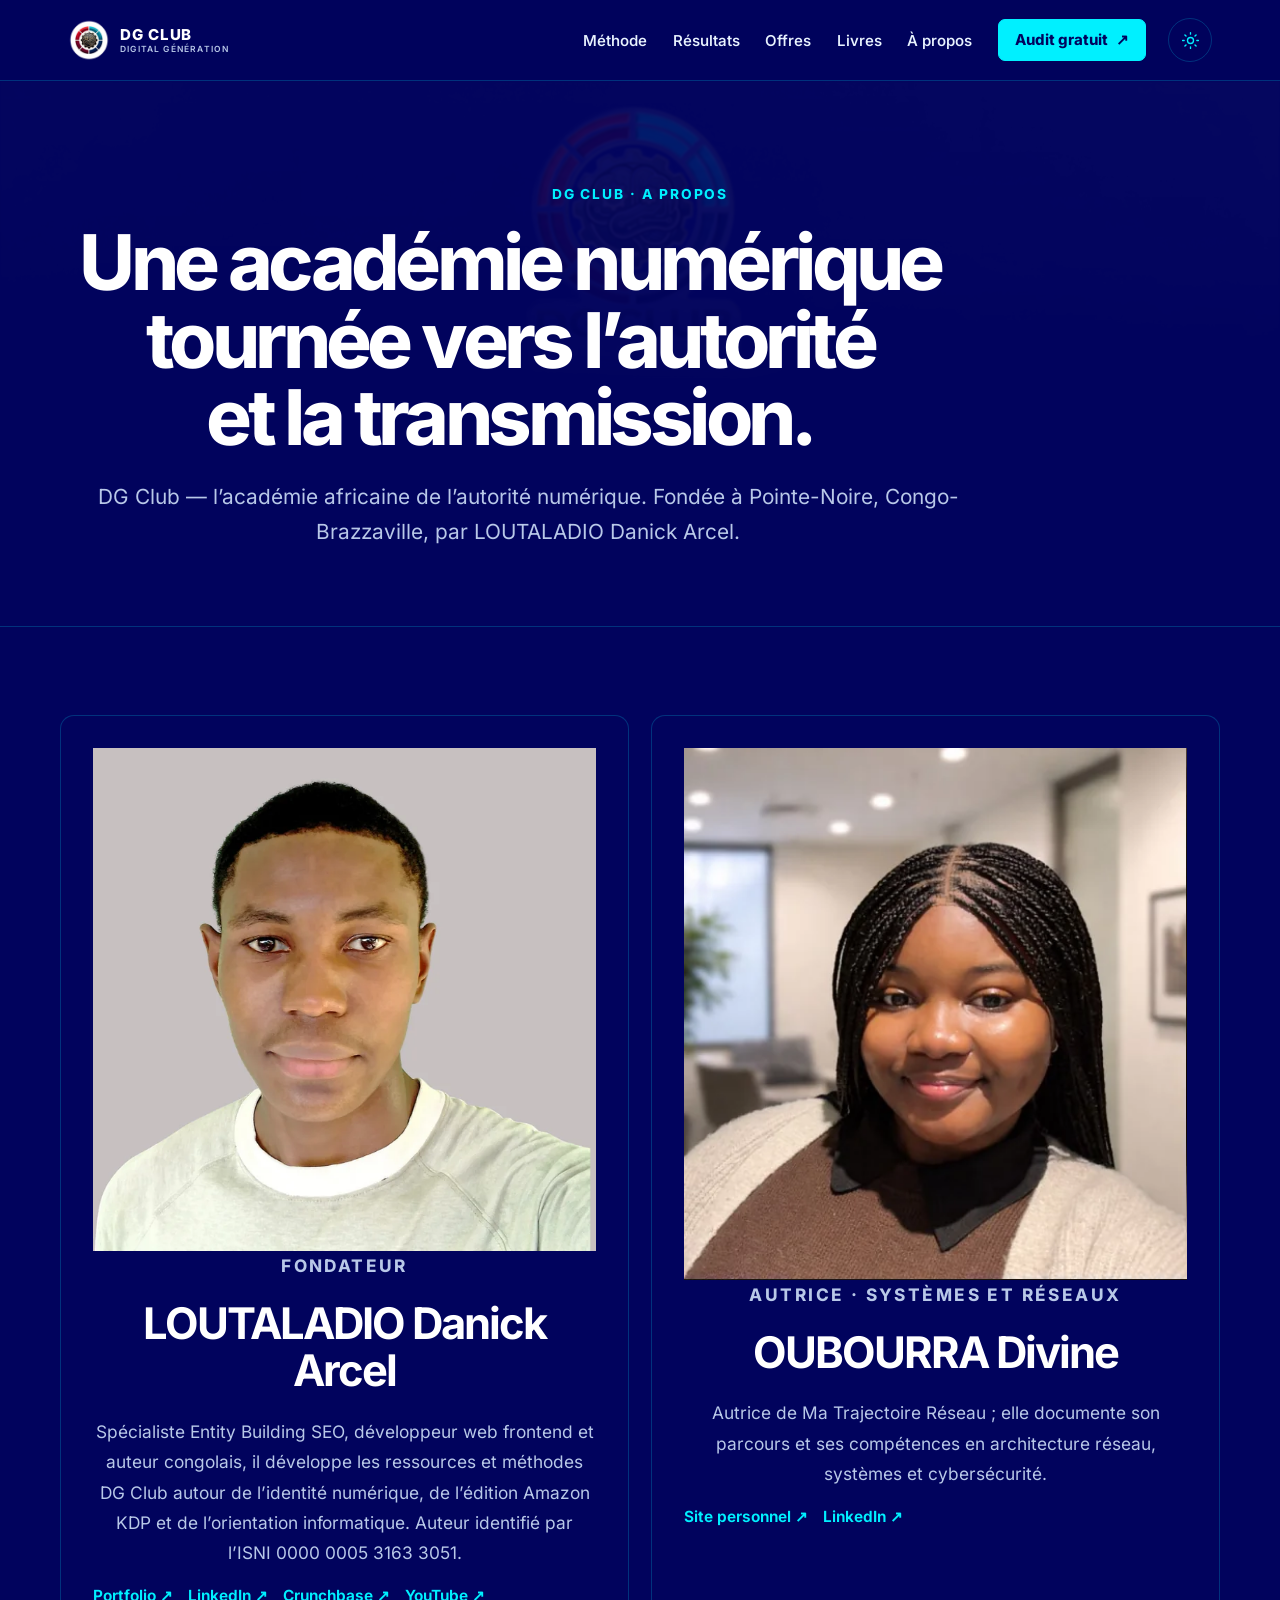
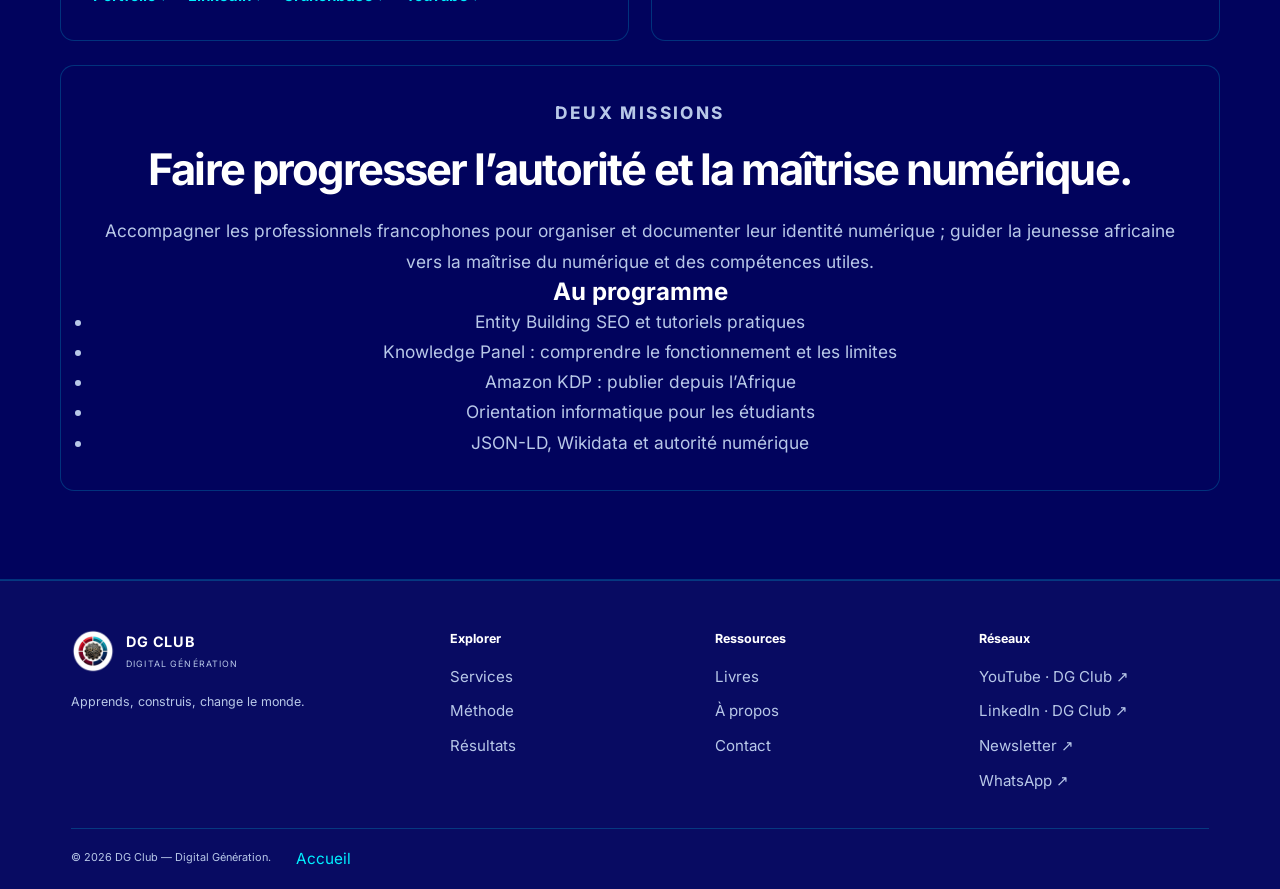
==== a-propos/index.html @ da2698c3 "Terminer le site vitrine DG Club" ====
<!doctype html>
<html lang="fr" data-theme="dark">
<head>
  <meta charset="utf-8"><meta name="viewport" content="width=device-width,initial-scale=1"><meta name="theme-color" content="#01035D">
  <script>try{const t=localStorage.getItem('dgclub-theme');if(t==='dark'||t==='light')document.documentElement.dataset.theme=t}catch{}</script>
  <title>À propos de DG Club | Académie numérique</title><meta name="description" content="Découvrez la mission de DG Club, fondée à Pointe-Noire par LOUTALADIO Danick Arcel, et son équipe de créateurs et professionnels du numérique."><link rel="canonical" href="https://dgclubofficiel.vercel.app/a-propos/">
  <meta property="og:type" content="website"><meta property="og:locale" content="fr_FR"><meta property="og:url" content="https://dgclubofficiel.vercel.app/a-propos/"><meta property="og:title" content="À propos de DG Club | Académie numérique"><meta property="og:description" content="Découvrez la mission de DG Club, fondée à Pointe-Noire par LOUTALADIO Danick Arcel, et son équipe de créateurs et professionnels du numérique."><meta property="og:image" content="https://dgclubofficiel.vercel.app/assets/Logo_DG_Club_Premium.png"><meta property="og:image:alt" content="Logo DG Club — Digital Génération">
  <meta name="twitter:card" content="summary_large_image"><meta name="twitter:title" content="À propos de DG Club | Académie numérique"><meta name="twitter:description" content="Découvrez la mission de DG Club, fondée à Pointe-Noire par LOUTALADIO Danick Arcel, et son équipe de créateurs et professionnels du numérique."><meta name="twitter:image" content="https://dgclubofficiel.vercel.app/assets/Logo_DG_Club_Premium.png">
  <link rel="icon" type="image/png" href="../assets/optimized/logo-favicon-64.png"><link rel="preload" href="../assets/fonts/inter-latin.woff2" as="font" type="font/woff2" crossorigin>
  <link rel="stylesheet" href="../style.css"><link rel="stylesheet" href="../hero.css"><link rel="stylesheet" href="../homepage-sections.css"><link rel="stylesheet" href="../identity-polish.css">
  <script type="application/ld+json">{"@context":"https://schema.org","@graph":[{"@type":"Organization","@id":"https://dgclubofficiel.vercel.app/#organization","name":"DG Club","alternateName":["Club DG","Club Génération Digitale","Digital Génération Club"],"url":"https://dgclubofficiel.vercel.app/","logo":"https://dgclubofficiel.vercel.app/assets/Logo_DG_Club_Premium.png","sameAs":["https://www.youtube.com/@DGClubOfficiel","https://www.linkedin.com/company/dg-club/","https://www.facebook.com/profile.php?id=61580465067147&sk=directory_links","https://www.crunchbase.com/organization/dg-club-a2c3"],"foundingLocation":{"@type":"Place","name":"Pointe-Noire, Congo-Brazzaville","address":{"@type":"PostalAddress","addressLocality":"Pointe-Noire","addressCountry":"CG"}},"areaServed":["France","Canada","Europe francophone","Afrique francophone"],"knowsAbout":["Entity Building SEO","identité numérique","orientation informatique","Amazon KDP"],"founder":{"@id":"https://dgclubofficiel.vercel.app/#danick-loutaladio"},"member":{"@id":"https://dgclubofficiel.vercel.app/#divine-oubourra"},"description":"DG Club est une académie numérique indépendante fondée à Pointe-Noire, au Congo-Brazzaville. Elle accompagne les professionnels francophones en Entity Building SEO et en autorité numérique, et guide la jeunesse africaine vers la maîtrise du numérique."},{"@type":"WebSite","@id":"https://dgclubofficiel.vercel.app/#website","url":"https://dgclubofficiel.vercel.app/","name":"DG Club","inLanguage":"fr-FR","publisher":{"@id":"https://dgclubofficiel.vercel.app/#organization"}},{"@type":"WebPage","@id":"https://dgclubofficiel.vercel.app/a-propos/#webpage","url":"https://dgclubofficiel.vercel.app/a-propos/","name":"À propos de DG Club | Académie numérique","description":"Découvrez la mission de DG Club, fondée à Pointe-Noire par LOUTALADIO Danick Arcel, et son équipe de créateurs et professionnels du numérique.","inLanguage":"fr-FR","isPartOf":{"@id":"https://dgclubofficiel.vercel.app/#website"},"about":{"@id":"https://dgclubofficiel.vercel.app/#organization"}},{"@type":"Person","@id":"https://dgclubofficiel.vercel.app/#danick-loutaladio","name":"LOUTALADIO Danick Arcel","url":"https://loutaladiodanickarcel.vercel.app/","sameAs":["https://loutaladiodanickarcel.vercel.app/","https://www.linkedin.com/in/danick-arcel-loutaladio-3589ba394","https://www.youtube.com/@LOUTALADIODanickArcel-j6r","https://github.com/Loutaladio","https://about.me/danickarcelloutaladio","https://www.instagram.com/arcel.372/","https://x.com/ArcelDanic36328","https://www.pinterest.com/arcel372/","https://www.facebook.com/profile.php?id=61575056546876&mibextid=ZbWKwL","https://filmfreeway.com/DanickArcelLOUTALADIO","https://www.crunchbase.com/person/danick-arcel-loutaladio","https://play.google.com/store/books/details/LOUTALADIO_Danick_Arcel_Guide_Ultime_d_Orientation?id=-NegEQAAQBAJ","https://fr.scribd.com/document/919687037/Guide-Ultime-D-orientation-Et-de-Reussite-en-Genie-Informatique-Au-Congo-Brazzaville","https://www.lulu.com/spotlight/httpsaboutmedanickarcelloutaladio","https://www.linkedin.com/newsletters/le-d%C3%A9brief-tech-de-danickos-7428729441029292032"],"identifier":{"@type":"PropertyValue","propertyID":"ISNI","value":"0000 0005 3163 3051"},"jobTitle":"Spécialiste Entity Building SEO, développeur web frontend, auteur et fondateur de DG Club","description":"LOUTALADIO Danick Arcel est spécialiste en Entity Building SEO, développeur web frontend et auteur congolais. Il a fondé DG Club et développe des ressources sur l’identité numérique, la publication numérique et l’orientation informatique.","worksFor":{"@id":"https://dgclubofficiel.vercel.app/#organization"},"knowsAbout":["Entity Building SEO","référencement naturel","développement web frontend","HTML","CSS","JavaScript","SQL","Amazon KDP","orientation informatique","karaté Kyokushin-Kai"]},{"@type":"Person","@id":"https://dgclubofficiel.vercel.app/#divine-oubourra","name":"OUBOURRA Divine","url":"https://oubourragrealafeedivine.netlify.app/","sameAs":["https://oubourragrealafeedivine.netlify.app/","https://fr.linkedin.com/in/divine-oubourra-2006j","https://fr.pinterest.com/oubourradivine/"],"worksFor":{"@id":"https://dgclubofficiel.vercel.app/#organization"}}]}</script>
</head>
<body><a class="skip-link" href="#main-content">Aller au contenu principal</a><header><nav class="site-nav" aria-label="Navigation principale"><a class="site-brand" href="/"><img src="../assets/optimized/logo-mark-96.webp" alt="" width="42" height="42"><span><strong>DG CLUB</strong><small>Digital Génération</small></span></a><button class="theme-toggle" type="button" aria-label="Passer au thème clair" title="Passer au thème clair"><svg class="theme-icon theme-icon--sun" viewBox="0 0 24 24" aria-hidden="true"><circle cx="12" cy="12" r="3.8"></circle><path d="M12 2v2m0 16v2M4.93 4.93l1.42 1.42m11.3 11.3 1.42 1.42M2 12h2m16 0h2M4.93 19.07l1.42-1.42m11.3-11.3 1.42-1.42"></path></svg><svg class="theme-icon theme-icon--moon" viewBox="0 0 24 24" aria-hidden="true"><path d="M20.2 15.1A8.6 8.6 0 0 1 8.9 3.8 8.7 8.7 0 1 0 20.2 15.1Z"></path></svg></button><button class="menu-toggle" type="button" aria-label="Ouvrir le menu" aria-expanded="false" aria-controls="site-menu"><span></span><span></span></button><ul class="site-links" id="site-menu"><li><a href="/methode/">Méthode</a></li><li><a href="/resultats/">Résultats</a></li><li><a href="/services/">Offres</a></li><li><a href="/livre/">Livres</a></li><li><a href="/a-propos/">À propos</a></li><li><a class="nav-cta" href="/contact/">Audit gratuit <span aria-hidden="true">↗</span></a></li></ul></nav></header><main id="main-content"><section class="page-hero"><div class="page-hero__inner"><p class="page-kicker">DG CLUB · A PROPOS</p><h1>Une académie numérique tournée vers l’autorité et la transmission.</h1><p class="page-hero__intro">DG Club — l’académie africaine de l’autorité numérique. Fondée à Pointe-Noire, Congo-Brazzaville, par LOUTALADIO Danick Arcel.</p></div></section><section class="page-section"><div class="page-section__inner"><div class="page-grid"><article class="page-card"><img src="../assets/optimized/founder-danick.webp" alt="Portrait de LOUTALADIO Danick Arcel" width="720" height="720" loading="lazy"><p class="page-kicker">FONDATEUR</p><h2>LOUTALADIO Danick Arcel</h2><p>Spécialiste Entity Building SEO, développeur web frontend et auteur congolais, il développe les ressources et méthodes DG Club autour de l’identité numérique, de l’édition Amazon KDP et de l’orientation informatique. Auteur identifié par l’ISNI 0000 0005 3163 3051.</p><div class="profile-links"><a href="https://loutaladiodanickarcel.vercel.app/" target="_blank" rel="noopener noreferrer">Portfolio ↗</a><a href="https://www.linkedin.com/in/danick-arcel-loutaladio-3589ba394" target="_blank" rel="noopener noreferrer">LinkedIn ↗</a><a href="https://www.crunchbase.com/person/danick-arcel-loutaladio" target="_blank" rel="noopener noreferrer">Crunchbase ↗</a><a href="https://www.youtube.com/@LOUTALADIODanickArcel-j6r" target="_blank" rel="noopener noreferrer">YouTube ↗</a></div></article><article class="page-card"><img src="../assets/optimized/founder-divine.webp" alt="Portrait d’OUBOURRA Divine" width="485" height="513" loading="lazy"><p class="page-kicker">AUTRICE · SYSTÈMES ET RÉSEAUX</p><h2>OUBOURRA Divine</h2><p>Autrice de Ma Trajectoire Réseau ; elle documente son parcours et ses compétences en architecture réseau, systèmes et cybersécurité.</p><div class="profile-links"><a href="https://oubourragrealafeedivine.netlify.app/" target="_blank" rel="noopener noreferrer">Site personnel ↗</a><a href="https://fr.linkedin.com/in/divine-oubourra-2006j" target="_blank" rel="noopener noreferrer">LinkedIn ↗</a></div></article></div><article class="page-card" style="margin-top:24px"><p class="page-kicker">DEUX MISSIONS</p><h2>Faire progresser l’autorité et la maîtrise numérique.</h2><p>Accompagner les professionnels francophones pour organiser et documenter leur identité numérique ; guider la jeunesse africaine vers la maîtrise du numérique et des compétences utiles.</p><h3>Au programme</h3><ul><li>Entity Building SEO et tutoriels pratiques</li><li>Knowledge Panel : comprendre le fonctionnement et les limites</li><li>Amazon KDP : publier depuis l’Afrique</li><li>Orientation informatique pour les étudiants</li><li>JSON-LD, Wikidata et autorité numérique</li></ul></article></div></section></main><footer class="site-footer"><div class="home-container footer-grid"><div class="footer-brand"><a href="/"><img src="../assets/optimized/logo-mark-96.webp" alt="" width="44" height="44"><span><strong>DG CLUB</strong><small>DIGITAL GÉNÉRATION</small></span></a><p>Apprends, construis, change le monde.</p></div><div class="footer-column"><h2>Explorer</h2><a href="/services/">Services</a><a href="/methode/">Méthode</a><a href="/resultats/">Résultats</a></div><div class="footer-column"><h2>Ressources</h2><a href="/livre/">Livres</a><a href="/a-propos/">À propos</a><a href="/contact/">Contact</a></div><div class="footer-column"><h2>Réseaux</h2><a href="https://www.youtube.com/@DGClubOfficiel" target="_blank" rel="noopener noreferrer">YouTube · DG Club ↗</a><a href="https://www.linkedin.com/company/dg-club/" target="_blank" rel="noopener noreferrer">LinkedIn · DG Club ↗</a><a href="https://www.linkedin.com/newsletters/le-d%C3%A9brief-tech-de-danickos-7428729441029292032" target="_blank" rel="noopener noreferrer">Newsletter ↗</a><a href="https://wa.me/24264742678" target="_blank" rel="noopener noreferrer">WhatsApp ↗</a></div></div><div class="home-container footer-bottom"><p>© 2026 DG Club — Digital Génération.</p><a href="/">Accueil</a></div></footer><script src="../site-config.js" defer></script><script src="../assets/gsap.min.js" defer></script><script src="../hero-motion.js" defer></script></body></html>
---- style.css ----
/* Palette Pomelli officielle DG Club — thème nuit par défaut. */
:root {
    color-scheme: dark;
    --brand-navy: #01035D;
    --brand-cyan: #00F0FF;
    --brand-red: #E60101;
    --brand-white: #FFFFFF;
    --primary-color: var(--brand-cyan);
    --secondary-color: var(--brand-red);
    --accent-color: var(--brand-cyan);
    --background-color: var(--brand-navy);
    --surface-color: #080B62;
    --surface-raised: #10146C;
    --border-color: rgba(0, 240, 255, .20);
    --text-color: var(--brand-white);
    --text-light-color: #E8F3FF;
    --text-dark-color: #B8C8E8;
    --link-color: var(--brand-cyan);
}

:root[data-theme="light"] {
    color-scheme: light;
    --primary-color: var(--brand-navy);
    --secondary-color: var(--brand-red);
    --accent-color: var(--brand-navy);
    --background-color: var(--brand-white);
    --surface-color: #F4F6FD;
    --surface-raised: var(--brand-white);
    --border-color: rgba(1, 3, 93, .16);
    --text-color: var(--brand-navy);
    --text-light-color: #17224F;
    --text-dark-color: #354166;
    --link-color: var(--brand-navy);
}

/* Réinitialisation CSS */
* {
    margin: 0;
    padding: 0;
    box-sizing: border-box;
}

html {
    scroll-behavior: smooth;
}

body {
    font-family: 'Inter', 'SF Pro Display', -apple-system, BlinkMacSystemFont, 'Segoe UI', Roboto, Oxygen, Ubuntu, Cantarell, 'Open Sans', 'Helvetica Neue', sans-serif;
    background-color: var(--background-color);
    color: var(--text-color);
    line-height: 1.6;
    -webkit-font-smoothing: antialiased;
    -moz-osx-font-smoothing: grayscale;
}

/* Typographie */
h1, h2, h3, h4, h5, h6 {
    font-family: 'Inter', 'SF Pro Display', -apple-system, BlinkMacSystemFont, 'Segoe UI', Roboto, Oxygen, Ubuntu, Cantarell, 'Open Sans', 'Helvetica Neue', sans-serif;
    font-weight: 700;
    color: var(--text-color);
}

h1 {
    font-size: 3.5em;
    text-align: center;
    margin-bottom: 0.5em;
}

h2 {
    font-size: 2.5em;
    text-align: center;
    margin-bottom: 1em;
    color: var(--primary-color);
}

p {
    font-size: 1.1em;
    color: var(--text-light-color);
}

a {
    color: var(--primary-color);
    text-decoration: none;
    transition: color 0.3s ease;
}

a:hover {
    color: var(--accent-color);
}

/* Layout général */
.container {
    max-width: 1200px;
    margin: 0 auto;
    padding: 2em;
}

section {
    padding: 6em 2em;
    text-align: center;
    opacity: 1;
    transform: none;
}

section.is-visible {
    opacity: 1;
    transform: translateY(0);
}

/* Header et Navigation */
header {
    background-color: var(--surface-color);
    padding: 1em 2em;
    position: sticky;
    top: 0;
    z-index: 1000;
    box-shadow: 0 2px 10px rgba(0, 0, 0, 0.5);
}

nav {
    display: flex;
    justify-content: space-between;
    align-items: center;
    max-width: 1200px;
    margin: 0 auto;
}

.logo {
    display: flex;
    align-items: center;
    justify-content: center;
}

.logo img {
    height: 40px;
    margin-right: 10px;
}

.logo span {
    font-size: 1.8em;
    font-weight: 700;
    color: var(--text-color);
}

nav ul {
    list-style: none;
    display: flex;
}

nav ul li {
    margin-left: 2em;
}

nav ul li a {
    font-weight: 500;
    font-size: 1.1em;
    color: var(--text-light-color);
}

nav ul li a:hover {
    color: var(--primary-color);
}

a{
    color: var(--link-color);
}

/* Banderol */
.Banderol {
    position: absolute;
    top: 9em;
    right: 9em;
    background-color: black;
    border: 3px solid red;
    color: var(--text-color);
    padding: 0.5em 1em;
    border-radius: 50px;
    font-size: 0.9em;
    display: flex;
    align-items: center;
    justify-content: center;
    gap: 0.5em;
}

/* Hero Section */
#hero {
    background: linear-gradient(rgba(0, 0, 0, 0.7), rgba(0, 0, 0, 0.7)), url('assets/hero-bg.png') no-repeat center center/cover;
    min-height: 80vh;
    display: flex;
    flex-direction: column;
    justify-content: center;
    align-items: center;
    padding: 2em;
}

#hero h1 {
    font-size: 4em;
    margin-bottom: 0.2em;
    color: var(--accent-color);
    text-shadow: 0 0 10px rgba(255, 215, 0, 0.5);
}

#hero p {
    font-size: 1.5em;
    margin-bottom: 2em;
    max-width: 700px;
    font-weight: 400;
}

button {
    background-color: var(--primary-color);
    color: var(--text-color);
    border: none;
    padding: 0.8em 2em;
    font-size: 1.2em;
    border-radius: 50px;
    cursor: pointer;
    transition: background-color 0.3s ease, transform 0.2s ease;
}

button:hover {
    background-color: var(--accent-color);
    transform: translateY(-3px);
}

/* Sections générales */
#about, #tutoriels, #livres, #contact {
    background-color: var(--surface-color);
    margin: 2em auto;
    border-radius: 15px;
    max-width: 1000px;
    box-shadow: 0 5px 20px rgba(0, 0, 0, 0.3);
}

#about p {
    max-width: 800px;
    margin: 1em auto;
}

/* Grilles de contenu (Bento-like) */
.tutoriel-grid, .book-grid {
    display: grid;
    grid-template-columns: repeat(auto-fit, minmax(10px, 1fr));
    gap: 2em;
    padding: 2em;
}


.book-grid img{
   width: 60%;
}


.grid-item {
    background-color: var(--background-color);
    padding: 1.5em;
    border-radius: 10px;
    text-align: left;
    box-shadow: 0 2px 10px rgba(0, 0, 0, 0.2);
    transition: transform 0.3s ease, box-shadow 0.3s ease;
    display: flex;
    align-items: center;
    justify-content: center;
    flex-direction: column;
}



.grid-item:hover {
    transform: translateY(-5px);
    box-shadow: 0 5px 20px rgba(0, 0, 0, 0.4);
}

.grid-item img {
    max-width: 80%;
    height: auto;
    border-radius: 8px;
    margin-bottom: 1em;
}

.grid-item h3 {
    color: var(--primary-color);
    margin-bottom: 0.5em;
}

.grid-item p {
    font-size: 0.95em;
    color: var(--text-dark-color);
}

/* Formulaire de contact */
#contact form {
    display: flex;
    flex-direction: column;
    max-width: 600px;
    margin: 2em auto;
    gap: 1em;
}

#contact input, #contact textarea {
    padding: 1em;
    border: 1px solid var(--border-color);
    border-radius: 8px;
    background-color: var(--surface-color);
    color: var(--text-color);
    font-size: 1em;
}

#contact input::placeholder, #contact textarea::placeholder {
    color: var(--text-dark-color);
}

#contact button {
    align-self: center;
    width: 50%;
}

/* Footer */
footer {
    background-color: var(--surface-color);
    text-align: center;
    padding: 2em;
    color: var(--text-dark-color);
    font-size: 0.9em;
}

/* Responsive Design */
@media (max-width: 768px) {
    nav {
        flex-direction: column;
    }

    nav ul {
        margin-top: 1em;
        flex-wrap: wrap;
        justify-content: center;
    }

    nav ul li {
        margin: 0.5em 1em;
    }

    #hero h1 {
        font-size: 2.5em;
    }

    #hero p {
        font-size: 1.2em;
    }

    h2 {
        font-size: 2em;
    }

    .tutoriel-grid, .book-grid {
        grid-template-columns: 1fr;
    }
}
---- hero.css ----
/* DG Club · Hero v2 — palette officielle Pomelli, screenshots sources inchangés. */
@font-face {
  font-family: Inter;
  font-style: normal;
  font-weight: 100 900;
  font-display: swap;
  src: url("assets/fonts/inter-latin.woff2") format("woff2");
}

html { scroll-behavior: smooth; scroll-padding-top: 88px; }
body {
  background: var(--background-color);
  color: var(--text-color);
  font-family: Inter, -apple-system, BlinkMacSystemFont, "Segoe UI", sans-serif;
  transition: background-color .2s ease, color .2s ease;
}
body > header {
  position: sticky;
  inset-block-start: 0;
  z-index: 20;
  padding: 0;
  background: rgba(1, 3, 93, .92);
  border-block-end: 1px solid var(--border-color);
  box-shadow: none;
  -webkit-backdrop-filter: blur(12px);
  backdrop-filter: blur(12px);
}
:root[data-theme="light"] body > header { background: rgba(255, 255, 255, .94); }
.site-nav {
  position: relative;
  width: min(1280px, 100%);
  min-height: 76px;
  margin: 0 auto;
  padding: 0 28px;
  display: flex;
  flex-direction: row;
  justify-content: flex-start;
  align-items: center;
  gap: 22px;
}
.site-brand {
  order: 1;
  display: inline-flex;
  align-items: center;
  gap: 10px;
  flex: 0 0 auto;
  color: var(--text-color);
  text-decoration: none;
}
.site-brand img { width: 42px; height: 42px; object-fit: contain; }
.site-brand span { display: flex; flex-direction: column; gap: 3px; line-height: 1; }
.site-brand strong { font-size: .94rem; font-weight: 800; letter-spacing: .06em; }
.site-brand small { color: var(--text-dark-color); font-size: .53rem; font-weight: 600; letter-spacing: .14em; text-transform: uppercase; }
.site-links {
  order: 2;
  display: flex;
  align-items: center;
  gap: clamp(14px, 2vw, 27px);
  list-style: none;
  margin: 0 0 0 auto;
  padding: 0;
}
.site-links li { margin: 0; }
.site-links a {
  color: var(--text-light-color);
  font-size: .83rem;
  font-weight: 550;
  text-decoration: none;
  transition: color .18s ease, background-color .18s ease;
}
.site-links a:hover { color: var(--brand-cyan); }
:root[data-theme="light"] .site-links a:hover { color: var(--brand-red); }
.site-links .nav-cta {
  display: inline-flex;
  align-items: center;
  justify-content: center;
  gap: 8px;
  min-height: 42px;
  padding: 0 16px;
  border: 1px solid var(--brand-cyan);
  border-radius: 7px;
  background: var(--brand-cyan);
  color: var(--brand-navy);
  font-size: .81rem;
  font-weight: 750;
}
.site-links .nav-cta:hover { background: transparent; color: var(--brand-cyan); }
:root[data-theme="light"] .site-links .nav-cta { border-color: var(--brand-navy); background: var(--brand-navy); color: var(--brand-white); }
:root[data-theme="light"] .site-links .nav-cta:hover { background: transparent; color: var(--brand-navy); }
.theme-toggle {
  order: 3;
  display: grid;
  width: 42px;
  height: 42px;
  flex: 0 0 42px;
  place-items: center;
  padding: 0;
  border: 1px solid var(--border-color);
  border-radius: 50%;
  background: transparent;
  color: var(--brand-cyan);
  cursor: pointer;
  transition: background-color .18s ease, border-color .18s ease, color .18s ease;
}
.theme-toggle:hover { border-color: var(--brand-cyan); background: rgba(0, 240, 255, .09); }
:root[data-theme="light"] .theme-toggle { color: var(--brand-navy); }
.theme-icon { width: 19px; height: 19px; fill: none; stroke: currentColor; stroke-width: 1.7; stroke-linecap: round; stroke-linejoin: round; }
:root[data-theme="dark"] .theme-icon--moon,
:root[data-theme="light"] .theme-icon--sun { display: none; }
.menu-toggle { display: none; }

#hero.hero-section {
  position: relative;
  isolation: isolate;
  max-width: none;
  min-height: auto;
  margin: 0;
  padding: clamp(40px, 4.2vw, 46px) 28px clamp(60px, 6vw, 86px);
  display: block;
  overflow: hidden;
  text-align: left;
  opacity: 1;
  transform: none;
  background: var(--background-color);
}
#hero.hero-section::before,
#hero.hero-section::after {
  position: absolute;
  z-index: -1;
  content: "";
  pointer-events: none;
  border-radius: 50%;
}
#hero.hero-section::before {
  top: 0;
  left: 50%;
  right: auto;
  width: min(1280px, 100%);
  aspect-ratio: 4 / 1;
  transform: translateX(-50%);
  border-radius: 0;
  background: url("assets/brand/dgclub-banner-alpha.webp") center / 100% auto no-repeat;
  opacity: .18;
  filter: blur(1px);
  -webkit-mask-image: linear-gradient(to bottom, #000 0%, rgba(0,0,0,.72) 52%, transparent 100%);
  mask-image: linear-gradient(to bottom, #000 0%, rgba(0,0,0,.72) 52%, transparent 100%);
}
#hero.hero-section::after {
  display: none;
}
:root[data-theme="light"] #hero.hero-section::before { opacity: .10; filter: blur(1px); }
.hero-inner { position: relative; width: min(1280px, 100%); margin: 0 auto; }
.hero-intro {
  display: grid;
  grid-template-columns: minmax(0, 1.12fr) minmax(310px, .78fr);
  align-items: end;
  gap: clamp(34px, 6vw, 86px);
  margin-block-end: clamp(30px, 3.3vw, 42px);
}
.hero-copy { max-width: 800px; }
.hero-eyebrow {
  display: flex;
  align-items: center;
  gap: 10px;
  margin: 0 0 22px;
  color: var(--brand-cyan);
  font-size: .70rem;
  font-weight: 750;
  letter-spacing: .17em;
  text-transform: uppercase;
}
.hero-eyebrow::before { content: ""; width: 25px; height: 2px; background: var(--brand-red); }
:root[data-theme="light"] .hero-eyebrow { color: var(--brand-navy); }
#hero.hero-section .hero-copy h1 {
  max-width: 810px;
  margin: 0;
  color: var(--text-color);
  font-family: Inter, -apple-system, BlinkMacSystemFont, "Segoe UI", sans-serif;
  font-size: clamp(2.75rem, 5vw, 4.5rem);
  font-weight: 760;
  line-height: 1.03;
  letter-spacing: -.065em;
  text-align: left;
  text-wrap: balance;
  text-shadow: none;
}
#hero.hero-section .hero-copy h1 span { color: var(--brand-cyan); }
:root[data-theme="light"] #hero.hero-section .hero-copy h1 span { color: var(--brand-navy); }
.hero-conversion { max-width: 470px; justify-self: end; }
#hero.hero-section .hero-lede {
  margin: 0;
  color: var(--text-light-color);
  font-size: clamp(.98rem, 1.15vw, 1.08rem);
  font-weight: 430;
  line-height: 1.75;
}
.hero-actions { display: flex; align-items: center; flex-wrap: wrap; gap: 17px; margin-block-start: 23px; }
.hero-primary {
  min-height: 52px;
  display: inline-flex;
  align-items: center;
  justify-content: center;
  gap: 12px;
  padding: 0 20px;
  border: 1px solid var(--brand-cyan);
  border-radius: 7px;
  background: var(--brand-cyan);
  color: var(--brand-navy);
  font-size: .9rem;
  font-weight: 760;
  text-decoration: none;
  box-shadow: 0 8px 26px rgba(0, 240, 255, .12);
  transition: transform .18s ease, box-shadow .18s ease, background-color .18s ease;
}
.hero-primary:hover { transform: translateY(-2px); box-shadow: 0 11px 28px rgba(0, 240, 255, .20); color: var(--brand-navy); }
:root[data-theme="light"] .hero-primary { border-color: var(--brand-navy); background: var(--brand-navy); color: var(--brand-white); box-shadow: 0 8px 24px rgba(1, 3, 93, .14); }
:root[data-theme="light"] .hero-primary:hover { background: #080B62; color: var(--brand-white); }
.hero-primary .arrow { font-size: 1.1rem; line-height: 1; }
.hero-secondary { display: inline-flex; align-items: center; gap: 8px; min-height: 42px; padding: 0 2px; color: var(--text-light-color); font-size: .85rem; font-weight: 650; text-decoration: none; }
.hero-secondary:hover { color: var(--brand-cyan); }
:root[data-theme="light"] .hero-secondary:hover { color: var(--brand-red); }
#hero.hero-section .hero-note { display: flex; align-items: center; gap: 9px; margin: 15px 0 0; color: var(--text-dark-color); font-size: .77rem; line-height: 1.6; }
.note-dot { width: 7px; height: 7px; flex: 0 0 7px; border-radius: 50%; background: var(--brand-cyan); box-shadow: 0 0 11px rgba(0, 240, 255, .45); }
.proof-heading { display: flex; align-items: end; justify-content: space-between; gap: 28px; margin-block-end: 15px; }
.proof-overline { margin: 0 0 9px; color: var(--brand-cyan); font-size: .67rem; font-weight: 750; letter-spacing: .16em; }
:root[data-theme="light"] .proof-overline { color: var(--brand-navy); }
.proof-heading h2 { margin: 0; color: var(--text-color); font-size: clamp(1.34rem, 2.2vw, 1.72rem); font-weight: 720; letter-spacing: -.045em; line-height: 1.2; text-align: left; }
.proof-heading > p { max-width: 390px; margin: 0 0 2px; color: var(--text-dark-color); font-size: .82rem; line-height: 1.6; text-align: right; }
.proof-grid { display: grid; grid-template-columns: repeat(3, minmax(0, 1fr)); align-items: start; gap: 15px; }
.proof-card {
  min-width: 0;
  display: flex;
  flex-direction: column;
  margin: 0;
  padding: 11px;
  border: 1px solid var(--border-color);
  border-radius: 12px;
  background: var(--surface-color);
  box-shadow: 0 14px 42px rgba(0, 0, 25, .12);
  transition: border-color .2s ease, box-shadow .2s ease, background-color .2s ease;
}
.proof-card:hover { border-color: var(--brand-cyan); box-shadow: 0 17px 45px rgba(0, 240, 255, .10); }
:root[data-theme="light"] .proof-card { box-shadow: 0 12px 32px rgba(1, 3, 93, .07); }
:root[data-theme="light"] .proof-card:hover { box-shadow: 0 15px 38px rgba(1, 3, 93, .11); }
.proof-card-top { min-height: 25px; display: flex; align-items: center; justify-content: space-between; gap: 8px; margin-block-end: 9px; }
.proof-type { color: var(--brand-cyan); font-size: .62rem; font-weight: 760; letter-spacing: .12em; }
:root[data-theme="light"] .proof-type { color: var(--brand-navy); }
.proof-signal { color: var(--brand-red); font-size: .6rem; line-height: 1; }
.proof-image-link { display: block; width: 100%; border: 1px solid var(--border-color); line-height: 0; background: var(--brand-navy); }
.proof-image-link:focus-visible { outline: 3px solid var(--brand-cyan); outline-offset: 4px; }
:root[data-theme="light"] .proof-image-link:focus-visible { outline-color: var(--brand-navy); }
.proof-image-link img { display: block; width: 100%; height: auto; margin: 0; border: 0; border-radius: 0; object-fit: contain; filter: none; transform: none; }
.proof-card figcaption { display: flex; align-items: center; justify-content: space-between; gap: 12px; margin-block-start: 10px; padding: 3px; color: var(--text-dark-color); font-size: .74rem; line-height: 1.45; }
.proof-card figcaption > span:first-child { display: flex; flex-direction: column; gap: 4px; }
.proof-card figcaption strong { color: var(--text-color); font-size: .84rem; font-weight: 730; letter-spacing: -.015em; }
.proof-open { color: var(--brand-cyan); font-size: 1.1rem; }
:root[data-theme="light"] .proof-open { color: var(--brand-navy); }
.proof-footnote { max-width: 890px; margin: 11px 0 0; color: var(--text-dark-color); font-size: .72rem; line-height: 1.55; }
.skip-link { position: fixed; z-index: 100; inset: 8px auto auto 8px; transform: translateY(-150%); padding: 12px 16px; border-radius: 6px; background: var(--brand-cyan); color: var(--brand-navy); font-weight: 700; }
.skip-link:focus { transform: translateY(0); }

.hero-primary:focus-visible,
.hero-secondary:focus-visible,
.site-nav a:focus-visible,
.theme-toggle:focus-visible,
.menu-toggle:focus-visible { outline: 3px solid var(--brand-cyan); outline-offset: 4px; }
:root[data-theme="light"] .hero-primary:focus-visible,
:root[data-theme="light"] .hero-secondary:focus-visible,
:root[data-theme="light"] .site-nav a:focus-visible,
:root[data-theme="light"] .theme-toggle:focus-visible,
:root[data-theme="light"] .menu-toggle:focus-visible { outline-color: var(--brand-navy); }

@media (max-width: 1040px) {
  .site-nav { gap: 16px; padding-inline: 22px; }
  .site-links { gap: 15px; }
  .site-links a { font-size: .78rem; }
  .hero-intro { grid-template-columns: minmax(0, 1fr) minmax(280px, .82fr); gap: 35px; }
}
@media (max-width: 840px) {
  .site-nav { min-height: 68px; padding-inline: 20px; gap: 12px; flex-direction: row; justify-content: flex-start; }
  .theme-toggle { margin-inline-start: auto; }
  .menu-toggle {
    order: 4;
    width: 42px;
    height: 42px;
    display: grid;
    place-content: center;
    gap: 6px;
    padding: 0;
    border: 1px solid var(--border-color);
    border-radius: 8px;
    background: transparent;
    cursor: pointer;
  }
  .menu-toggle span { display: block; width: 18px; height: 1.5px; background: var(--text-color); transition: transform .18s ease; }
  .menu-toggle[aria-expanded="true"] span:first-child { transform: translateY(3.75px) rotate(45deg); }
  .menu-toggle[aria-expanded="true"] span:last-child { transform: translateY(-3.75px) rotate(-45deg); }
  .site-links {
    position: absolute;
    z-index: 30;
    inset: calc(100% + 1px) 0 auto;
    order: 5;
    display: none;
    align-items: stretch;
    gap: 0;
    margin: 0;
    padding: 9px 20px 18px;
    border-block-end: 1px solid var(--border-color);
    background: var(--background-color);
    box-shadow: 0 20px 24px rgba(0, 0, 25, .18);
  }
  .site-links.is-open { display: flex; flex-direction: column; }
  .site-links li a { display: block; padding: 14px 2px; border-block-end: 1px solid var(--border-color); font-size: .9rem; }
  .site-links li:last-child a { margin-block-start: 13px; padding: 13px 15px; border: 0; text-align: center; }
  #hero.hero-section { padding: 56px 22px 76px; }
  .hero-intro { grid-template-columns: 1fr; gap: 20px; margin-block-end: 45px; }
  .hero-conversion { max-width: 650px; justify-self: start; }
  .proof-heading > p { max-width: 320px; }
  .proof-grid { grid-template-columns: repeat(2, minmax(0, 1fr)); gap: 13px; }
  .proof-card:last-child { grid-column: 1 / -1; width: min(100%, 620px); justify-self: center; }
}
@media (max-width: 560px) {
  .site-nav { min-height: 64px; padding-inline: 16px; flex-direction: row; justify-content: flex-start; }
  .site-brand { gap: 8px; }
  .site-brand img { width: 38px; height: 38px; }
  .site-brand strong { font-size: .84rem; }
  .site-brand small { font-size: .47rem; }
  .theme-toggle, .menu-toggle { width: 40px; height: 40px; flex-basis: 40px; }
  #hero.hero-section { padding: 45px 16px 64px; }
  .hero-eyebrow { margin-block-end: 18px; font-size: .62rem; letter-spacing: .13em; }
  #hero.hero-section .hero-copy h1 { font-size: clamp(2.48rem, 11vw, 3.45rem); line-height: 1.04; letter-spacing: -.065em; }
  .hero-intro { gap: 17px; margin-block-end: 39px; }
  #hero.hero-section .hero-lede { font-size: .95rem; line-height: 1.68; }
  .hero-actions { align-items: stretch; flex-direction: column; gap: 9px; margin-block-start: 19px; }
  .hero-primary { width: 100%; min-height: 51px; }
  .hero-secondary { justify-content: center; }
  #hero.hero-section .hero-note { margin-block-start: 11px; font-size: .71rem; }
  .proof-heading { display: block; margin-block-end: 16px; }
  .proof-heading h2 { font-size: 1.42rem; }
  .proof-heading > p { margin-block-start: 9px; font-size: .76rem; text-align: left; }
  .proof-grid { grid-template-columns: minmax(0, 1fr); gap: 12px; }
  .proof-card:last-child { grid-column: auto; width: 100%; }
  .proof-card { padding: 9px; }
  .proof-card figcaption { padding-block-start: 11px; }
  .proof-card figcaption strong { font-size: .81rem; }
  .proof-footnote { font-size: .69rem; }
}
@media (prefers-reduced-motion: reduce) {
  html { scroll-behavior: auto; }
  *, *::before, *::after { transition-duration: .01ms !important; animation-duration: .01ms !important; scroll-behavior: auto !important; }
}
---- homepage-sections.css ----
/* DG Club — sections homepage. Palette : navy, cyan, rouge et blanc du brand book. */
.home-section {
  width: 100%;
  max-width: none;
  margin: 0;
  padding: clamp(72px, 9vw, 124px) clamp(20px, 5.55vw, 80px);
  border: 0;
  border-radius: 0;
  background: var(--background-color);
  box-shadow: none;
  text-align: left;
  scroll-margin-top: 84px;
}
.home-section:nth-of-type(even) { background: var(--surface-color); }
.home-container { width: min(1160px, 100%); margin-inline: auto; }
.home-section p { max-width: none; margin-block: 0; font-size: inherit; line-height: inherit; }
.home-section h2, .home-section h3, .home-section h4 { text-align: left; }
.home-section img { display: block; max-width: 100%; height: auto; margin: 0; border-radius: 0; object-fit: cover; filter: none; }

.section-heading {
  display: grid;
  grid-template-columns: minmax(0, 1.12fr) minmax(240px, .68fr);
  align-items: end;
  gap: clamp(24px, 5vw, 72px);
  margin-block-end: clamp(30px, 4vw, 52px);
}
.section-kicker, .case-label {
  margin: 0 0 13px !important;
  color: var(--brand-cyan) !important;
  font-size: .68rem !important;
  font-weight: 760;
  letter-spacing: .15em;
  line-height: 1.45 !important;
  text-transform: uppercase;
}
:root[data-theme="light"] .section-kicker, :root[data-theme="light"] .case-label { color: var(--brand-navy) !important; }
.home-section .section-heading h2 {
  max-width: 760px;
  margin: 0;
  color: var(--text-color);
  font-size: clamp(2rem, 4.3vw, 3.3rem);
  font-weight: 730;
  letter-spacing: -.055em;
  line-height: 1.06;
  text-wrap: balance;
}
.home-section .section-intro {
  color: var(--text-dark-color);
  font-size: .98rem;
  line-height: 1.75;
}
.problem-grid { display: grid; grid-template-columns: repeat(8, minmax(0, 1fr)); gap: 14px; }
.problem-card, .method-card, .offer-card, .book-card, .evidence-card, .module-card, .team-card {
  min-width: 0;
  border: 1px solid var(--border-color);
  border-radius: 10px;
  background: var(--surface-color);
}
.problem-card { grid-column: span 3; min-height: 218px; padding: clamp(22px, 3vw, 34px); }
.problem-card--featured { grid-column: span 5; background: var(--surface-raised); }
.card-index, .method-number, .process-count { color: var(--brand-cyan); font-size: .68rem; font-weight: 780; letter-spacing: .12em; }
:root[data-theme="light"] .card-index, :root[data-theme="light"] .method-number, :root[data-theme="light"] .process-count { color: var(--brand-navy); }
.home-section .problem-card h3, .home-section .method-card h3, .home-section .evidence-card h3, .home-section .team-card h3 {
  margin: 22px 0 11px;
  color: var(--text-color);
  font-size: clamp(1.15rem, 2vw, 1.45rem);
  font-weight: 690;
  letter-spacing: -.035em;
  line-height: 1.25;
}
.home-section .problem-card p, .home-section .method-card p, .home-section .evidence-card p, .home-section .team-card p {
  color: var(--text-dark-color);
  font-size: .9rem;
  line-height: 1.72;
}
.section-bridge { display: flex; align-items: center; justify-content: space-between; gap: 20px; margin-block-start: 25px; padding-block-start: 21px; border-block-start: 1px solid var(--border-color); }
.section-bridge p { color: var(--text-dark-color); font-size: .88rem; }
.text-link { display: inline-flex; align-items: center; gap: 8px; color: var(--brand-cyan) !important; font-size: .86rem; font-weight: 700; line-height: 1.5; text-decoration: none; }
:root[data-theme="light"] .text-link { color: var(--brand-navy) !important; }
.text-link:hover { text-decoration: underline; text-underline-offset: 4px; }

.home-section--method { background: var(--surface-color) !important; }
.authority-formula { display: flex; align-items: center; justify-content: center; flex-wrap: wrap; gap: 14px; padding: 22px; border: 1px solid var(--border-color); border-radius: 9px; background: var(--background-color); }
.formula-term { color: var(--text-color); font-size: clamp(.9rem, 1.5vw, 1.1rem); font-weight: 680; }
.formula-operator { color: var(--brand-red); font-size: 1.4rem; font-weight: 800; }
.formula-note { margin: 12px 0 30px !important; color: var(--text-dark-color); font-size: .76rem !important; line-height: 1.6 !important; }
.method-grid { display: grid; grid-template-columns: repeat(3, minmax(0,1fr)); gap: 13px; }
.method-card { padding: 25px; background: var(--background-color); }
.home-section .method-card h3 { margin-block: 18px 9px; }
.honesty-note { margin-block-start: 22px !important; padding: 15px 18px; border-inline-start: 2px solid var(--brand-red); background: color-mix(in srgb, var(--surface-raised) 72%, transparent); color: var(--text-dark-color); font-size: .82rem !important; line-height: 1.65 !important; }

.case-feature { display: grid; grid-template-columns: minmax(0, .8fr) minmax(0, 1.2fr); gap: clamp(25px, 5vw, 64px); align-items: center; padding: clamp(20px, 3.3vw, 40px); border: 1px solid var(--border-color); border-radius: 12px; background: var(--surface-color); }
.home-section .case-copy h3 { margin: 0 0 10px; color: var(--text-color); font-size: clamp(1.5rem, 3vw, 2.2rem); font-weight: 720; letter-spacing: -.045em; line-height: 1.12; }
.home-section .case-role { margin-block-end: 20px; color: var(--text-dark-color); font-size: .84rem; }
.before-note { margin-block: 18px; padding: 16px; border-inline-start: 2px solid var(--brand-red); background: var(--background-color); }
.before-tag { display: block; margin-block-end: 7px; color: var(--brand-cyan); font-size: .64rem; font-weight: 780; letter-spacing: .1em; }
:root[data-theme="light"] .before-tag { color: var(--brand-navy); }
.home-section .before-note p { color: var(--text-dark-color); font-size: .83rem; line-height: 1.65; }
.case-metrics { display: grid; grid-template-columns: repeat(3, minmax(0,1fr)); gap: 10px; margin-block: 21px; }
.case-metrics > div { display: flex; flex-direction: column; gap: 3px; padding: 12px 10px; border: 1px solid var(--border-color); border-radius: 7px; }
.case-metrics strong { color: var(--brand-cyan); font-size: 1.42rem; line-height: 1; }
:root[data-theme="light"] .case-metrics strong { color: var(--brand-navy); }
.case-metrics span { color: var(--text-dark-color); font-size: .65rem; line-height: 1.35; }
.case-image { display: block; min-width: 0; width: 100%; overflow: hidden; border: 1px solid var(--border-color); border-radius: 7px; background: #111; line-height: 0; }
.case-image img { display: block; width: 100%; max-width: 100%; height: auto; }
.evidence-grid { display: grid; grid-template-columns: repeat(2, minmax(0,1fr)); gap: 13px; margin-block-start: 14px; }
.evidence-card { display: grid; grid-template-columns: minmax(0,1fr); padding: 23px; }
.home-section .evidence-card h3 { margin-block: 0 10px; }
.home-section .evidence-card p { margin-block-end: 15px; }
.case-disclaimer, .offer-disclaimer { margin-block-start: 16px !important; color: var(--text-dark-color); font-size: .75rem !important; line-height: 1.6 !important; }

.home-section--services { background: var(--surface-color) !important; }
.offer-grid { display: grid; grid-template-columns: repeat(3, minmax(0,1fr)); align-items: stretch; gap: 13px; }
.offer-card { display: flex; flex-direction: column; padding: clamp(20px, 2.4vw, 29px); background: var(--background-color); }
.offer-card--featured { border-color: var(--brand-cyan); box-shadow: 0 0 0 1px rgba(0,240,255,.08); }
:root[data-theme="light"] .offer-card--featured { border-color: var(--brand-navy); box-shadow: 0 0 0 1px rgba(1,3,93,.06); }
.offer-label { min-height: 28px; color: var(--brand-cyan) !important; font-size: .62rem !important; font-weight: 780; letter-spacing: .1em; line-height: 1.45 !important; }
:root[data-theme="light"] .offer-label { color: var(--brand-navy) !important; }
.home-section .offer-card h3 { min-height: 3.2em; margin: 15px 0 12px; color: var(--text-color); font-size: 1.2rem; font-weight: 710; letter-spacing: -.035em; line-height: 1.24; }
.home-section .offer-promise, .home-section .offer-book-note { color: var(--text-dark-color); font-size: .84rem; line-height: 1.65; }
.offer-price { display: flex; flex-direction: column; gap: 4px; margin-block: 19px; padding-block: 15px; border-block: 1px solid var(--border-color); }
.offer-price strong { color: var(--text-color); font-size: 2rem; font-weight: 760; letter-spacing: -.055em; line-height: 1; }
.offer-price span { color: var(--text-dark-color); font-size: .72rem; }
.offer-details { margin-block-end: 18px; border-block-end: 1px solid var(--border-color); }
.offer-details summary { padding-block: 12px; color: var(--text-light-color); font-size: .78rem; font-weight: 680; cursor: pointer; }
.offer-detail-body { padding: 2px 0 15px; }
.home-section .offer-detail-body p, .offer-detail-body li { color: var(--text-dark-color); font-size: .76rem; line-height: 1.65; }
.offer-detail-body .detail-title { margin-block: 12px 5px; color: var(--text-color); font-size: .75rem; font-weight: 700; }
.offer-detail-body ul { margin: 5px 0 9px; padding-inline-start: 18px; }
.offer-action { width: 100%; margin-block-start: auto; }
.offer-card--book { border-style: dashed; }
.offer-book-subtitle { color: var(--text-dark-color); font-size: .82rem !important; }
.book-teaser { display: flex; align-items: center; flex-wrap: wrap; gap: 7px; margin-block: 14px 0; color: var(--text-dark-color); font-size: .74rem; }
.teaser-index { color: var(--brand-cyan); font-size: 1.6rem; font-weight: 760; }
:root[data-theme="light"] .teaser-index { color: var(--brand-navy); }
.teaser-separator { color: var(--brand-red); }

.home-section--process { background: var(--background-color) !important; }
.process-list { display: grid; grid-template-columns: repeat(5, minmax(0,1fr)); gap: 10px; margin: 0; padding: 0; list-style: none; }
.process-list > li { min-width: 0; display: flex; flex-direction: column; gap: 18px; padding: 20px 17px; border: 1px solid var(--border-color); border-radius: 8px; background: var(--surface-color); }
.process-count { display: grid; width: 38px; height: 38px; place-items: center; border: 1px solid var(--border-color); border-radius: 50%; font-size: .75rem; }
.process-time { margin-block-end: 7px !important; color: var(--brand-cyan) !important; font-size: .59rem !important; font-weight: 760; letter-spacing: .08em; line-height: 1.45 !important; }
:root[data-theme="light"] .process-time { color: var(--brand-navy) !important; }
.home-section .process-list h3 { margin: 0 0 8px; color: var(--text-color); font-size: .98rem; font-weight: 700; letter-spacing: -.02em; line-height: 1.3; }
.home-section .process-list p:not(.process-time) { color: var(--text-dark-color); font-size: .75rem; line-height: 1.6; }

.home-section--resources { background: var(--surface-color) !important; }
.resource-heading { display: flex; align-items: end; justify-content: space-between; gap: 20px; margin-block-end: 22px; }
.home-section .resource-heading h3 { margin: 0; color: var(--text-color); font-size: clamp(1.35rem,2.3vw,1.8rem); letter-spacing: -.04em; }
.resource-heading > p { max-width: 370px !important; color: var(--text-dark-color); font-size: .8rem !important; line-height: 1.6 !important; }
.book-grid { display: grid; grid-template-columns: repeat(2,minmax(0,1fr)); gap: 13px; padding: 0; }
.book-card { display: grid; grid-template-columns: minmax(125px,.54fr) minmax(0,1fr); gap: clamp(16px,2.5vw,30px); align-items: center; padding: clamp(15px,2.5vw,25px); background: var(--background-color); }
.book-visual { display: grid; place-items: center; min-width: 0; min-height: 225px; padding: 14px; overflow: hidden; border: 1px solid var(--border-color); border-radius: 6px; background: radial-gradient(ellipse at 50% 15%,rgba(0,240,255,.11),transparent 65%),var(--surface-color); }
.book-visual img { width: min(100%,180px); max-height: 255px; object-fit: contain; filter: drop-shadow(0 13px 13px rgba(0,0,0,.28)); }
.home-section .book-author { margin: 0 0 9px !important; color: var(--brand-cyan); font-size: .61rem !important; font-weight: 760; letter-spacing: .08em; text-transform: uppercase; }
:root[data-theme="light"] .book-author { color: var(--brand-navy) !important; }
.home-section .book-copy h4 { margin: 0 0 10px; color: var(--text-color); font-size: 1.05rem; font-weight: 700; letter-spacing: -.025em; line-height: 1.3; }
.home-section .book-copy > p:not(.book-author) { color: var(--text-dark-color); font-size: .77rem; line-height: 1.6; }
.home-section .book-copy .book-id { margin-block: 11px !important; font-size: .67rem !important; }
.book-links { display: flex; flex-wrap: wrap; gap: 8px 14px; }
.book-links a { color: var(--brand-cyan); font-size: .72rem; font-weight: 680; }
:root[data-theme="light"] .book-links a { color: var(--brand-navy); }
#tutoriels.learning-panel { width: 100%; max-width: none; margin: 48px 0 0; padding: clamp(22px,4vw,42px); border: 1px solid var(--border-color); border-radius: 10px; background: var(--background-color); box-shadow: none; text-align: left; }
.learning-intro { max-width: 700px; }
.home-section .learning-intro h3 { margin: 0 0 11px; color: var(--text-color); font-size: clamp(1.5rem,3vw,2.2rem); letter-spacing: -.045em; line-height: 1.15; }
.home-section .learning-intro > p:not(.section-kicker) { margin-block-end: 17px; color: var(--text-dark-color); font-size: .86rem; line-height: 1.7; }
.button { min-height: 45px; display: inline-flex; align-items: center; justify-content: center; gap: 9px; padding: 0 16px; border: 1px solid transparent; border-radius: 6px; font: inherit; font-size: .8rem; font-weight: 730; line-height: 1.2; text-align: center; text-decoration: none; cursor: pointer; transition: transform .18s ease,background-color .18s ease,border-color .18s ease; }
.button:hover { transform: translateY(-1px); }
.button--primary { background: var(--brand-cyan); color: var(--brand-navy) !important; }
:root[data-theme="light"] .button--primary { background: var(--brand-navy); color: var(--brand-white) !important; }
.button--outline { border-color: var(--border-color); background: transparent; color: var(--text-color) !important; }
.module-grid { display: grid; grid-template-columns: repeat(4,minmax(0,1fr)); gap: 10px; margin-block-start: 28px; }
.module-card { padding: 17px; background: var(--surface-color); }
.module-card > span { color: var(--brand-cyan); font-size: .68rem; font-weight: 760; letter-spacing: .12em; }
:root[data-theme="light"] .module-card > span { color: var(--brand-navy); }
.home-section .module-card h4 { margin: 11px 0 7px; color: var(--text-color); font-size: .96rem; }
.home-section .module-card p { color: var(--text-dark-color); font-size: .72rem; line-height: 1.55; }

.home-section--team { background: var(--background-color) !important; }
.team-grid { display: grid; grid-template-columns: repeat(2,minmax(0,1fr)); gap: 14px; }
.team-card { display: grid; grid-template-columns: minmax(130px,.55fr) minmax(0,1fr); align-items: center; gap: clamp(17px,3vw,32px); padding: clamp(16px,2.5vw,26px); background: var(--surface-color); }
.home-section .team-card > img { display: block; width: 100%; max-width: 100%; height: auto; aspect-ratio: 1 / 1; object-fit: cover; object-position: center; border-radius: 6px; }
.home-section .team-card h3 { margin: 0 0 10px; }
.home-section .team-card .case-label { margin-block-end: 9px !important; font-size: .58rem !important; }
.home-section .team-card p:not(.case-label) { margin-block-end: 13px; font-size: .78rem; }
.mission-line { display: grid; grid-template-columns: 140px minmax(0,1fr); gap: 18px; align-items: start; margin-block-start: 18px; padding: 19px 22px; border-inline-start: 2px solid var(--brand-red); background: var(--surface-color); }
.mission-line > span { color: var(--brand-cyan); font-size: .65rem; font-weight: 780; letter-spacing: .12em; }
:root[data-theme="light"] .mission-line > span { color: var(--brand-navy); }
.mission-line p { color: var(--text-light-color); font-size: .92rem !important; font-weight: 620; }

.home-section--faq { background: var(--surface-color) !important; }
.faq-container { max-width: 940px; }
.faq-list { border-block-start: 1px solid var(--border-color); }
.faq-list details { border-block-end: 1px solid var(--border-color); }
.faq-list summary { position: relative; padding: 18px 38px 18px 0; color: var(--text-color); font-size: .94rem; font-weight: 680; line-height: 1.45; cursor: pointer; list-style: none; }
.faq-list summary::-webkit-details-marker { display: none; }
.faq-list summary::after { content: "+"; position: absolute; inset-inline-end: 3px; color: var(--brand-cyan); font-size: 1.25rem; font-weight: 400; }
:root[data-theme="light"] .faq-list summary::after { color: var(--brand-navy); }
.faq-list details[open] summary::after { content: "−"; }
.home-section .faq-list details > p { max-width: 780px; padding: 0 30px 19px 0; color: var(--text-dark-color); font-size: .84rem; line-height: 1.7; }

#contact.home-section { max-width: none; margin: 0; padding-block: clamp(76px,9vw,124px); background: var(--background-color); }
.contact-layout { display: grid; grid-template-columns: minmax(0,.85fr) minmax(320px,.75fr); align-items: start; gap: clamp(34px,8vw,108px); }
.home-section .contact-copy h2 { max-width: 600px; margin: 0 0 16px; color: var(--text-color); font-size: clamp(2.1rem,4.2vw,3.25rem); font-weight: 730; letter-spacing: -.055em; line-height: 1.05; }
.home-section .contact-copy .section-intro { color: var(--text-dark-color); font-size: .95rem; line-height: 1.7; }
.contact-points { display: grid; gap: 0; margin-block: 23px; border-block-start: 1px solid var(--border-color); }
.contact-points > p { display: grid; grid-template-columns: 135px minmax(0,1fr); gap: 12px; padding-block: 11px; border-block-end: 1px solid var(--border-color); }
.contact-points strong { color: var(--brand-cyan); font-size: .82rem; }
:root[data-theme="light"] .contact-points strong { color: var(--brand-navy); }
.contact-points span { color: var(--text-dark-color); font-size: .78rem; }
.contact-direct { display: flex; flex-wrap: wrap; gap: 10px 18px; }
.contact-direct a { color: var(--text-light-color); font-size: .8rem; font-weight: 660; }
#contact.home-section .contact-form { width: 100%; max-width: none; margin: 0; padding: clamp(20px,3vw,30px); display: flex; flex-direction: column; gap: 10px; border: 1px solid var(--border-color); border-radius: 10px; background: var(--surface-color); text-align: left; }
.form-heading { margin-block-end: 4px; }
.home-section .form-heading h3 { margin: 0; color: var(--text-color); font-size: 1.35rem; letter-spacing: -.03em; }
#contact.home-section .contact-form label, #contact.home-section .contact-form legend { color: var(--text-light-color); font-size: .75rem; font-weight: 640; line-height: 1.45; }
#contact.home-section .contact-form input:not([type="checkbox"]), #contact.home-section .contact-form textarea { display: block; width: 100%; min-height: 44px; margin-block-start: 5px; padding: 10px 12px; border: 1px solid var(--border-color); border-radius: 5px; background: var(--background-color); color: var(--text-color); font: inherit; font-size: .82rem; }
#contact.home-section .contact-form textarea { min-height: 100px; resize: vertical; }
#contact.home-section .contact-form :is(input,textarea):focus-visible { outline: 2px solid var(--brand-cyan); outline-offset: 2px; }
:root[data-theme="light"] #contact.home-section .contact-form :is(input,textarea):focus-visible { outline-color: var(--brand-navy); }
#contact.home-section .contact-form fieldset { margin: 3px 0; padding: 0; border: 0; }
#contact.home-section .contact-form legend { margin-block-end: 8px; }
.offer-choices { display: flex; flex-direction: column; gap: 7px; }
#contact.home-section .contact-form .offer-choices label, #contact.home-section .contact-form .consent-line { display: flex; align-items: flex-start; gap: 8px; color: var(--text-dark-color); font-size: .71rem; font-weight: 450; }
#contact.home-section .contact-form .offer-choices input, #contact.home-section .contact-form .consent-line input { width: 16px; height: 16px; flex: 0 0 16px; margin: 1px 0 0; accent-color: var(--brand-cyan); }
#contact.home-section .contact-form .consent-line { padding-block: 5px; }
#contact.home-section .contact-form .form-submit { width: 100%; align-self: stretch; }
.form-help, .form-status { color: var(--text-dark-color); font-size: .69rem !important; line-height: 1.55 !important; }
.form-status:empty { display: none; }
.form-submit:disabled { cursor: wait; opacity: .65; }

.site-footer { padding: 48px clamp(20px,5.55vw,80px) 18px; border-block-start: 1px solid var(--border-color); background: var(--surface-color); text-align: left; }
.footer-grid { display: grid; grid-template-columns: 1.5fr repeat(3,1fr); gap: 35px; padding-block-end: 34px; }
.footer-brand > a { display: inline-flex; align-items: center; gap: 11px; color: var(--text-color); text-decoration: none; }
.footer-brand > a img { width: 44px; height: 44px; object-fit: contain; }
.footer-brand > a span { display: flex; flex-direction: column; gap: 3px; }
.footer-brand > a strong { font-size: .9rem; letter-spacing: .06em; }
.footer-brand > a small { color: var(--text-dark-color); font-size: .55rem; letter-spacing: .13em; }
.home-section .footer-brand p, .footer-brand > p { margin-block: 12px !important; color: var(--text-dark-color); font-size: .78rem !important; }
.footer-youtube { color: var(--brand-cyan); font-size: .75rem; font-weight: 650; }
:root[data-theme="light"] .footer-youtube { color: var(--brand-navy); }
.footer-column { display: flex; flex-direction: column; align-items: flex-start; gap: 10px; }
.site-footer .footer-column h2 { margin: 0 0 5px; color: var(--text-color); font-size: .78rem; font-weight: 720; text-align: left; }
.footer-column a { color: var(--text-dark-color); font-size: .75rem; }
.footer-column a:hover { color: var(--brand-cyan); }
.footer-bottom { display: flex; align-items: center; flex-wrap: wrap; gap: 12px 25px; padding-block-start: 17px; border-block-start: 1px solid var(--border-color); }
.footer-bottom > p { color: var(--text-dark-color); font-size: .68rem !important; }
.privacy-note { color: var(--text-dark-color); font-size: .7rem; }
.privacy-note summary, .consent-settings { color: var(--text-dark-color); cursor: pointer; }
.privacy-note > p { max-width: 650px; margin-block-start: 7px !important; color: var(--text-dark-color); font-size: .68rem !important; line-height: 1.6 !important; }
.consent-settings { border: 0; background: transparent; padding: 0; font: inherit; font-size: .7rem; }
.consent-banner { position: fixed; z-index: 50; inset: auto 18px 18px; display: flex; align-items: center; justify-content: space-between; gap: 20px; max-width: 760px; margin-inline: auto; padding: 18px 20px; border: 1px solid var(--border-color); border-radius: 10px; background: var(--surface-raised); box-shadow: 0 15px 55px rgba(0,0,0,.28); }
.consent-banner[hidden], .consent-settings[hidden] { display: none; }
.consent-banner h2 { margin: 0 0 5px; color: var(--text-color); font-size: 1rem; text-align: left; }
.consent-banner p { color: var(--text-dark-color); font-size: .76rem; line-height: 1.5; }
.consent-actions { display: flex; flex: 0 0 auto; gap: 8px; }

.home-section :focus-visible, .site-footer :focus-visible { outline: 3px solid var(--brand-cyan); outline-offset: 3px; }
:root[data-theme="light"] .home-section :focus-visible, :root[data-theme="light"] .site-footer :focus-visible { outline-color: var(--brand-navy); }
@media (max-width: 1040px) {
  .offer-grid { grid-template-columns: repeat(2,minmax(0,1fr)); }
  .offer-card--book { grid-column: 1 / -1; }
  .process-list { grid-template-columns: repeat(3,minmax(0,1fr)); }
  .team-grid { grid-template-columns: 1fr; }
}
@media (max-width: 850px) {
  .section-heading { grid-template-columns: 1fr; gap: 14px; }
  .problem-grid { grid-template-columns: repeat(6,minmax(0,1fr)); }
  .problem-card, .problem-card--featured { grid-column: span 3; }
  .problem-card:last-child { grid-column: 1 / -1; }
  .case-feature { grid-template-columns: 1fr; }
  .case-image { width: min(100%,720px); margin-inline: auto; }
  .method-grid { grid-template-columns: repeat(2,minmax(0,1fr)); }
  .contact-layout { grid-template-columns: 1fr; gap: 32px; }
  .footer-grid { grid-template-columns: repeat(2,minmax(0,1fr)); }
}
@media (max-width: 620px) {
  .home-section { padding: 68px 20px; }
  #contact.home-section { padding-block: 68px; }
  .section-heading { margin-block-end: 28px; }
  .home-section .section-heading h2 { font-size: clamp(1.85rem,8vw,2.5rem); }
  .problem-grid, .method-grid, .evidence-grid, .offer-grid, .book-grid, .team-grid { grid-template-columns: minmax(0,1fr); }
  .problem-card, .problem-card--featured, .problem-card:last-child { grid-column: auto; min-height: 0; }
  .section-bridge, .resource-heading { align-items: flex-start; flex-direction: column; }
  .authority-formula { gap: 9px; padding: 15px 10px; }
  .formula-term { font-size: .83rem; }
  .formula-operator { font-size: 1.1rem; }
  .case-feature { padding: 18px; }
  .case-metrics { grid-template-columns: repeat(3,minmax(0,1fr)); gap: 6px; }
  .case-metrics > div { padding: 10px 7px; }
  .case-metrics strong { font-size: 1.18rem; }
  .case-metrics span { font-size: .6rem; }
  .offer-card--book { grid-column: auto; }
  .home-section .offer-card h3 { min-height: 0; }
  .process-list { grid-template-columns: 1fr; }
  .process-list > li { display: grid; grid-template-columns: 42px minmax(0,1fr); gap: 12px; padding: 16px; }
  .process-count { grid-row: 1 / span 2; }
  .book-card { grid-template-columns: minmax(100px,.42fr) minmax(0,1fr); gap: 14px; padding: 14px; }
  .book-visual { min-height: 190px; padding: 9px; }
  .book-visual img { width: 100%; max-height: 220px; }
  #tutoriels.learning-panel { margin-block-start: 35px; padding: 20px; }
  .module-grid { grid-template-columns: repeat(2,minmax(0,1fr)); }
  .team-card { grid-template-columns: 96px minmax(0,1fr); gap: 14px; padding: 14px; }
  .home-section .team-card > img { width: 96px; height: 112px; aspect-ratio: auto; }
  .home-section .team-card h3 { font-size: 1.08rem; }
  .home-section .team-card p:not(.case-label) { font-size: .73rem; }
  .mission-line { grid-template-columns: 1fr; gap: 8px; padding: 16px; }
  .contact-points > p { grid-template-columns: 112px minmax(0,1fr); }
  .footer-grid { gap: 25px 16px; }
  .consent-banner { inset: auto 10px 10px; align-items: flex-start; flex-direction: column; gap: 13px; padding: 15px; }
}
@media (max-width: 360px) {
  .home-section { padding-inline: 16px; }
  .book-card { grid-template-columns: 86px minmax(0,1fr); gap: 11px; padding: 11px; }
  .book-visual { min-height: 150px; }
  .home-section .book-copy h4 { font-size: .93rem; }
  .home-section .team-card > img { width: 76px; height: 96px; }
  .team-card { grid-template-columns: 76px minmax(0,1fr); gap: 11px; }
  .footer-grid { grid-template-columns: 1fr 1fr; }
}
@media (prefers-reduced-motion: reduce) {
  .home-section *, .site-footer *, .button { scroll-behavior: auto !important; animation-duration: .01ms !important; animation-iteration-count: 1 !important; transition-duration: .01ms !important; }
}
---- identity-polish.css ----
/* DG Club — refinements: typographic scale, supplied campaign assets and real profile links. */
:root {
  --copy-size: 1.08rem;
  --copy-leading: 1.72;
  --section-pad: clamp(64px, 8vw, 112px);
  --brand-link-color: var(--link-color);
  --focus-color: var(--brand-cyan);
  --text-muted-color: var(--text-dark-color);
}
:root[data-theme="light"] { --focus-color: var(--brand-navy); }
html { scroll-padding-top: 94px; }
body { font-size: 17px; line-height: 1.65; }
.site-links a { font-size: .94rem; }
.site-links .nav-cta { font-size: .94rem; }

/* Readable copy — keep labels quiet, make explanations comfortably legible. */
.home-section p:not(.section-kicker):not(.case-label):not(.proof-overline):not(.proof-type):not(.proof-footnote):not(.case-disclaimer):not(.book-author):not(.book-id):not(.offer-label):not(.offer-book-subtitle):not(.form-help):not(.form-status):not(.footer-youtube) {
  font-size: var(--copy-size);
  line-height: var(--copy-leading);
}
.home-section .section-intro,
.home-section .book-copy > p:not(.book-author):not(.book-id),
.home-section .team-card > div > p:not(.case-label),
.home-section .faq-list details > p,
.home-section .offer-detail-body > p,
.home-section .offer-detail-body li { font-size: var(--copy-size); line-height: var(--copy-leading); }
.home-section .section-kicker,
.home-section .case-label,
.home-section .offer-label,
.home-section .book-author,
.home-section .module-card > span,
.home-section .book-id { font-size: .82rem; line-height: 1.5; }
.home-section .section-heading h2 { font-size: clamp(2rem, 4vw, 3.35rem); line-height: 1.08; }
.home-section h3 { line-height: 1.18; }
.hero-eyebrow { font-size: .84rem; }
.hero-lede { font-size: 1.15rem; line-height: 1.68; }
.hero-primary, .hero-secondary { font-size: 1rem; }
.hero-note { font-size: .91rem; }
.proof-heading > p, .proof-footnote { font-size: .94rem; line-height: 1.65; }
.site-nav { min-height: 80px; }
.theme-toggle, .menu-toggle { min-width: 44px; min-height: 44px; }

/* Real supplied covers in a restrained CSS book object; the artwork itself is untouched. */
.book-grid { grid-template-columns: repeat(3, minmax(0, 1fr)); gap: 22px; }
.book-card { min-width: 0; grid-template-columns: minmax(104px, .4fr) minmax(0, .6fr); gap: 19px; align-items: stretch; padding: 22px; }
.book-visual { position: relative; display: grid; place-items: center; min-width: 0; min-height: 230px; align-self: center; perspective: 1200px; transform: perspective(1200px) rotateY(-3deg) rotateZ(-.6deg); border: 1px solid var(--border-color); border-radius: 3px; background: var(--surface-color); box-shadow: 7px 12px 24px rgba(0, 0, 0, .20); transition: transform .2s ease, box-shadow .2s ease; }
.book-visual::after { position: absolute; inset: 3px -5px 3px auto; width: 5px; content: ""; border-block: 1px solid var(--border-color); background: linear-gradient(90deg, var(--surface-color), var(--background-color)); }
.book-visual img { display: block; width: 100%; max-height: 274px; object-fit: contain; object-position: center; }
.book-visual:hover, .book-visual:focus-visible { transform: perspective(1200px) rotateY(0) rotateZ(0) translateY(-2px); box-shadow: 9px 15px 27px rgba(0, 0, 0, .24); }
.book-copy { min-width: 0; }
.book-copy h4 { font-size: 1.23rem; line-height: 1.24; }
.book-author, .book-id { overflow-wrap: anywhere; }
.book-links { display: flex; flex-wrap: wrap; gap: 9px 15px; }
.book-links a { min-height: 36px; display: inline-flex; align-items: center; font-size: .93rem; }
.book-card--feature { border-color: color-mix(in srgb, var(--brand-cyan) 42%, var(--border-color)); }

/* Campaign posters are shown as supplied, never cropped; tap/click opens the full original. */
.campaign-section { margin-top: clamp(44px, 7vw, 80px); padding-top: clamp(30px, 4vw, 48px); border-top: 1px solid var(--border-color); }
.campaign-heading { display: grid; grid-template-columns: minmax(0, 1fr) minmax(260px, .72fr); align-items: end; gap: 24px; margin-bottom: 25px; }
.campaign-heading h3 { margin: 0; color: var(--text-color); font-size: clamp(1.55rem, 2.4vw, 2.25rem); letter-spacing: -.045em; }
.campaign-heading > p { max-width: 56ch; margin: 0; color: var(--text-muted-color); font-size: 1rem; }
.campaign-grid { display: grid; grid-template-columns: repeat(3, minmax(0, 1fr)); align-items: start; gap: 20px; }
.campaign-card { min-width: 0; margin: 0; padding: 13px; border: 1px solid var(--border-color); border-radius: 14px; background: var(--surface-color); }
.campaign-card > a { display: block; color: inherit; }
.campaign-card img { display: block; width: 100%; height: auto; object-fit: contain; object-position: center; border-radius: 5px; background: var(--background-color); }
.campaign-card figcaption { margin-top: 13px; color: var(--text-muted-color); font-size: .94rem; font-weight: 600; line-height: 1.5; }
.offer-card .campaign-card { width: min(100%, 250px); margin: 24px auto 0; padding: 8px; }
.offer-card .campaign-card img { max-height: 445px; object-fit: contain; }
.offer-card .campaign-card figcaption { font-size: .85rem; text-align: center; }
.campaign-card > a:focus-visible { outline: 3px solid var(--focus-color); outline-offset: 4px; }
.offer-disclaimer { margin-top: 25px; padding: 18px 20px; border-inline-start: 3px solid var(--brand-red); border-radius: 0 8px 8px 0; background: var(--surface-color); color: var(--text-color); font-size: .98rem !important; line-height: 1.65 !important; }

/* Small, direct profile links. */
.profile-links { display: flex; flex-wrap: wrap; gap: 8px 15px; margin-top: 16px; }
.profile-links a, .social-directory a { color: var(--brand-link-color); font-size: .96rem; font-weight: 650; line-height: 1.55; text-underline-offset: 4px; }
.profile-links a:focus-visible, .social-directory a:focus-visible, .book-links a:focus-visible { outline: 3px solid var(--focus-color); outline-offset: 3px; border-radius: 2px; }
.social-directory { display: block; margin-top: 36px; padding-top: 27px; border-top: 1px solid var(--border-color); }
.social-directory > h2 { margin: 0 0 20px; color: var(--text-color); font-size: clamp(1.35rem, 2vw, 1.8rem); line-height: 1.2; }
.social-directory__groups { display: grid; grid-template-columns: repeat(2, minmax(0, 1fr)); gap: 28px; }
.social-directory__groups > div { display: flex; flex-wrap: wrap; align-items: start; gap: 10px 18px; }
.social-directory__groups h3 { flex: 0 0 100%; margin: 0; color: var(--text-color); font-size: 1.08rem; }

/* A real training flyer and its title; no embedded video or third-party script. */
.learning-poster { display: grid; grid-template-columns: minmax(135px, .34fr) minmax(0, 1fr); align-items: center; gap: clamp(22px, 4vw, 50px); margin-top: 30px; padding: clamp(20px, 3vw, 34px); border: 1px solid var(--border-color); border-radius: 14px; background: var(--surface-color); }
.learning-poster > a { display: block; width: min(100%, 290px); justify-self: center; }
.learning-poster img { display: block; width: 100%; height: auto; object-fit: contain; border: 1px solid var(--border-color); border-radius: 6px; box-shadow: 8px 12px 22px rgba(0,0,0,.18); }
.learning-poster h4 { margin: 0 0 12px; color: var(--text-color); font-size: clamp(1.4rem, 2.4vw, 2rem); line-height: 1.2; }
.learning-poster p:not(.section-kicker) { max-width: 62ch; font-size: 1.04rem; line-height: 1.7; }

/* Clear, roomy publisher/social directory and accessible route pages. */
.footer-column a, .footer-brand > p, .footer-bottom > p, .privacy-note > p { font-size: .94rem; line-height: 1.65; }
.page-hero { position: relative; isolation: isolate; overflow: hidden; padding: clamp(58px, 8vw, 112px) 24px clamp(50px, 6vw, 78px); border-bottom: 1px solid var(--border-color); background: var(--background-color); }
.page-hero::before { position: absolute; inset: 0 auto auto 50%; z-index: -1; width: min(1280px, 100%); aspect-ratio: 4 / 1; transform: translateX(-50%); content: ""; background: url("assets/brand/dgclub-banner-alpha.webp") center / contain no-repeat; opacity: .16; filter: blur(1px); mask-image: linear-gradient(to bottom, #000 0%, rgba(0,0,0,.72) 52%, transparent 100%); }
.page-hero__inner, .page-section__inner { width: min(1160px, 100%); margin-inline: auto; }
.page-kicker { margin: 0 0 18px; color: var(--brand-cyan); font-size: .86rem; font-weight: 750; letter-spacing: .14em; text-transform: uppercase; }
:root[data-theme="light"] .page-kicker { color: var(--brand-navy); }
.page-hero h1 { max-width: 900px; margin: 0 0 22px; color: var(--text-color); font-size: clamp(2.6rem, 6vw, 5.2rem); font-weight: 760; line-height: 1.01; letter-spacing: -.06em; text-wrap: balance; }
.page-hero__intro { max-width: 72ch; margin: 0; color: var(--text-muted-color); font-size: clamp(1.12rem, 1.8vw, 1.3rem); line-height: 1.7; }
.page-section { padding: clamp(52px, 7vw, 88px) 24px; border-bottom: 1px solid var(--border-color); background: var(--background-color); }
.page-section--surface { background: var(--surface-color); }
.page-section h2 { margin: 0 0 22px; color: var(--text-color); font-size: clamp(1.85rem, 3.4vw, 3rem); line-height: 1.1; letter-spacing: -.045em; }
.page-section h3 { color: var(--text-color); font-size: clamp(1.2rem, 2vw, 1.5rem); line-height: 1.25; }
.page-section p, .page-section li { color: var(--text-muted-color); font-size: 1.08rem; line-height: 1.75; }
.page-grid { display: grid; grid-template-columns: repeat(2, minmax(0,1fr)); gap: 22px; }
.page-card { min-width: 0; padding: clamp(22px, 3vw, 32px); border: 1px solid var(--border-color); border-radius: 14px; background: var(--background-color); }
.page-card img { display: block; width: 100%; max-width: 100%; height: auto; object-fit: contain; }
.page-card h3 { margin-top: 0; }
.page-card p:last-child { margin-bottom: 0; }
.page-section a:not(.button) { color: var(--brand-link-color); text-underline-offset: 4px; }
.page-cta-row { display: flex; flex-wrap: wrap; gap: 12px; margin-top: 25px; }
.page-cta-row .button { min-height: 48px; font-size: 1rem; }
.catalog-grid { display: grid; grid-template-columns: repeat(2, minmax(0,1fr)); gap: 24px; }
.catalog-card { display: grid; grid-template-columns: minmax(130px, .36fr) minmax(0, .64fr); gap: 22px; align-items: start; padding: 20px; border: 1px solid var(--border-color); border-radius: 14px; background: var(--background-color); }
.catalog-card img { display: block; width: 100%; max-height: 360px; object-fit: contain; object-position: top center; border-radius: 3px; box-shadow: 8px 13px 25px rgba(0,0,0,.2); }
.catalog-card h3 { margin: 6px 0 12px; }
.catalog-card .book-author { font-size: .84rem; font-weight: 700; letter-spacing: .04em; text-transform: uppercase; }
.social-link-grid { display: grid; grid-template-columns: repeat(3, minmax(0,1fr)); gap: 12px; }
.social-link-grid a { min-height: 50px; display: flex; align-items: center; justify-content: space-between; gap: 12px; padding: 12px 16px; border: 1px solid var(--border-color); border-radius: 8px; background: var(--surface-color); text-decoration: none; font-weight: 650; }
.hero-eyebrow::before { display: none; }
.hero-banner { box-shadow: none; }
.book-visual { box-shadow: 4px 8px 16px rgba(0, 0, 0, .16); }
.book-visual:hover, .book-visual:focus-visible { box-shadow: 5px 10px 18px rgba(0, 0, 0, .18); }
.offer-card--featured { box-shadow: none !important; }
.home-section .offer-card,
.home-section .book-card,
.home-section .method-card,
.home-section .problem-card,
.home-section .evidence-card,
.home-section .team-card,
.home-section .module-card { border-radius: 6px; }
.home-section .book-visual { background: var(--surface-color); }
.hero-primary, .hero-secondary, .button { min-height: 48px; font-size: 1rem; }
#hero.hero-section .hero-lede { font-size: 1.08rem; line-height: 1.68; }
.home-section .offer-price span,
.home-section .offer-detail-body p,
.home-section .offer-detail-body li,
.home-section .offer-detail-body .detail-title,
.home-section .process-list p:not(.process-time),
.home-section .before-note p,
.home-section .problem-card p,
.home-section .method-card p,
.home-section .evidence-card p,
.home-section .team-card p { font-size: 1rem; line-height: 1.68; }
.home-section .case-metrics span { font-size: .78rem; }
.home-section .offer-label,
.home-section .process-time,
.home-section .book-author { letter-spacing: .07em; }
.hero-banner, .home-section *, .site-footer * { scroll-margin-top: 94px; }
.site-footer a:focus-visible, .site-footer button:focus-visible, .page-cta-row a:focus-visible { outline: 3px solid var(--focus-color); outline-offset: 3px; }

@media (max-width: 1080px) {
  .book-grid { grid-template-columns: repeat(2, minmax(0,1fr)); }
  .campaign-grid { grid-template-columns: repeat(2, minmax(0,1fr)); }
  .social-link-grid { grid-template-columns: repeat(2, minmax(0,1fr)); }
}
@media (max-width: 760px) {
  :root { --copy-size: 1.04rem; --section-pad: 58px; }
  body { font-size: 16px; }
  .home-section p:not(.section-kicker):not(.case-label):not(.proof-overline):not(.proof-type):not(.proof-footnote):not(.case-disclaimer):not(.book-author):not(.book-id):not(.offer-label):not(.offer-book-subtitle):not(.form-help):not(.form-status):not(.footer-youtube) { font-size: 1.04rem; line-height: 1.68; }
  .home-section .section-heading h2 { font-size: clamp(1.85rem, 7vw, 2.55rem); }
  .hero-lede { font-size: 1.05rem; }
  #hero.hero-section .hero-lede { font-size: 1.02rem; }
  .book-grid, .campaign-grid { grid-template-columns: 1fr; }
  .book-card { grid-template-columns: minmax(110px, .36fr) minmax(0, .64fr); gap: 18px; padding: 18px; }
  .book-visual { min-height: 190px; }
  .book-visual img { max-height: 235px; }
  .campaign-card { max-width: 580px; margin-inline: auto; }
  .campaign-heading { grid-template-columns: 1fr; gap: 8px; }
  .social-directory__groups { grid-template-columns: 1fr; }
  .learning-poster { grid-template-columns: minmax(100px, .36fr) minmax(0,.64fr); gap: 18px; padding: 18px; }
  .page-grid, .catalog-grid { grid-template-columns: 1fr; }
  .catalog-card { grid-template-columns: minmax(105px, .34fr) minmax(0, .66fr); gap: 18px; }
  .social-link-grid { grid-template-columns: 1fr 1fr; }
  .page-hero { padding-inline: 20px; }
  .page-section { padding-inline: 20px; }
  .page-section p, .page-section li { font-size: 1.02rem; }
}
@media (max-width: 430px) {
  .book-card { grid-template-columns: minmax(94px, .34fr) minmax(0,.66fr); gap: 14px; padding: 14px; }
  .book-copy h4 { font-size: 1.08rem; }
  .book-links { display: grid; gap: 4px; }
  .learning-poster { grid-template-columns: 96px minmax(0,1fr); gap: 14px; }
  .catalog-card { grid-template-columns: 96px minmax(0,1fr); gap: 14px; padding: 14px; }
  .social-link-grid { grid-template-columns: 1fr; }
  .campaign-card { padding: 9px; }
  .page-hero h1 { font-size: clamp(2.35rem, 11vw, 3.6rem); }
}
@media (prefers-reduced-motion: reduce) {
  .book-visual { transition: none !important; transform: none !important; }
  .book-visual:hover, .book-visual:focus-visible { transform: none !important; }
}
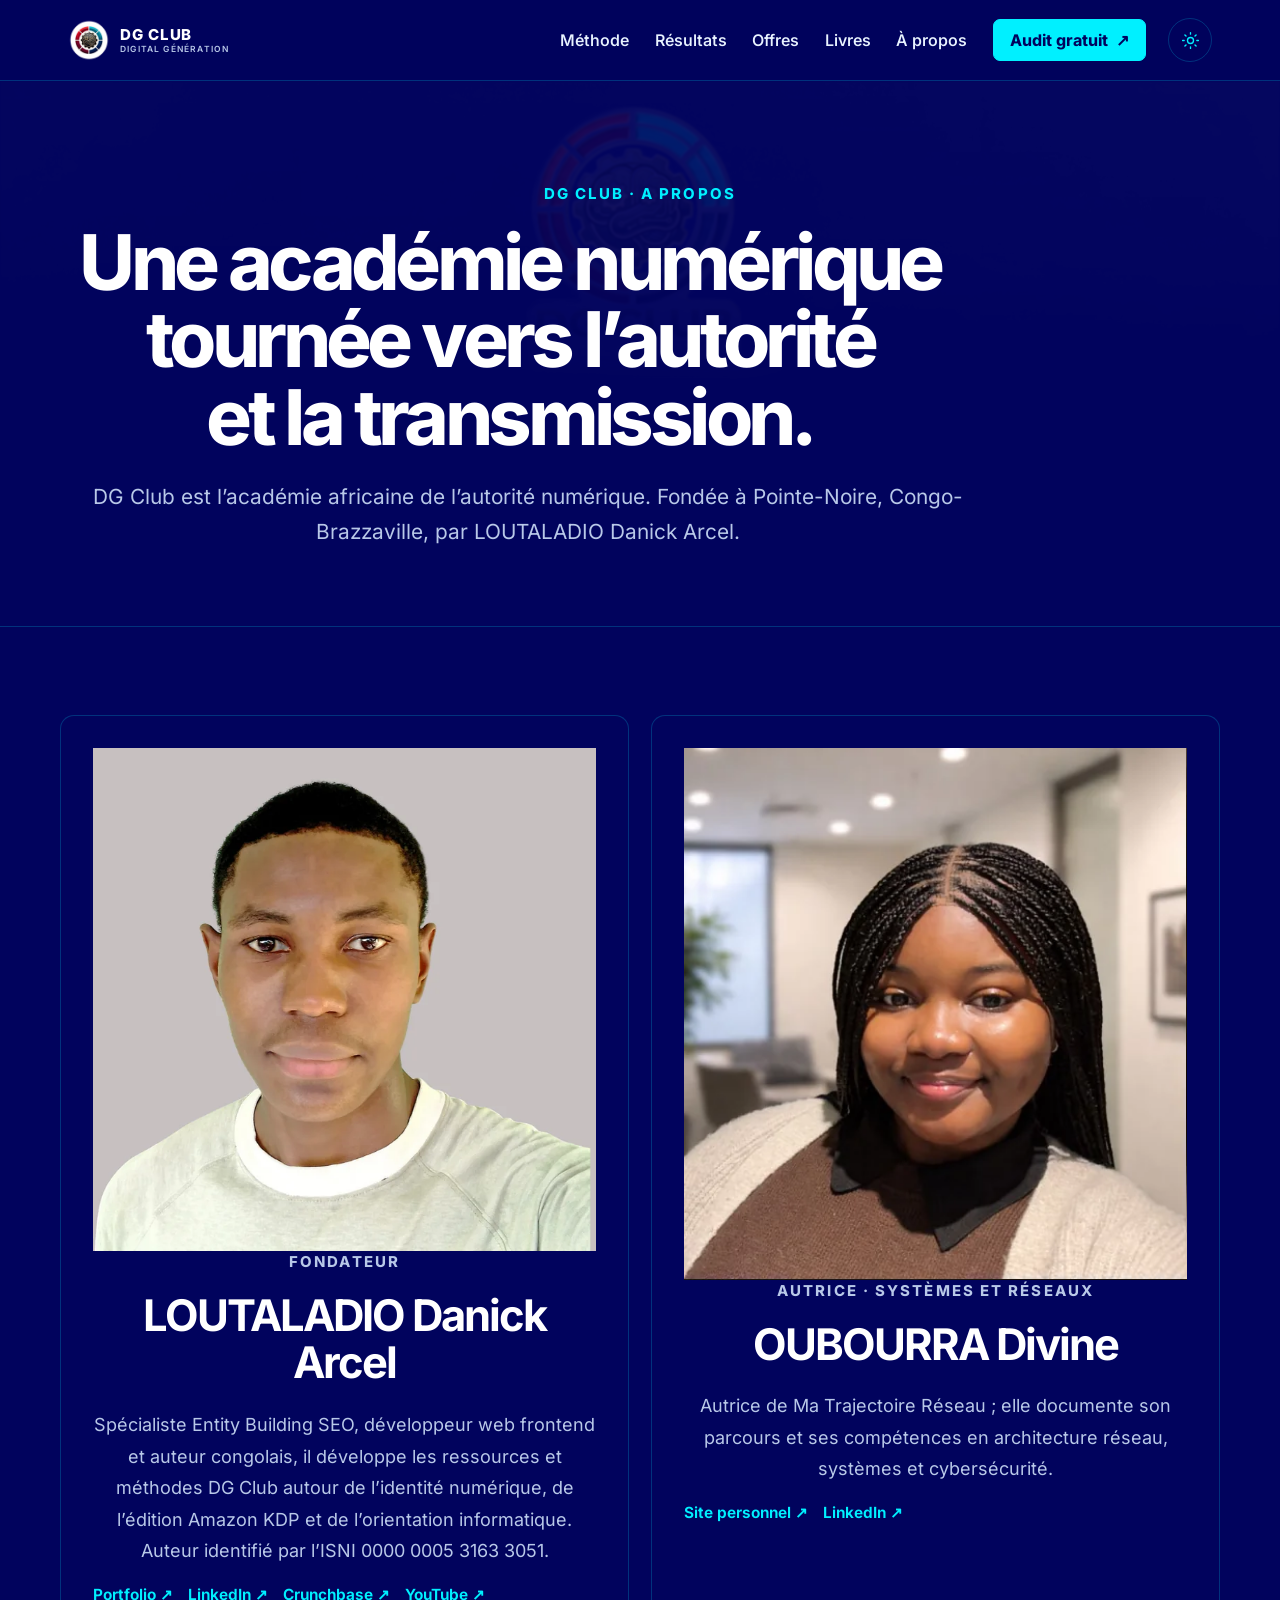
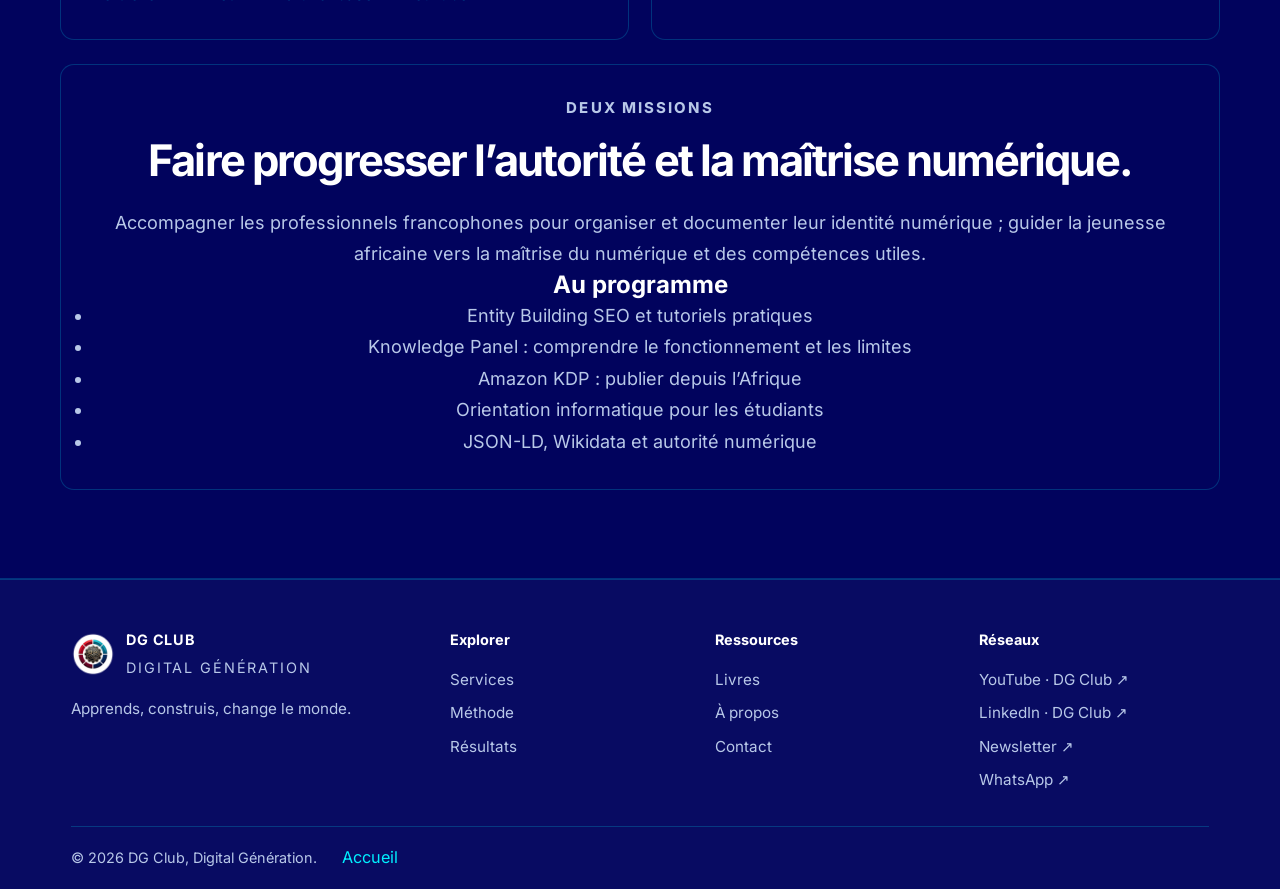
==== commit 33341425: "Improve readability and refine formula presentation" ====
--- a/a-propos/index.html
+++ b/a-propos/index.html
@@ -4,10 +4,10 @@
   <meta charset="utf-8"><meta name="viewport" content="width=device-width,initial-scale=1"><meta name="theme-color" content="#01035D">
   <script>try{const t=localStorage.getItem('dgclub-theme');if(t==='dark'||t==='light')document.documentElement.dataset.theme=t}catch{}</script>
   <title>À propos de DG Club | Académie numérique</title><meta name="description" content="Découvrez la mission de DG Club, fondée à Pointe-Noire par LOUTALADIO Danick Arcel, et son équipe de créateurs et professionnels du numérique."><link rel="canonical" href="https://dgclubofficiel.vercel.app/a-propos/">
-  <meta property="og:type" content="website"><meta property="og:locale" content="fr_FR"><meta property="og:url" content="https://dgclubofficiel.vercel.app/a-propos/"><meta property="og:title" content="À propos de DG Club | Académie numérique"><meta property="og:description" content="Découvrez la mission de DG Club, fondée à Pointe-Noire par LOUTALADIO Danick Arcel, et son équipe de créateurs et professionnels du numérique."><meta property="og:image" content="https://dgclubofficiel.vercel.app/assets/Logo_DG_Club_Premium.png"><meta property="og:image:alt" content="Logo DG Club — Digital Génération">
+  <meta property="og:type" content="website"><meta property="og:locale" content="fr_FR"><meta property="og:url" content="https://dgclubofficiel.vercel.app/a-propos/"><meta property="og:title" content="À propos de DG Club | Académie numérique"><meta property="og:description" content="Découvrez la mission de DG Club, fondée à Pointe-Noire par LOUTALADIO Danick Arcel, et son équipe de créateurs et professionnels du numérique."><meta property="og:image" content="https://dgclubofficiel.vercel.app/assets/Logo_DG_Club_Premium.png"><meta property="og:image:alt" content="Logo DG Club, Digital Génération">
   <meta name="twitter:card" content="summary_large_image"><meta name="twitter:title" content="À propos de DG Club | Académie numérique"><meta name="twitter:description" content="Découvrez la mission de DG Club, fondée à Pointe-Noire par LOUTALADIO Danick Arcel, et son équipe de créateurs et professionnels du numérique."><meta name="twitter:image" content="https://dgclubofficiel.vercel.app/assets/Logo_DG_Club_Premium.png">
   <link rel="icon" type="image/png" href="../assets/optimized/logo-favicon-64.png"><link rel="preload" href="../assets/fonts/inter-latin.woff2" as="font" type="font/woff2" crossorigin>
   <link rel="stylesheet" href="../style.css"><link rel="stylesheet" href="../hero.css"><link rel="stylesheet" href="../homepage-sections.css"><link rel="stylesheet" href="../identity-polish.css">
   <script type="application/ld+json">{"@context":"https://schema.org","@graph":[{"@type":"Organization","@id":"https://dgclubofficiel.vercel.app/#organization","name":"DG Club","alternateName":["Club DG","Club Génération Digitale","Digital Génération Club"],"url":"https://dgclubofficiel.vercel.app/","logo":"https://dgclubofficiel.vercel.app/assets/Logo_DG_Club_Premium.png","sameAs":["https://www.youtube.com/@DGClubOfficiel","https://www.linkedin.com/company/dg-club/","https://www.facebook.com/profile.php?id=61580465067147&sk=directory_links","https://www.crunchbase.com/organization/dg-club-a2c3"],"foundingLocation":{"@type":"Place","name":"Pointe-Noire, Congo-Brazzaville","address":{"@type":"PostalAddress","addressLocality":"Pointe-Noire","addressCountry":"CG"}},"areaServed":["France","Canada","Europe francophone","Afrique francophone"],"knowsAbout":["Entity Building SEO","identité numérique","orientation informatique","Amazon KDP"],"founder":{"@id":"https://dgclubofficiel.vercel.app/#danick-loutaladio"},"member":{"@id":"https://dgclubofficiel.vercel.app/#divine-oubourra"},"description":"DG Club est une académie numérique indépendante fondée à Pointe-Noire, au Congo-Brazzaville. Elle accompagne les professionnels francophones en Entity Building SEO et en autorité numérique, et guide la jeunesse africaine vers la maîtrise du numérique."},{"@type":"WebSite","@id":"https://dgclubofficiel.vercel.app/#website","url":"https://dgclubofficiel.vercel.app/","name":"DG Club","inLanguage":"fr-FR","publisher":{"@id":"https://dgclubofficiel.vercel.app/#organization"}},{"@type":"WebPage","@id":"https://dgclubofficiel.vercel.app/a-propos/#webpage","url":"https://dgclubofficiel.vercel.app/a-propos/","name":"À propos de DG Club | Académie numérique","description":"Découvrez la mission de DG Club, fondée à Pointe-Noire par LOUTALADIO Danick Arcel, et son équipe de créateurs et professionnels du numérique.","inLanguage":"fr-FR","isPartOf":{"@id":"https://dgclubofficiel.vercel.app/#website"},"about":{"@id":"https://dgclubofficiel.vercel.app/#organization"}},{"@type":"Person","@id":"https://dgclubofficiel.vercel.app/#danick-loutaladio","name":"LOUTALADIO Danick Arcel","url":"https://loutaladiodanickarcel.vercel.app/","sameAs":["https://loutaladiodanickarcel.vercel.app/","https://www.linkedin.com/in/danick-arcel-loutaladio-3589ba394","https://www.youtube.com/@LOUTALADIODanickArcel-j6r","https://github.com/Loutaladio","https://about.me/danickarcelloutaladio","https://www.instagram.com/arcel.372/","https://x.com/ArcelDanic36328","https://www.pinterest.com/arcel372/","https://www.facebook.com/profile.php?id=61575056546876&mibextid=ZbWKwL","https://filmfreeway.com/DanickArcelLOUTALADIO","https://www.crunchbase.com/person/danick-arcel-loutaladio","https://play.google.com/store/books/details/LOUTALADIO_Danick_Arcel_Guide_Ultime_d_Orientation?id=-NegEQAAQBAJ","https://fr.scribd.com/document/919687037/Guide-Ultime-D-orientation-Et-de-Reussite-en-Genie-Informatique-Au-Congo-Brazzaville","https://www.lulu.com/spotlight/httpsaboutmedanickarcelloutaladio","https://www.linkedin.com/newsletters/le-d%C3%A9brief-tech-de-danickos-7428729441029292032"],"identifier":{"@type":"PropertyValue","propertyID":"ISNI","value":"0000 0005 3163 3051"},"jobTitle":"Spécialiste Entity Building SEO, développeur web frontend, auteur et fondateur de DG Club","description":"LOUTALADIO Danick Arcel est spécialiste en Entity Building SEO, développeur web frontend et auteur congolais. Il a fondé DG Club et développe des ressources sur l’identité numérique, la publication numérique et l’orientation informatique.","worksFor":{"@id":"https://dgclubofficiel.vercel.app/#organization"},"knowsAbout":["Entity Building SEO","référencement naturel","développement web frontend","HTML","CSS","JavaScript","SQL","Amazon KDP","orientation informatique","karaté Kyokushin-Kai"]},{"@type":"Person","@id":"https://dgclubofficiel.vercel.app/#divine-oubourra","name":"OUBOURRA Divine","url":"https://oubourragrealafeedivine.netlify.app/","sameAs":["https://oubourragrealafeedivine.netlify.app/","https://fr.linkedin.com/in/divine-oubourra-2006j","https://fr.pinterest.com/oubourradivine/"],"worksFor":{"@id":"https://dgclubofficiel.vercel.app/#organization"}}]}</script>
 </head>
-<body><a class="skip-link" href="#main-content">Aller au contenu principal</a><header><nav class="site-nav" aria-label="Navigation principale"><a class="site-brand" href="/"><img src="../assets/optimized/logo-mark-96.webp" alt="" width="42" height="42"><span><strong>DG CLUB</strong><small>Digital Génération</small></span></a><button class="theme-toggle" type="button" aria-label="Passer au thème clair" title="Passer au thème clair"><svg class="theme-icon theme-icon--sun" viewBox="0 0 24 24" aria-hidden="true"><circle cx="12" cy="12" r="3.8"></circle><path d="M12 2v2m0 16v2M4.93 4.93l1.42 1.42m11.3 11.3 1.42 1.42M2 12h2m16 0h2M4.93 19.07l1.42-1.42m11.3-11.3 1.42-1.42"></path></svg><svg class="theme-icon theme-icon--moon" viewBox="0 0 24 24" aria-hidden="true"><path d="M20.2 15.1A8.6 8.6 0 0 1 8.9 3.8 8.7 8.7 0 1 0 20.2 15.1Z"></path></svg></button><button class="menu-toggle" type="button" aria-label="Ouvrir le menu" aria-expanded="false" aria-controls="site-menu"><span></span><span></span></button><ul class="site-links" id="site-menu"><li><a href="/methode/">Méthode</a></li><li><a href="/resultats/">Résultats</a></li><li><a href="/services/">Offres</a></li><li><a href="/livre/">Livres</a></li><li><a href="/a-propos/">À propos</a></li><li><a class="nav-cta" href="/contact/">Audit gratuit <span aria-hidden="true">↗</span></a></li></ul></nav></header><main id="main-content"><section class="page-hero"><div class="page-hero__inner"><p class="page-kicker">DG CLUB · A PROPOS</p><h1>Une académie numérique tournée vers l’autorité et la transmission.</h1><p class="page-hero__intro">DG Club — l’académie africaine de l’autorité numérique. Fondée à Pointe-Noire, Congo-Brazzaville, par LOUTALADIO Danick Arcel.</p></div></section><section class="page-section"><div class="page-section__inner"><div class="page-grid"><article class="page-card"><img src="../assets/optimized/founder-danick.webp" alt="Portrait de LOUTALADIO Danick Arcel" width="720" height="720" loading="lazy"><p class="page-kicker">FONDATEUR</p><h2>LOUTALADIO Danick Arcel</h2><p>Spécialiste Entity Building SEO, développeur web frontend et auteur congolais, il développe les ressources et méthodes DG Club autour de l’identité numérique, de l’édition Amazon KDP et de l’orientation informatique. Auteur identifié par l’ISNI 0000 0005 3163 3051.</p><div class="profile-links"><a href="https://loutaladiodanickarcel.vercel.app/" target="_blank" rel="noopener noreferrer">Portfolio ↗</a><a href="https://www.linkedin.com/in/danick-arcel-loutaladio-3589ba394" target="_blank" rel="noopener noreferrer">LinkedIn ↗</a><a href="https://www.crunchbase.com/person/danick-arcel-loutaladio" target="_blank" rel="noopener noreferrer">Crunchbase ↗</a><a href="https://www.youtube.com/@LOUTALADIODanickArcel-j6r" target="_blank" rel="noopener noreferrer">YouTube ↗</a></div></article><article class="page-card"><img src="../assets/optimized/founder-divine.webp" alt="Portrait d’OUBOURRA Divine" width="485" height="513" loading="lazy"><p class="page-kicker">AUTRICE · SYSTÈMES ET RÉSEAUX</p><h2>OUBOURRA Divine</h2><p>Autrice de Ma Trajectoire Réseau ; elle documente son parcours et ses compétences en architecture réseau, systèmes et cybersécurité.</p><div class="profile-links"><a href="https://oubourragrealafeedivine.netlify.app/" target="_blank" rel="noopener noreferrer">Site personnel ↗</a><a href="https://fr.linkedin.com/in/divine-oubourra-2006j" target="_blank" rel="noopener noreferrer">LinkedIn ↗</a></div></article></div><article class="page-card" style="margin-top:24px"><p class="page-kicker">DEUX MISSIONS</p><h2>Faire progresser l’autorité et la maîtrise numérique.</h2><p>Accompagner les professionnels francophones pour organiser et documenter leur identité numérique ; guider la jeunesse africaine vers la maîtrise du numérique et des compétences utiles.</p><h3>Au programme</h3><ul><li>Entity Building SEO et tutoriels pratiques</li><li>Knowledge Panel : comprendre le fonctionnement et les limites</li><li>Amazon KDP : publier depuis l’Afrique</li><li>Orientation informatique pour les étudiants</li><li>JSON-LD, Wikidata et autorité numérique</li></ul></article></div></section></main><footer class="site-footer"><div class="home-container footer-grid"><div class="footer-brand"><a href="/"><img src="../assets/optimized/logo-mark-96.webp" alt="" width="44" height="44"><span><strong>DG CLUB</strong><small>DIGITAL GÉNÉRATION</small></span></a><p>Apprends, construis, change le monde.</p></div><div class="footer-column"><h2>Explorer</h2><a href="/services/">Services</a><a href="/methode/">Méthode</a><a href="/resultats/">Résultats</a></div><div class="footer-column"><h2>Ressources</h2><a href="/livre/">Livres</a><a href="/a-propos/">À propos</a><a href="/contact/">Contact</a></div><div class="footer-column"><h2>Réseaux</h2><a href="https://www.youtube.com/@DGClubOfficiel" target="_blank" rel="noopener noreferrer">YouTube · DG Club ↗</a><a href="https://www.linkedin.com/company/dg-club/" target="_blank" rel="noopener noreferrer">LinkedIn · DG Club ↗</a><a href="https://www.linkedin.com/newsletters/le-d%C3%A9brief-tech-de-danickos-7428729441029292032" target="_blank" rel="noopener noreferrer">Newsletter ↗</a><a href="https://wa.me/24264742678" target="_blank" rel="noopener noreferrer">WhatsApp ↗</a></div></div><div class="home-container footer-bottom"><p>© 2026 DG Club — Digital Génération.</p><a href="/">Accueil</a></div></footer><script src="../site-config.js" defer></script><script src="../assets/gsap.min.js" defer></script><script src="../hero-motion.js" defer></script></body></html>
+<body><a class="skip-link" href="#main-content">Aller au contenu principal</a><header><nav class="site-nav" aria-label="Navigation principale"><a class="site-brand" href="/"><img src="../assets/optimized/logo-mark-96.webp" alt="" width="42" height="42"><span><strong>DG CLUB</strong><small>Digital Génération</small></span></a><button class="theme-toggle" type="button" aria-label="Passer au thème clair" title="Passer au thème clair"><svg class="theme-icon theme-icon--sun" viewBox="0 0 24 24" aria-hidden="true"><circle cx="12" cy="12" r="3.8"></circle><path d="M12 2v2m0 16v2M4.93 4.93l1.42 1.42m11.3 11.3 1.42 1.42M2 12h2m16 0h2M4.93 19.07l1.42-1.42m11.3-11.3 1.42-1.42"></path></svg><svg class="theme-icon theme-icon--moon" viewBox="0 0 24 24" aria-hidden="true"><path d="M20.2 15.1A8.6 8.6 0 0 1 8.9 3.8 8.7 8.7 0 1 0 20.2 15.1Z"></path></svg></button><button class="menu-toggle" type="button" aria-label="Ouvrir le menu" aria-expanded="false" aria-controls="site-menu"><span></span><span></span></button><ul class="site-links" id="site-menu"><li><a href="/methode/">Méthode</a></li><li><a href="/resultats/">Résultats</a></li><li><a href="/services/">Offres</a></li><li><a href="/livre/">Livres</a></li><li><a href="/a-propos/">À propos</a></li><li><a class="nav-cta" href="/contact/">Audit gratuit <span aria-hidden="true">↗</span></a></li></ul></nav></header><main id="main-content"><section class="page-hero"><div class="page-hero__inner"><p class="page-kicker">DG CLUB · A PROPOS</p><h1>Une académie numérique tournée vers l’autorité et la transmission.</h1><p class="page-hero__intro">DG Club est l’académie africaine de l’autorité numérique. Fondée à Pointe-Noire, Congo-Brazzaville, par LOUTALADIO Danick Arcel.</p></div></section><section class="page-section"><div class="page-section__inner"><div class="page-grid"><article class="page-card"><img src="../assets/optimized/founder-danick.webp" alt="Portrait de LOUTALADIO Danick Arcel" width="720" height="720" loading="lazy"><p class="page-kicker">FONDATEUR</p><h2>LOUTALADIO Danick Arcel</h2><p>Spécialiste Entity Building SEO, développeur web frontend et auteur congolais, il développe les ressources et méthodes DG Club autour de l’identité numérique, de l’édition Amazon KDP et de l’orientation informatique. Auteur identifié par l’ISNI 0000 0005 3163 3051.</p><div class="profile-links"><a href="https://loutaladiodanickarcel.vercel.app/" target="_blank" rel="noopener noreferrer">Portfolio ↗</a><a href="https://www.linkedin.com/in/danick-arcel-loutaladio-3589ba394" target="_blank" rel="noopener noreferrer">LinkedIn ↗</a><a href="https://www.crunchbase.com/person/danick-arcel-loutaladio" target="_blank" rel="noopener noreferrer">Crunchbase ↗</a><a href="https://www.youtube.com/@LOUTALADIODanickArcel-j6r" target="_blank" rel="noopener noreferrer">YouTube ↗</a></div></article><article class="page-card"><img src="../assets/optimized/founder-divine.webp" alt="Portrait d’OUBOURRA Divine" width="485" height="513" loading="lazy"><p class="page-kicker">AUTRICE · SYSTÈMES ET RÉSEAUX</p><h2>OUBOURRA Divine</h2><p>Autrice de Ma Trajectoire Réseau ; elle documente son parcours et ses compétences en architecture réseau, systèmes et cybersécurité.</p><div class="profile-links"><a href="https://oubourragrealafeedivine.netlify.app/" target="_blank" rel="noopener noreferrer">Site personnel ↗</a><a href="https://fr.linkedin.com/in/divine-oubourra-2006j" target="_blank" rel="noopener noreferrer">LinkedIn ↗</a></div></article></div><article class="page-card" style="margin-top:24px"><p class="page-kicker">DEUX MISSIONS</p><h2>Faire progresser l’autorité et la maîtrise numérique.</h2><p>Accompagner les professionnels francophones pour organiser et documenter leur identité numérique ; guider la jeunesse africaine vers la maîtrise du numérique et des compétences utiles.</p><h3>Au programme</h3><ul><li>Entity Building SEO et tutoriels pratiques</li><li>Knowledge Panel : comprendre le fonctionnement et les limites</li><li>Amazon KDP : publier depuis l’Afrique</li><li>Orientation informatique pour les étudiants</li><li>JSON-LD, Wikidata et autorité numérique</li></ul></article></div></section></main><footer class="site-footer"><div class="home-container footer-grid"><div class="footer-brand"><a href="/"><img src="../assets/optimized/logo-mark-96.webp" alt="" width="44" height="44"><span><strong>DG CLUB</strong><small>DIGITAL GÉNÉRATION</small></span></a><p>Apprends, construis, change le monde.</p></div><div class="footer-column"><h2>Explorer</h2><a href="/services/">Services</a><a href="/methode/">Méthode</a><a href="/resultats/">Résultats</a></div><div class="footer-column"><h2>Ressources</h2><a href="/livre/">Livres</a><a href="/a-propos/">À propos</a><a href="/contact/">Contact</a></div><div class="footer-column"><h2>Réseaux</h2><a href="https://www.youtube.com/@DGClubOfficiel" target="_blank" rel="noopener noreferrer">YouTube · DG Club ↗</a><a href="https://www.linkedin.com/company/dg-club/" target="_blank" rel="noopener noreferrer">LinkedIn · DG Club ↗</a><a href="https://www.linkedin.com/newsletters/le-d%C3%A9brief-tech-de-danickos-7428729441029292032" target="_blank" rel="noopener noreferrer">Newsletter ↗</a><a href="https://wa.me/24264742678" target="_blank" rel="noopener noreferrer">WhatsApp ↗</a></div></div><div class="home-container footer-bottom"><p>© 2026 DG Club, Digital Génération.</p><a href="/">Accueil</a></div></footer><script src="../site-config.js" defer></script><script src="../assets/gsap.min.js" defer></script><script src="../hero-motion.js" defer></script></body></html>
--- a/identity-polish.css
+++ b/identity-polish.css
@@ -1,7 +1,7 @@
 /* DG Club — refinements: typographic scale, supplied campaign assets and real profile links. */
 :root {
-  --copy-size: 1.08rem;
-  --copy-leading: 1.72;
+  --copy-size: 1.125rem;
+  --copy-leading: 1.75;
   --section-pad: clamp(64px, 8vw, 112px);
   --brand-link-color: var(--link-color);
   --focus-color: var(--brand-cyan);
@@ -9,9 +9,9 @@
 }
 :root[data-theme="light"] { --focus-color: var(--brand-navy); }
 html { scroll-padding-top: 94px; }
-body { font-size: 17px; line-height: 1.65; }
-.site-links a { font-size: .94rem; }
-.site-links .nav-cta { font-size: .94rem; }
+body { font-size: 18px; line-height: 1.68; }
+.site-links a { font-size: 1rem; }
+.site-links .nav-cta { font-size: 1rem; }
 
 /* Readable copy — keep labels quiet, make explanations comfortably legible. */
 .home-section p:not(.section-kicker):not(.case-label):not(.proof-overline):not(.proof-type):not(.proof-footnote):not(.case-disclaimer):not(.book-author):not(.book-id):not(.offer-label):not(.offer-book-subtitle):not(.form-help):not(.form-status):not(.footer-youtube) {
@@ -29,23 +29,23 @@
 .home-section .offer-label,
 .home-section .book-author,
 .home-section .module-card > span,
-.home-section .book-id { font-size: .82rem; line-height: 1.5; }
+.home-section .book-id { font-size: .875rem; line-height: 1.55; }
 .home-section .section-heading h2 { font-size: clamp(2rem, 4vw, 3.35rem); line-height: 1.08; }
 .home-section h3 { line-height: 1.18; }
-.hero-eyebrow { font-size: .84rem; }
+.hero-eyebrow { font-size: .875rem; }
 .hero-lede { font-size: 1.15rem; line-height: 1.68; }
 .hero-primary, .hero-secondary { font-size: 1rem; }
-.hero-note { font-size: .91rem; }
-.proof-heading > p, .proof-footnote { font-size: .94rem; line-height: 1.65; }
+.hero-note { font-size: .95rem; }
+.proof-heading > p, .proof-footnote { font-size: .95rem; line-height: 1.7; }
 .site-nav { min-height: 80px; }
 .theme-toggle, .menu-toggle { min-width: 44px; min-height: 44px; }
 
-/* Real supplied covers in a restrained CSS book object; the artwork itself is untouched. */
-.book-grid { grid-template-columns: repeat(3, minmax(0, 1fr)); gap: 22px; }
-.book-card { min-width: 0; grid-template-columns: minmax(104px, .4fr) minmax(0, .6fr); gap: 19px; align-items: stretch; padding: 22px; }
-.book-visual { position: relative; display: grid; place-items: center; min-width: 0; min-height: 230px; align-self: center; perspective: 1200px; transform: perspective(1200px) rotateY(-3deg) rotateZ(-.6deg); border: 1px solid var(--border-color); border-radius: 3px; background: var(--surface-color); box-shadow: 7px 12px 24px rgba(0, 0, 0, .20); transition: transform .2s ease, box-shadow .2s ease; }
+/* Supplied book covers stay uncropped and get enough space to read the actual artwork. */
+.book-grid { grid-template-columns: minmax(0, 1fr); width: min(100%, 1080px); margin-inline: auto; gap: 22px; }
+.book-card { min-width: 0; grid-template-columns: minmax(320px, .72fr) minmax(0, 1fr); gap: clamp(22px, 3vw, 36px); align-items: center; padding: clamp(22px, 3vw, 36px); }
+.book-visual { position: relative; display: grid; place-items: center; width: 100%; min-width: 0; min-height: 470px; align-self: center; padding: 12px; perspective: 1200px; transform: perspective(1200px) rotateY(-2deg) rotateZ(-.4deg); border: 1px solid var(--border-color); border-radius: 3px; background: var(--surface-color); box-shadow: 7px 12px 24px rgba(0, 0, 0, .20); transition: transform .2s ease, box-shadow .2s ease; }
 .book-visual::after { position: absolute; inset: 3px -5px 3px auto; width: 5px; content: ""; border-block: 1px solid var(--border-color); background: linear-gradient(90deg, var(--surface-color), var(--background-color)); }
-.book-visual img { display: block; width: 100%; max-height: 274px; object-fit: contain; object-position: center; }
+.book-visual img { display: block; width: min(100%, 300px); max-height: 450px; object-fit: contain; object-position: center; }
 .book-visual:hover, .book-visual:focus-visible { transform: perspective(1200px) rotateY(0) rotateZ(0) translateY(-2px); box-shadow: 9px 15px 27px rgba(0, 0, 0, .24); }
 .book-copy { min-width: 0; }
 .book-copy h4 { font-size: 1.23rem; line-height: 1.24; }
@@ -100,7 +100,7 @@
 .page-section--surface { background: var(--surface-color); }
 .page-section h2 { margin: 0 0 22px; color: var(--text-color); font-size: clamp(1.85rem, 3.4vw, 3rem); line-height: 1.1; letter-spacing: -.045em; }
 .page-section h3 { color: var(--text-color); font-size: clamp(1.2rem, 2vw, 1.5rem); line-height: 1.25; }
-.page-section p, .page-section li { color: var(--text-muted-color); font-size: 1.08rem; line-height: 1.75; }
+.page-section p, .page-section li { color: var(--text-muted-color); font-size: 1.125rem; line-height: 1.75; }
 .page-grid { display: grid; grid-template-columns: repeat(2, minmax(0,1fr)); gap: 22px; }
 .page-card { min-width: 0; padding: clamp(22px, 3vw, 32px); border: 1px solid var(--border-color); border-radius: 14px; background: var(--background-color); }
 .page-card img { display: block; width: 100%; max-width: 100%; height: auto; object-fit: contain; }
@@ -109,11 +109,21 @@
 .page-section a:not(.button) { color: var(--brand-link-color); text-underline-offset: 4px; }
 .page-cta-row { display: flex; flex-wrap: wrap; gap: 12px; margin-top: 25px; }
 .page-cta-row .button { min-height: 48px; font-size: 1rem; }
-.catalog-grid { display: grid; grid-template-columns: repeat(2, minmax(0,1fr)); gap: 24px; }
-.catalog-card { display: grid; grid-template-columns: minmax(130px, .36fr) minmax(0, .64fr); gap: 22px; align-items: start; padding: 20px; border: 1px solid var(--border-color); border-radius: 14px; background: var(--background-color); }
-.catalog-card img { display: block; width: 100%; max-height: 360px; object-fit: contain; object-position: top center; border-radius: 3px; box-shadow: 8px 13px 25px rgba(0,0,0,.2); }
-.catalog-card h3 { margin: 6px 0 12px; }
-.catalog-card .book-author { font-size: .84rem; font-weight: 700; letter-spacing: .04em; text-transform: uppercase; }
+.catalog-grid { display: grid; grid-template-columns: minmax(0,1fr); width: min(100%, 1080px); margin-inline: auto; gap: 26px; }
+.catalog-card { display: grid; grid-template-columns: minmax(320px, .72fr) minmax(0, 1fr); align-items: center; gap: clamp(26px, 4vw, 52px); min-width: 0; padding: clamp(24px, 4vw, 44px); border: 1px solid var(--border-color); border-radius: 18px; background: var(--background-color); }
+.catalog-card > img { display: block; width: min(100%, 340px); height: auto; max-height: 510px; margin: 0 auto; object-fit: contain; object-position: center; border-radius: 4px; box-shadow: 8px 13px 25px rgba(0,0,0,.2); }
+.catalog-card > div { display: flex; flex: 1; flex-direction: column; align-items: flex-start; width: 100%; min-width: 0; }
+.catalog-card h3 { margin: 6px 0 12px; font-size: clamp(1.25rem, 2vw, 1.65rem); line-height: 1.2; overflow-wrap: anywhere; }
+.catalog-card .book-author { margin: 0 0 10px; color: var(--text-dark-color); font-size: .82rem; font-weight: 720; letter-spacing: .05em; line-height: 1.5; text-transform: uppercase; }
+.catalog-card > div > p { max-width: 62ch; margin: 0 0 12px; }
+.catalog-card > div > p strong { color: var(--text-color); }
+.catalog-card > div > br { display: none; }
+.catalog-card > div > a { display: inline-flex; align-items: center; min-height: 46px; margin: 8px 0 0; padding: 10px 15px; border: 1px solid var(--border-color); border-radius: 8px; font-weight: 680; line-height: 1.35; text-decoration: none; }
+.catalog-card > div > a:hover { border-color: var(--brand-cyan); text-decoration: underline; text-underline-offset: 3px; }
+#invisible.catalog-card { border-color: color-mix(in srgb, var(--brand-cyan) 55%, var(--border-color)); }
+#invisible.catalog-card > img { width: min(100%, 340px); max-height: 510px; }
+#invisible.catalog-card > div > a { justify-content: center; width: 100%; margin-top: auto; background: var(--brand-cyan); border-color: var(--brand-cyan); color: var(--brand-navy); text-align: center; }
+:root[data-theme="light"] #invisible.catalog-card > div > a { color: #01035D; }
 .social-link-grid { display: grid; grid-template-columns: repeat(3, minmax(0,1fr)); gap: 12px; }
 .social-link-grid a { min-height: 50px; display: flex; align-items: center; justify-content: space-between; gap: 12px; padding: 12px 16px; border: 1px solid var(--border-color); border-radius: 8px; background: var(--surface-color); text-decoration: none; font-weight: 650; }
 .hero-eyebrow::before { display: none; }
@@ -141,7 +151,7 @@
 .home-section .method-card p,
 .home-section .evidence-card p,
 .home-section .team-card p { font-size: 1rem; line-height: 1.68; }
-.home-section .case-metrics span { font-size: .78rem; }
+.home-section .case-metrics span { font-size: .875rem; }
 .home-section .offer-label,
 .home-section .process-time,
 .home-section .book-author { letter-spacing: .07em; }
@@ -149,38 +159,42 @@
 .site-footer a:focus-visible, .site-footer button:focus-visible, .page-cta-row a:focus-visible { outline: 3px solid var(--focus-color); outline-offset: 3px; }
 
 @media (max-width: 1080px) {
-  .book-grid { grid-template-columns: repeat(2, minmax(0,1fr)); }
   .campaign-grid { grid-template-columns: repeat(2, minmax(0,1fr)); }
   .social-link-grid { grid-template-columns: repeat(2, minmax(0,1fr)); }
 }
 @media (max-width: 760px) {
-  :root { --copy-size: 1.04rem; --section-pad: 58px; }
-  body { font-size: 16px; }
-  .home-section p:not(.section-kicker):not(.case-label):not(.proof-overline):not(.proof-type):not(.proof-footnote):not(.case-disclaimer):not(.book-author):not(.book-id):not(.offer-label):not(.offer-book-subtitle):not(.form-help):not(.form-status):not(.footer-youtube) { font-size: 1.04rem; line-height: 1.68; }
+  :root { --copy-size: 1.0625rem; --copy-leading: 1.7; --section-pad: 58px; }
+  body { font-size: 17px; }
+  .home-section p:not(.section-kicker):not(.case-label):not(.proof-overline):not(.proof-type):not(.proof-footnote):not(.case-disclaimer):not(.book-author):not(.book-id):not(.offer-label):not(.offer-book-subtitle):not(.form-help):not(.form-status):not(.footer-youtube) { font-size: var(--copy-size); line-height: var(--copy-leading); }
   .home-section .section-heading h2 { font-size: clamp(1.85rem, 7vw, 2.55rem); }
   .hero-lede { font-size: 1.05rem; }
   #hero.hero-section .hero-lede { font-size: 1.02rem; }
   .book-grid, .campaign-grid { grid-template-columns: 1fr; }
-  .book-card { grid-template-columns: minmax(110px, .36fr) minmax(0, .64fr); gap: 18px; padding: 18px; }
-  .book-visual { min-height: 190px; }
-  .book-visual img { max-height: 235px; }
+  .book-grid { grid-template-columns: 1fr; }
+  .book-card { grid-template-columns: minmax(0, 1fr); gap: 18px; padding: 24px; }
+  .book-visual { width: min(100%, 300px); min-height: 0; margin-inline: auto; }
+  .book-visual img { width: 100%; max-height: 440px; }
   .campaign-card { max-width: 580px; margin-inline: auto; }
   .campaign-heading { grid-template-columns: 1fr; gap: 8px; }
   .social-directory__groups { grid-template-columns: 1fr; }
   .learning-poster { grid-template-columns: minmax(100px, .36fr) minmax(0,.64fr); gap: 18px; padding: 18px; }
   .page-grid, .catalog-grid { grid-template-columns: 1fr; }
-  .catalog-card { grid-template-columns: minmax(105px, .34fr) minmax(0, .66fr); gap: 18px; }
+  .catalog-card { grid-template-columns: minmax(0, 1fr); gap: 24px; }
+  .catalog-card > img { width: min(100%, 300px); max-height: 450px; }
   .social-link-grid { grid-template-columns: 1fr 1fr; }
   .page-hero { padding-inline: 20px; }
   .page-section { padding-inline: 20px; }
-  .page-section p, .page-section li { font-size: 1.02rem; }
+  .page-section p, .page-section li { font-size: var(--copy-size); line-height: 1.7; }
 }
 @media (max-width: 430px) {
-  .book-card { grid-template-columns: minmax(94px, .34fr) minmax(0,.66fr); gap: 14px; padding: 14px; }
+  .book-card { grid-template-columns: minmax(0, 1fr); gap: 16px; padding: 20px; }
+  .book-visual { width: min(100%, 260px); min-height: 0; }
+  .book-visual img { max-height: 390px; }
   .book-copy h4 { font-size: 1.08rem; }
   .book-links { display: grid; gap: 4px; }
   .learning-poster { grid-template-columns: 96px minmax(0,1fr); gap: 14px; }
-  .catalog-card { grid-template-columns: 96px minmax(0,1fr); gap: 14px; padding: 14px; }
+  .catalog-card { padding: 20px; }
+  .catalog-card > img { width: min(100%, 270px); max-height: 405px; margin-bottom: 0; }
   .social-link-grid { grid-template-columns: 1fr; }
   .campaign-card { padding: 9px; }
   .page-hero h1 { font-size: clamp(2.35rem, 11vw, 3.6rem); }
@@ -189,3 +203,77 @@
   .book-visual { transition: none !important; transform: none !important; }
   .book-visual:hover, .book-visual:focus-visible { transform: none !important; }
 }
+
+
+/* New DG Club source visuals and pre-order trust details */
+.authority-formula-visual { box-sizing: border-box; width: min(100%, 680px); margin: 26px auto 30px; padding: clamp(12px, 2vw, 18px); border: 1px solid #e7e7e7; border-radius: 18px; background: #fff; box-shadow: 0 14px 34px rgba(0,0,0,.16); }
+.authority-formula-visual img { display: block; width: 100%; height: auto; border-radius: 10px; }
+.authority-formula-visual figcaption { margin-top: 12px; color: #303030; font-size: .9375rem; line-height: 1.6; text-align: center; }
+.authority-formula-visual--page { margin-top: 30px; }
+.offer-book-cover { width: min(100%, 176px); margin: 2px auto 16px; }
+.offer-book-cover img, .preorder-book-cover img { display: block; width: 100%; height: auto; border-radius: 3px; box-shadow: 8px 13px 25px rgba(0,0,0,.24); }
+.preorder-book-cover { width: min(100%, 205px); margin: 4px auto 20px; }
+.contract-preview { display: flex; align-items: center; justify-content: space-between; gap: 26px; margin: 30px 0 14px; padding: clamp(22px, 4vw, 36px); border: 1px solid var(--border-color); border-radius: 16px; background: var(--background-color); }
+.contract-preview > div { max-width: 760px; }
+.contract-preview h2 { margin: 6px 0 12px; }
+.contract-preview p:not(.page-kicker) { color: var(--text-dark-color); line-height: 1.65; }
+.contract-preview .button { flex: 0 0 auto; }
+@media (max-width: 680px) {
+  .contract-preview { align-items: flex-start; flex-direction: column; }
+  .contract-preview .button { width: 100%; }
+  .offer-book-cover { width: 148px; }
+  .preorder-book-cover { width: min(62%, 200px); }
+}
+
+
+/* Contact page: form controls are stacked deliberately, including on phones. */
+.page-section .contact-form { display: flex; flex-direction: column; gap: 10px; min-width: 0; margin: 0; padding: clamp(20px, 3vw, 30px); border: 1px solid var(--border-color); border-radius: 14px; background: var(--surface-color); text-align: left; }
+.page-section .contact-form .form-heading { margin-block-end: 4px; }
+.page-section .contact-form .form-heading h2 { margin: 0; font-size: clamp(1.55rem, 3vw, 2rem); line-height: 1.15; }
+.page-section .contact-form > label:not(.consent-line) { display: block; margin-block-start: 3px; color: var(--text-light-color); font-size: .96rem; font-weight: 650; line-height: 1.45; }
+.page-section .contact-form > input:not([type="checkbox"]), .page-section .contact-form > textarea { display: block; box-sizing: border-box; width: 100%; min-height: 48px; margin-block-start: 4px; padding: 12px; border: 1px solid var(--border-color); border-radius: 7px; background: var(--background-color); color: var(--text-color); font: inherit; font-size: 1rem; }
+.page-section .contact-form > textarea { min-height: 120px; resize: vertical; }
+.page-section .contact-form :is(input,textarea):focus-visible { outline: 3px solid var(--focus-color); outline-offset: 2px; }
+.page-section .contact-form > fieldset { box-sizing: border-box; width: 100%; margin: 5px 0; padding: 14px; border: 1px solid var(--border-color); border-radius: 8px; }
+.page-section .contact-form > fieldset legend { padding-inline: 6px; color: var(--text-light-color); font-weight: 680; }
+.page-section .contact-form .offer-choices { display: flex; flex-direction: column; gap: 10px; }
+.page-section .contact-form .offer-choices label, .page-section .contact-form > .consent-line { display: flex; align-items: flex-start; gap: 10px; color: var(--text-dark-color); font-size: .94rem; font-weight: 500; line-height: 1.55; }
+.page-section .contact-form .offer-choices input[type="checkbox"], .page-section .contact-form > .consent-line input[type="checkbox"] { width: 18px; height: 18px; flex: 0 0 18px; margin: 2px 0 0; accent-color: var(--brand-cyan); }
+.page-section .contact-form .form-submit { width: 100%; min-height: 50px; margin-block-start: 4px; }
+.page-section .contact-form .form-help, .page-section .contact-form .form-status { color: var(--text-dark-color); font-size: .84rem; line-height: 1.6; }
+.page-section .contact-form .form-status:empty { display: none; }
+.page-section .page-card p > a:not(.button) { text-decoration: underline; text-decoration-thickness: .07em; text-underline-offset: 4px; }
+
+/* Compact, readable infographic; the full original opens on click. */
+.process-infographic { width: min(100%, 460px); margin: 24px auto 18px; }
+.process-infographic img { max-height: 575px; }
+
+
+/* Low-vision-friendly reading: comfortable body copy, legible secondary text and controls. */
+.home-section .section-kicker, .home-section .case-label, .home-section .proof-overline,
+.home-section .proof-type, .home-section .offer-label, .home-section .book-author,
+.home-section .book-id, .home-section .module-card > span, .home-section .process-time,
+.home-section .case-metrics span, .page-kicker, .catalog-card .book-author {
+  font-size: .9375rem !important; line-height: 1.5 !important;
+}
+.home-section .book-copy h4 { font-size: 1.25rem; line-height: 1.3; }
+.home-section .book-links a { font-size: 1rem; line-height: 1.5; }
+.formula-note { font-size: 1rem !important; line-height: 1.7 !important; }
+.formula-term { font-size: clamp(1rem, 1.5vw, 1.1rem) !important; }
+#contact.home-section .contact-form label, #contact.home-section .contact-form legend { font-size: .95rem !important; line-height: 1.55; }
+#contact.home-section .contact-form input:not([type="checkbox"]), #contact.home-section .contact-form textarea { min-height: 50px; font-size: 1rem; line-height: 1.5; }
+#contact.home-section .contact-form .offer-choices label, #contact.home-section .contact-form .consent-line { font-size: .95rem !important; line-height: 1.6; }
+#contact.home-section .contact-form .offer-choices input, #contact.home-section .contact-form .consent-line input { width: 18px; height: 18px; flex-basis: 18px; }
+.form-help, .form-status { font-size: .9rem !important; line-height: 1.65 !important; }
+.contact-points strong, .contact-points span, .contact-direct a { font-size: .95rem; line-height: 1.6; }
+.footer-brand > a small { font-size: .9rem; }
+.home-section .footer-brand p, .footer-brand > p { font-size: .95rem !important; line-height: 1.65; }
+.footer-youtube, .footer-column a { font-size: .95rem; line-height: 1.55; }
+.site-footer .footer-column h2 { font-size: .9rem; }
+.footer-bottom > p, .privacy-note > p { font-size: .9rem !important; line-height: 1.65 !important; }
+.privacy-note, .consent-settings, .consent-banner p { font-size: .9rem; line-height: 1.6; }
+@media (max-width: 760px) {
+  .authority-formula-visual { width: min(100%, 680px); margin-block: 22px; padding: 10px; }
+  .authority-formula-visual figcaption { font-size: .9375rem; }
+  .home-section .book-copy h4 { font-size: 1.2rem; }
+}
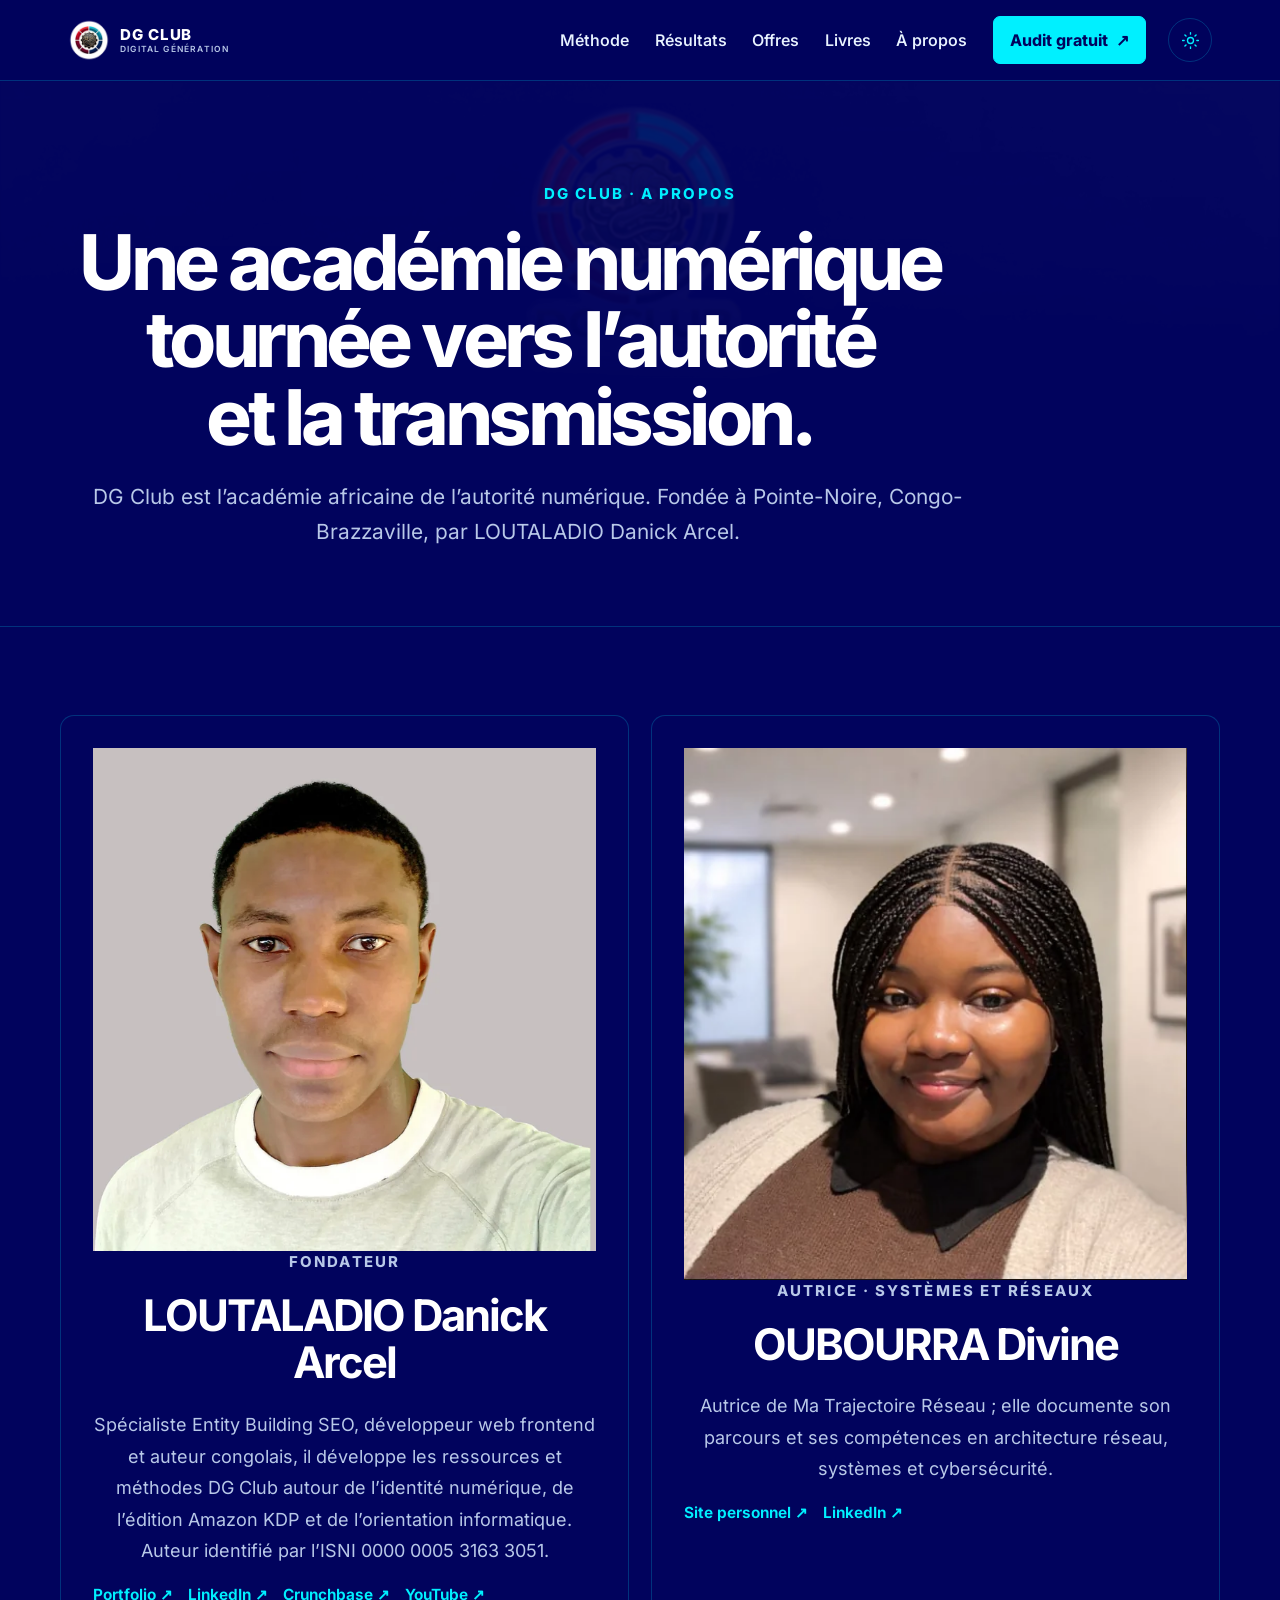
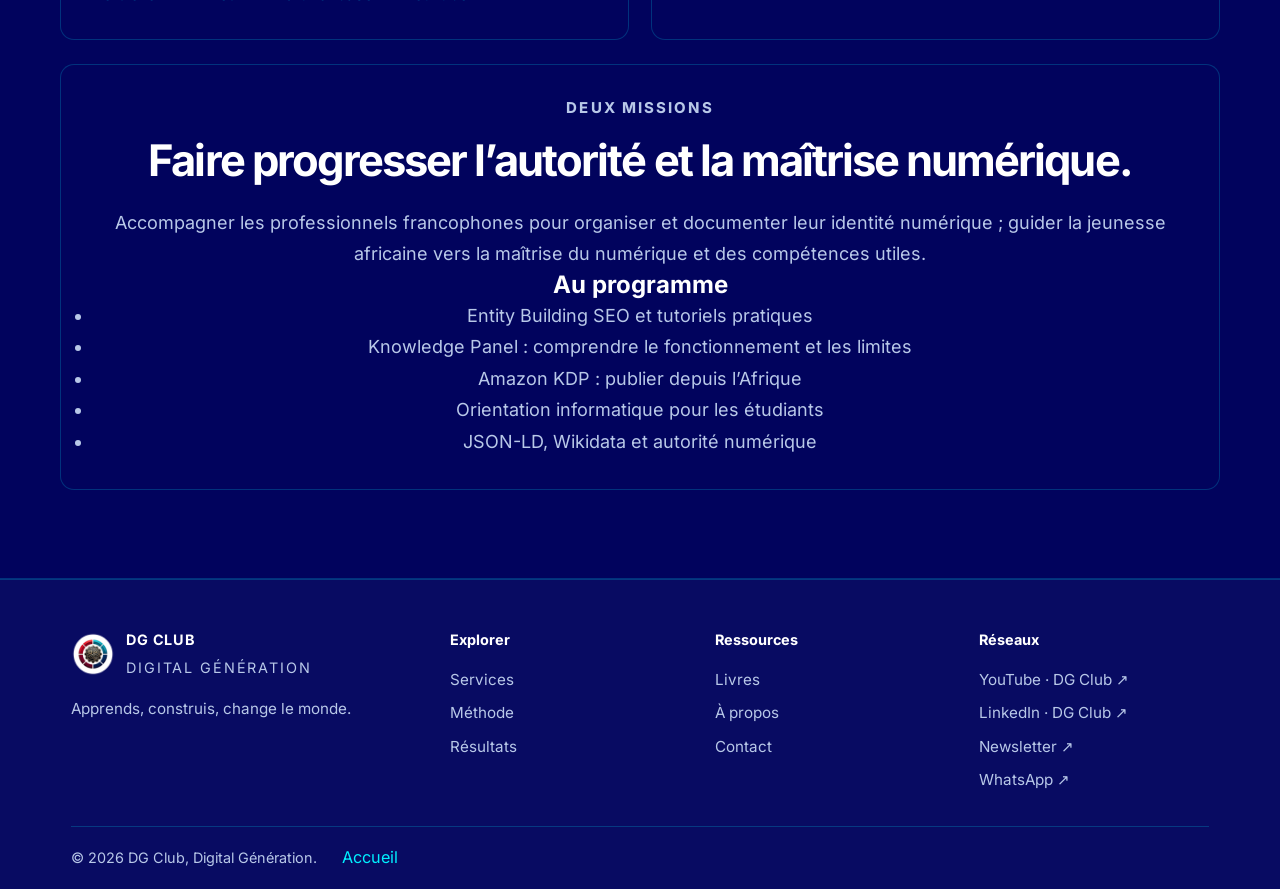
==== commit c7f10ee9: "Fix DG Club WhatsApp contact number" ====
--- a/a-propos/index.html
+++ b/a-propos/index.html
@@ -10,4 +10,4 @@
   <link rel="stylesheet" href="../style.css"><link rel="stylesheet" href="../hero.css"><link rel="stylesheet" href="../homepage-sections.css"><link rel="stylesheet" href="../identity-polish.css">
   <script type="application/ld+json">{"@context":"https://schema.org","@graph":[{"@type":"Organization","@id":"https://dgclubofficiel.vercel.app/#organization","name":"DG Club","alternateName":["Club DG","Club Génération Digitale","Digital Génération Club"],"url":"https://dgclubofficiel.vercel.app/","logo":"https://dgclubofficiel.vercel.app/assets/Logo_DG_Club_Premium.png","sameAs":["https://www.youtube.com/@DGClubOfficiel","https://www.linkedin.com/company/dg-club/","https://www.facebook.com/profile.php?id=61580465067147&sk=directory_links","https://www.crunchbase.com/organization/dg-club-a2c3"],"foundingLocation":{"@type":"Place","name":"Pointe-Noire, Congo-Brazzaville","address":{"@type":"PostalAddress","addressLocality":"Pointe-Noire","addressCountry":"CG"}},"areaServed":["France","Canada","Europe francophone","Afrique francophone"],"knowsAbout":["Entity Building SEO","identité numérique","orientation informatique","Amazon KDP"],"founder":{"@id":"https://dgclubofficiel.vercel.app/#danick-loutaladio"},"member":{"@id":"https://dgclubofficiel.vercel.app/#divine-oubourra"},"description":"DG Club est une académie numérique indépendante fondée à Pointe-Noire, au Congo-Brazzaville. Elle accompagne les professionnels francophones en Entity Building SEO et en autorité numérique, et guide la jeunesse africaine vers la maîtrise du numérique."},{"@type":"WebSite","@id":"https://dgclubofficiel.vercel.app/#website","url":"https://dgclubofficiel.vercel.app/","name":"DG Club","inLanguage":"fr-FR","publisher":{"@id":"https://dgclubofficiel.vercel.app/#organization"}},{"@type":"WebPage","@id":"https://dgclubofficiel.vercel.app/a-propos/#webpage","url":"https://dgclubofficiel.vercel.app/a-propos/","name":"À propos de DG Club | Académie numérique","description":"Découvrez la mission de DG Club, fondée à Pointe-Noire par LOUTALADIO Danick Arcel, et son équipe de créateurs et professionnels du numérique.","inLanguage":"fr-FR","isPartOf":{"@id":"https://dgclubofficiel.vercel.app/#website"},"about":{"@id":"https://dgclubofficiel.vercel.app/#organization"}},{"@type":"Person","@id":"https://dgclubofficiel.vercel.app/#danick-loutaladio","name":"LOUTALADIO Danick Arcel","url":"https://loutaladiodanickarcel.vercel.app/","sameAs":["https://loutaladiodanickarcel.vercel.app/","https://www.linkedin.com/in/danick-arcel-loutaladio-3589ba394","https://www.youtube.com/@LOUTALADIODanickArcel-j6r","https://github.com/Loutaladio","https://about.me/danickarcelloutaladio","https://www.instagram.com/arcel.372/","https://x.com/ArcelDanic36328","https://www.pinterest.com/arcel372/","https://www.facebook.com/profile.php?id=61575056546876&mibextid=ZbWKwL","https://filmfreeway.com/DanickArcelLOUTALADIO","https://www.crunchbase.com/person/danick-arcel-loutaladio","https://play.google.com/store/books/details/LOUTALADIO_Danick_Arcel_Guide_Ultime_d_Orientation?id=-NegEQAAQBAJ","https://fr.scribd.com/document/919687037/Guide-Ultime-D-orientation-Et-de-Reussite-en-Genie-Informatique-Au-Congo-Brazzaville","https://www.lulu.com/spotlight/httpsaboutmedanickarcelloutaladio","https://www.linkedin.com/newsletters/le-d%C3%A9brief-tech-de-danickos-7428729441029292032"],"identifier":{"@type":"PropertyValue","propertyID":"ISNI","value":"0000 0005 3163 3051"},"jobTitle":"Spécialiste Entity Building SEO, développeur web frontend, auteur et fondateur de DG Club","description":"LOUTALADIO Danick Arcel est spécialiste en Entity Building SEO, développeur web frontend et auteur congolais. Il a fondé DG Club et développe des ressources sur l’identité numérique, la publication numérique et l’orientation informatique.","worksFor":{"@id":"https://dgclubofficiel.vercel.app/#organization"},"knowsAbout":["Entity Building SEO","référencement naturel","développement web frontend","HTML","CSS","JavaScript","SQL","Amazon KDP","orientation informatique","karaté Kyokushin-Kai"]},{"@type":"Person","@id":"https://dgclubofficiel.vercel.app/#divine-oubourra","name":"OUBOURRA Divine","url":"https://oubourragrealafeedivine.netlify.app/","sameAs":["https://oubourragrealafeedivine.netlify.app/","https://fr.linkedin.com/in/divine-oubourra-2006j","https://fr.pinterest.com/oubourradivine/"],"worksFor":{"@id":"https://dgclubofficiel.vercel.app/#organization"}}]}</script>
 </head>
-<body><a class="skip-link" href="#main-content">Aller au contenu principal</a><header><nav class="site-nav" aria-label="Navigation principale"><a class="site-brand" href="/"><img src="../assets/optimized/logo-mark-96.webp" alt="" width="42" height="42"><span><strong>DG CLUB</strong><small>Digital Génération</small></span></a><button class="theme-toggle" type="button" aria-label="Passer au thème clair" title="Passer au thème clair"><svg class="theme-icon theme-icon--sun" viewBox="0 0 24 24" aria-hidden="true"><circle cx="12" cy="12" r="3.8"></circle><path d="M12 2v2m0 16v2M4.93 4.93l1.42 1.42m11.3 11.3 1.42 1.42M2 12h2m16 0h2M4.93 19.07l1.42-1.42m11.3-11.3 1.42-1.42"></path></svg><svg class="theme-icon theme-icon--moon" viewBox="0 0 24 24" aria-hidden="true"><path d="M20.2 15.1A8.6 8.6 0 0 1 8.9 3.8 8.7 8.7 0 1 0 20.2 15.1Z"></path></svg></button><button class="menu-toggle" type="button" aria-label="Ouvrir le menu" aria-expanded="false" aria-controls="site-menu"><span></span><span></span></button><ul class="site-links" id="site-menu"><li><a href="/methode/">Méthode</a></li><li><a href="/resultats/">Résultats</a></li><li><a href="/services/">Offres</a></li><li><a href="/livre/">Livres</a></li><li><a href="/a-propos/">À propos</a></li><li><a class="nav-cta" href="/contact/">Audit gratuit <span aria-hidden="true">↗</span></a></li></ul></nav></header><main id="main-content"><section class="page-hero"><div class="page-hero__inner"><p class="page-kicker">DG CLUB · A PROPOS</p><h1>Une académie numérique tournée vers l’autorité et la transmission.</h1><p class="page-hero__intro">DG Club est l’académie africaine de l’autorité numérique. Fondée à Pointe-Noire, Congo-Brazzaville, par LOUTALADIO Danick Arcel.</p></div></section><section class="page-section"><div class="page-section__inner"><div class="page-grid"><article class="page-card"><img src="../assets/optimized/founder-danick.webp" alt="Portrait de LOUTALADIO Danick Arcel" width="720" height="720" loading="lazy"><p class="page-kicker">FONDATEUR</p><h2>LOUTALADIO Danick Arcel</h2><p>Spécialiste Entity Building SEO, développeur web frontend et auteur congolais, il développe les ressources et méthodes DG Club autour de l’identité numérique, de l’édition Amazon KDP et de l’orientation informatique. Auteur identifié par l’ISNI 0000 0005 3163 3051.</p><div class="profile-links"><a href="https://loutaladiodanickarcel.vercel.app/" target="_blank" rel="noopener noreferrer">Portfolio ↗</a><a href="https://www.linkedin.com/in/danick-arcel-loutaladio-3589ba394" target="_blank" rel="noopener noreferrer">LinkedIn ↗</a><a href="https://www.crunchbase.com/person/danick-arcel-loutaladio" target="_blank" rel="noopener noreferrer">Crunchbase ↗</a><a href="https://www.youtube.com/@LOUTALADIODanickArcel-j6r" target="_blank" rel="noopener noreferrer">YouTube ↗</a></div></article><article class="page-card"><img src="../assets/optimized/founder-divine.webp" alt="Portrait d’OUBOURRA Divine" width="485" height="513" loading="lazy"><p class="page-kicker">AUTRICE · SYSTÈMES ET RÉSEAUX</p><h2>OUBOURRA Divine</h2><p>Autrice de Ma Trajectoire Réseau ; elle documente son parcours et ses compétences en architecture réseau, systèmes et cybersécurité.</p><div class="profile-links"><a href="https://oubourragrealafeedivine.netlify.app/" target="_blank" rel="noopener noreferrer">Site personnel ↗</a><a href="https://fr.linkedin.com/in/divine-oubourra-2006j" target="_blank" rel="noopener noreferrer">LinkedIn ↗</a></div></article></div><article class="page-card" style="margin-top:24px"><p class="page-kicker">DEUX MISSIONS</p><h2>Faire progresser l’autorité et la maîtrise numérique.</h2><p>Accompagner les professionnels francophones pour organiser et documenter leur identité numérique ; guider la jeunesse africaine vers la maîtrise du numérique et des compétences utiles.</p><h3>Au programme</h3><ul><li>Entity Building SEO et tutoriels pratiques</li><li>Knowledge Panel : comprendre le fonctionnement et les limites</li><li>Amazon KDP : publier depuis l’Afrique</li><li>Orientation informatique pour les étudiants</li><li>JSON-LD, Wikidata et autorité numérique</li></ul></article></div></section></main><footer class="site-footer"><div class="home-container footer-grid"><div class="footer-brand"><a href="/"><img src="../assets/optimized/logo-mark-96.webp" alt="" width="44" height="44"><span><strong>DG CLUB</strong><small>DIGITAL GÉNÉRATION</small></span></a><p>Apprends, construis, change le monde.</p></div><div class="footer-column"><h2>Explorer</h2><a href="/services/">Services</a><a href="/methode/">Méthode</a><a href="/resultats/">Résultats</a></div><div class="footer-column"><h2>Ressources</h2><a href="/livre/">Livres</a><a href="/a-propos/">À propos</a><a href="/contact/">Contact</a></div><div class="footer-column"><h2>Réseaux</h2><a href="https://www.youtube.com/@DGClubOfficiel" target="_blank" rel="noopener noreferrer">YouTube · DG Club ↗</a><a href="https://www.linkedin.com/company/dg-club/" target="_blank" rel="noopener noreferrer">LinkedIn · DG Club ↗</a><a href="https://www.linkedin.com/newsletters/le-d%C3%A9brief-tech-de-danickos-7428729441029292032" target="_blank" rel="noopener noreferrer">Newsletter ↗</a><a href="https://wa.me/24264742678" target="_blank" rel="noopener noreferrer">WhatsApp ↗</a></div></div><div class="home-container footer-bottom"><p>© 2026 DG Club, Digital Génération.</p><a href="/">Accueil</a></div></footer><script src="../site-config.js" defer></script><script src="../assets/gsap.min.js" defer></script><script src="../hero-motion.js" defer></script></body></html>
+<body><a class="skip-link" href="#main-content">Aller au contenu principal</a><header><nav class="site-nav" aria-label="Navigation principale"><a class="site-brand" href="/"><img src="../assets/optimized/logo-mark-96.webp" alt="" width="42" height="42"><span><strong>DG CLUB</strong><small>Digital Génération</small></span></a><button class="theme-toggle" type="button" aria-label="Passer au thème clair" title="Passer au thème clair"><svg class="theme-icon theme-icon--sun" viewBox="0 0 24 24" aria-hidden="true"><circle cx="12" cy="12" r="3.8"></circle><path d="M12 2v2m0 16v2M4.93 4.93l1.42 1.42m11.3 11.3 1.42 1.42M2 12h2m16 0h2M4.93 19.07l1.42-1.42m11.3-11.3 1.42-1.42"></path></svg><svg class="theme-icon theme-icon--moon" viewBox="0 0 24 24" aria-hidden="true"><path d="M20.2 15.1A8.6 8.6 0 0 1 8.9 3.8 8.7 8.7 0 1 0 20.2 15.1Z"></path></svg></button><button class="menu-toggle" type="button" aria-label="Ouvrir le menu" aria-expanded="false" aria-controls="site-menu"><span></span><span></span></button><ul class="site-links" id="site-menu"><li><a href="/methode/">Méthode</a></li><li><a href="/resultats/">Résultats</a></li><li><a href="/services/">Offres</a></li><li><a href="/livre/">Livres</a></li><li><a href="/a-propos/">À propos</a></li><li><a class="nav-cta" href="/contact/">Audit gratuit <span aria-hidden="true">↗</span></a></li></ul></nav></header><main id="main-content"><section class="page-hero"><div class="page-hero__inner"><p class="page-kicker">DG CLUB · A PROPOS</p><h1>Une académie numérique tournée vers l’autorité et la transmission.</h1><p class="page-hero__intro">DG Club est l’académie africaine de l’autorité numérique. Fondée à Pointe-Noire, Congo-Brazzaville, par LOUTALADIO Danick Arcel.</p></div></section><section class="page-section"><div class="page-section__inner"><div class="page-grid"><article class="page-card"><img src="../assets/optimized/founder-danick.webp" alt="Portrait de LOUTALADIO Danick Arcel" width="720" height="720" loading="lazy"><p class="page-kicker">FONDATEUR</p><h2>LOUTALADIO Danick Arcel</h2><p>Spécialiste Entity Building SEO, développeur web frontend et auteur congolais, il développe les ressources et méthodes DG Club autour de l’identité numérique, de l’édition Amazon KDP et de l’orientation informatique. Auteur identifié par l’ISNI 0000 0005 3163 3051.</p><div class="profile-links"><a href="https://loutaladiodanickarcel.vercel.app/" target="_blank" rel="noopener noreferrer">Portfolio ↗</a><a href="https://www.linkedin.com/in/danick-arcel-loutaladio-3589ba394" target="_blank" rel="noopener noreferrer">LinkedIn ↗</a><a href="https://www.crunchbase.com/person/danick-arcel-loutaladio" target="_blank" rel="noopener noreferrer">Crunchbase ↗</a><a href="https://www.youtube.com/@LOUTALADIODanickArcel-j6r" target="_blank" rel="noopener noreferrer">YouTube ↗</a></div></article><article class="page-card"><img src="../assets/optimized/founder-divine.webp" alt="Portrait d’OUBOURRA Divine" width="485" height="513" loading="lazy"><p class="page-kicker">AUTRICE · SYSTÈMES ET RÉSEAUX</p><h2>OUBOURRA Divine</h2><p>Autrice de Ma Trajectoire Réseau ; elle documente son parcours et ses compétences en architecture réseau, systèmes et cybersécurité.</p><div class="profile-links"><a href="https://oubourragrealafeedivine.netlify.app/" target="_blank" rel="noopener noreferrer">Site personnel ↗</a><a href="https://fr.linkedin.com/in/divine-oubourra-2006j" target="_blank" rel="noopener noreferrer">LinkedIn ↗</a></div></article></div><article class="page-card" style="margin-top:24px"><p class="page-kicker">DEUX MISSIONS</p><h2>Faire progresser l’autorité et la maîtrise numérique.</h2><p>Accompagner les professionnels francophones pour organiser et documenter leur identité numérique ; guider la jeunesse africaine vers la maîtrise du numérique et des compétences utiles.</p><h3>Au programme</h3><ul><li>Entity Building SEO et tutoriels pratiques</li><li>Knowledge Panel : comprendre le fonctionnement et les limites</li><li>Amazon KDP : publier depuis l’Afrique</li><li>Orientation informatique pour les étudiants</li><li>JSON-LD, Wikidata et autorité numérique</li></ul></article></div></section></main><footer class="site-footer"><div class="home-container footer-grid"><div class="footer-brand"><a href="/"><img src="../assets/optimized/logo-mark-96.webp" alt="" width="44" height="44"><span><strong>DG CLUB</strong><small>DIGITAL GÉNÉRATION</small></span></a><p>Apprends, construis, change le monde.</p></div><div class="footer-column"><h2>Explorer</h2><a href="/services/">Services</a><a href="/methode/">Méthode</a><a href="/resultats/">Résultats</a></div><div class="footer-column"><h2>Ressources</h2><a href="/livre/">Livres</a><a href="/a-propos/">À propos</a><a href="/contact/">Contact</a></div><div class="footer-column"><h2>Réseaux</h2><a href="https://www.youtube.com/@DGClubOfficiel" target="_blank" rel="noopener noreferrer">YouTube · DG Club ↗</a><a href="https://www.linkedin.com/company/dg-club/" target="_blank" rel="noopener noreferrer">LinkedIn · DG Club ↗</a><a href="https://www.linkedin.com/newsletters/le-d%C3%A9brief-tech-de-danickos-7428729441029292032" target="_blank" rel="noopener noreferrer">Newsletter ↗</a><a href="https://wa.me/242064742678" target="_blank" rel="noopener noreferrer">WhatsApp ↗</a></div></div><div class="home-container footer-bottom"><p>© 2026 DG Club, Digital Génération.</p><a href="/">Accueil</a></div></footer><script src="../site-config.js" defer></script><script src="../assets/gsap.min.js" defer></script><script src="../hero-motion.js" defer></script></body></html>
--- a/identity-polish.css
+++ b/identity-polish.css
@@ -277,3 +277,27 @@
   .authority-formula-visual figcaption { font-size: .9375rem; }
   .home-section .book-copy h4 { font-size: 1.2rem; }
 }
+
+
+/* Conversion clarity and accessibility refinements for the home hero. */
+.site-links .nav-cta { min-height: 48px; }
+.hero-primary { min-height: 56px; }
+.hero-secondary { min-height: 48px; text-decoration: underline; text-decoration-thickness: 1px; text-underline-offset: 5px; }
+.hero-secondary:hover { text-decoration-thickness: 2px; }
+#hero.hero-section .hero-note { max-width: 48ch; font-size: .9rem !important; line-height: 1.6; }
+@media (max-width: 560px) {
+  #hero.hero-section .hero-note { align-items: flex-start; font-size: .875rem !important; }
+  .hero-secondary { justify-content: center; }
+}
+
+.hero-primary__compact { display: none; }
+@media (max-width: 360px) {
+  .hero-primary { gap: 9px; padding-inline: 14px; }
+  .hero-primary__full { display: none; }
+  .hero-primary__compact { display: inline; }
+}
+
+@media (min-width: 561px) and (max-width: 840px) {
+  .proof-heading { display: grid; grid-template-columns: minmax(0, .9fr) minmax(0, 1fr); align-items: start; gap: 24px; }
+  .proof-heading > p { align-self: end; max-width: 39ch; }
+}
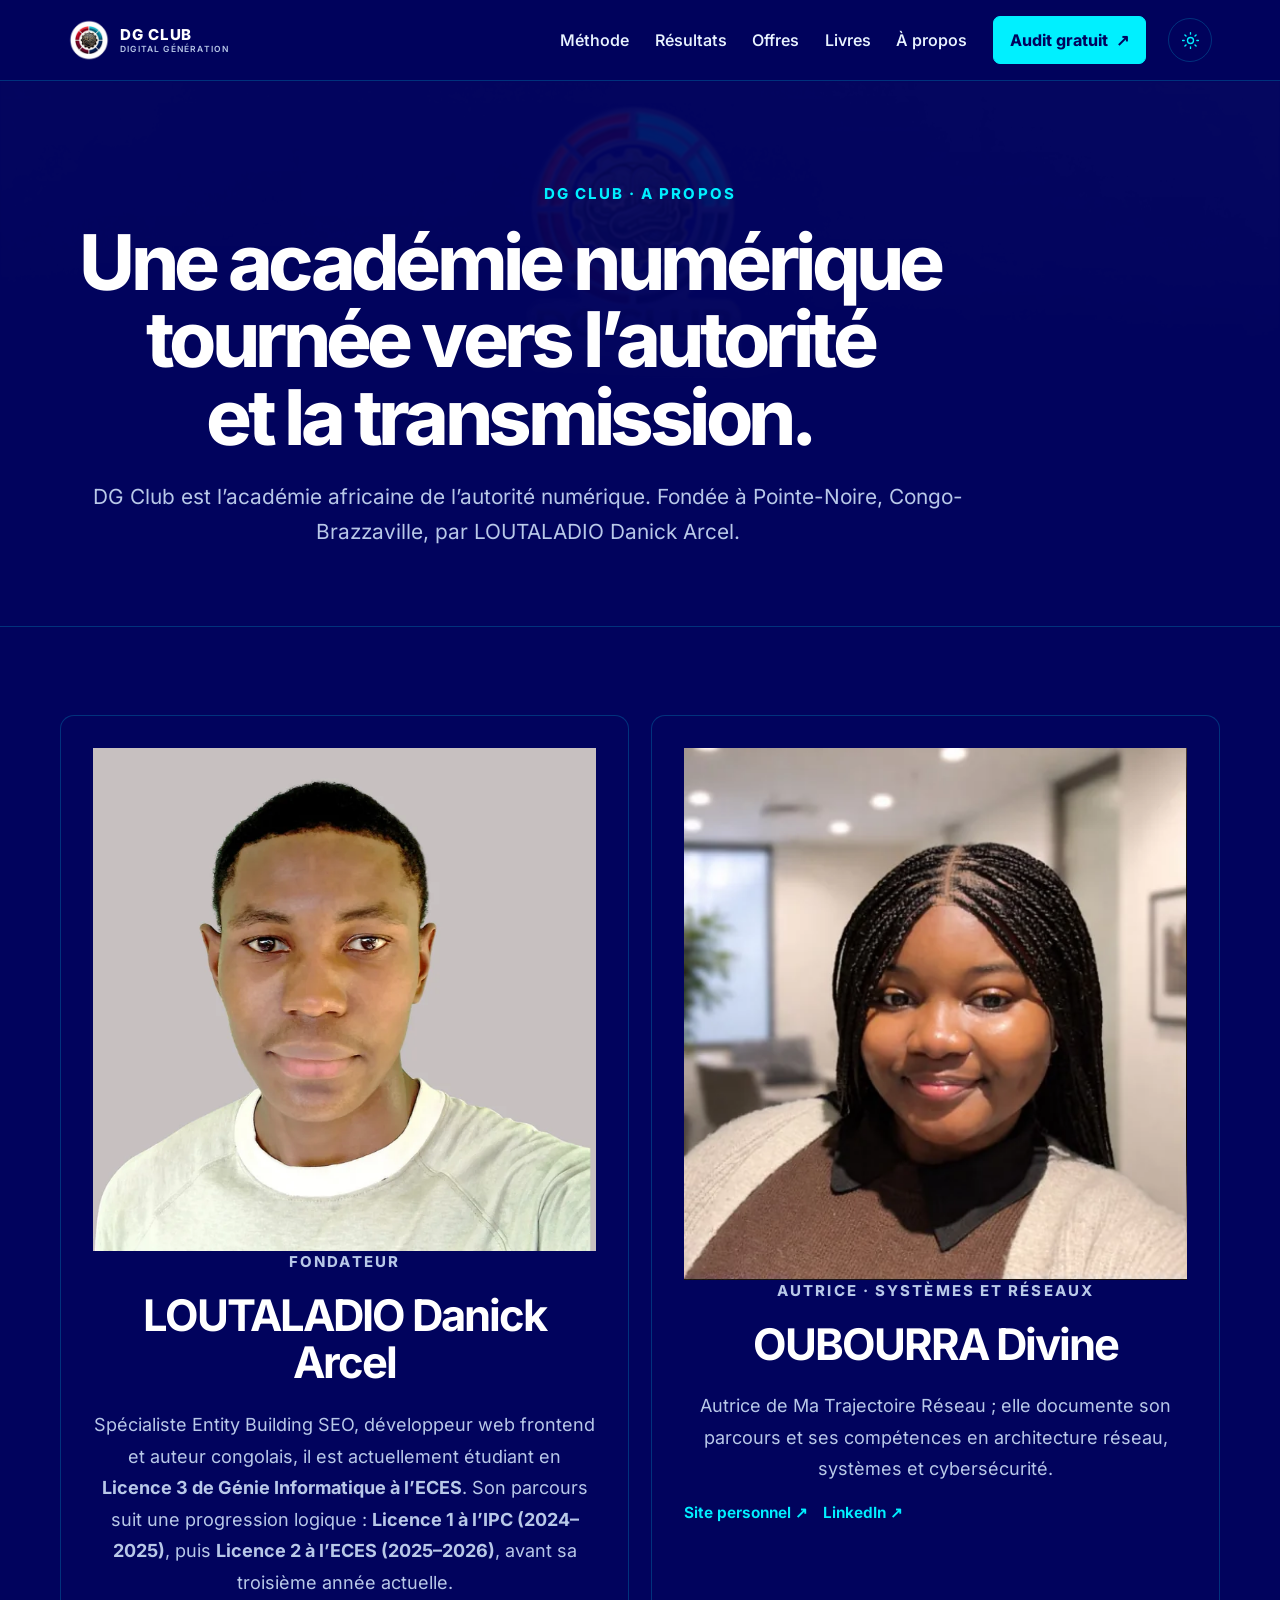
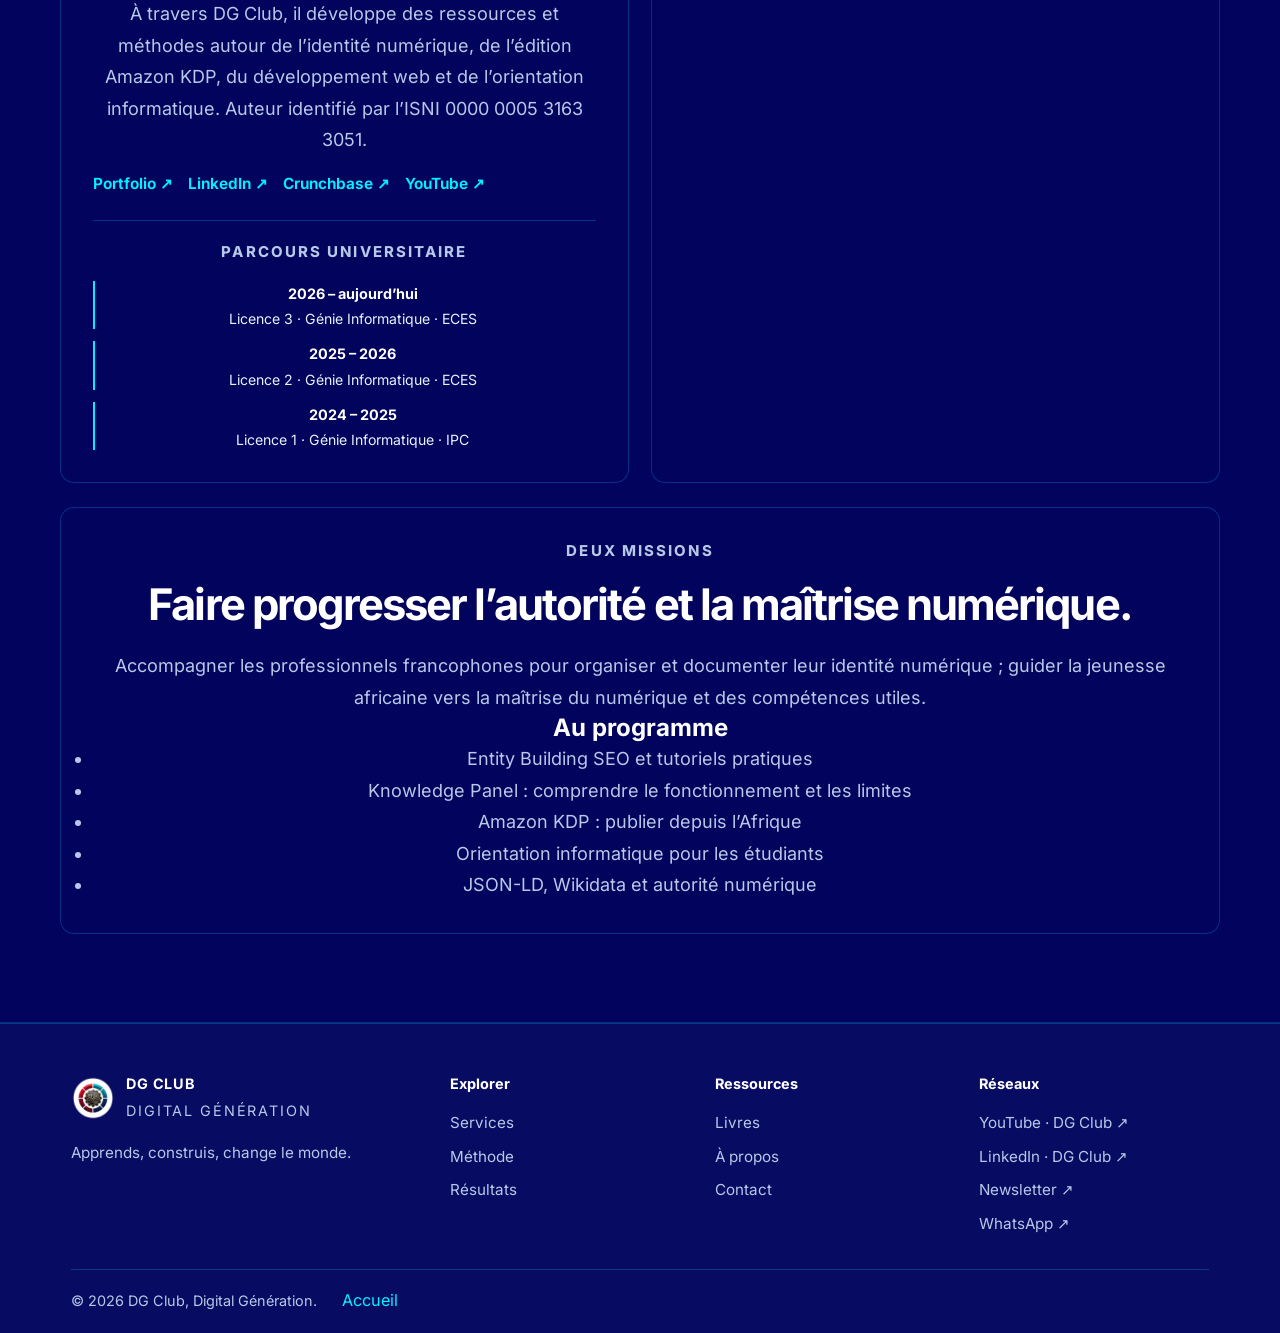
==== commit f1e2e9dd: "Update DG Club founder bio" ====
--- a/a-propos/index.html
+++ b/a-propos/index.html
@@ -3,11 +3,11 @@
 <head>
   <meta charset="utf-8"><meta name="viewport" content="width=device-width,initial-scale=1"><meta name="theme-color" content="#01035D">
   <script>try{const t=localStorage.getItem('dgclub-theme');if(t==='dark'||t==='light')document.documentElement.dataset.theme=t}catch{}</script>
-  <title>À propos de DG Club | Académie numérique</title><meta name="description" content="Découvrez la mission de DG Club, fondée à Pointe-Noire par LOUTALADIO Danick Arcel, et son équipe de créateurs et professionnels du numérique."><link rel="canonical" href="https://dgclubofficiel.vercel.app/a-propos/">
-  <meta property="og:type" content="website"><meta property="og:locale" content="fr_FR"><meta property="og:url" content="https://dgclubofficiel.vercel.app/a-propos/"><meta property="og:title" content="À propos de DG Club | Académie numérique"><meta property="og:description" content="Découvrez la mission de DG Club, fondée à Pointe-Noire par LOUTALADIO Danick Arcel, et son équipe de créateurs et professionnels du numérique."><meta property="og:image" content="https://dgclubofficiel.vercel.app/assets/Logo_DG_Club_Premium.png"><meta property="og:image:alt" content="Logo DG Club, Digital Génération">
+  <title>À propos de DG Club | Académie numérique</title><meta name="description" content="Découvrez la mission de DG Club et le parcours de son fondateur LOUTALADIO Danick Arcel, étudiant en Licence 3 de Génie Informatique à Pointe-Noire."><link rel="canonical" href="https://dgclubofficiel.vercel.app/a-propos/">
+  <meta property="og:type" content="website"><meta property="og:locale" content="fr_FR"><meta property="og:url" content="https://dgclubofficiel.vercel.app/a-propos/"><meta property="og:title" content="À propos de DG Club | Académie numérique"><meta property="og:description" content="Découvrez la mission de DG Club et le parcours de son fondateur LOUTALADIO Danick Arcel, étudiant en Licence 3 de Génie Informatique à Pointe-Noire."><meta property="og:image" content="https://dgclubofficiel.vercel.app/assets/Logo_DG_Club_Premium.png"><meta property="og:image:alt" content="Logo DG Club, Digital Génération">
   <meta name="twitter:card" content="summary_large_image"><meta name="twitter:title" content="À propos de DG Club | Académie numérique"><meta name="twitter:description" content="Découvrez la mission de DG Club, fondée à Pointe-Noire par LOUTALADIO Danick Arcel, et son équipe de créateurs et professionnels du numérique."><meta name="twitter:image" content="https://dgclubofficiel.vercel.app/assets/Logo_DG_Club_Premium.png">
   <link rel="icon" type="image/png" href="../assets/optimized/logo-favicon-64.png"><link rel="preload" href="../assets/fonts/inter-latin.woff2" as="font" type="font/woff2" crossorigin>
   <link rel="stylesheet" href="../style.css"><link rel="stylesheet" href="../hero.css"><link rel="stylesheet" href="../homepage-sections.css"><link rel="stylesheet" href="../identity-polish.css">
-  <script type="application/ld+json">{"@context":"https://schema.org","@graph":[{"@type":"Organization","@id":"https://dgclubofficiel.vercel.app/#organization","name":"DG Club","alternateName":["Club DG","Club Génération Digitale","Digital Génération Club"],"url":"https://dgclubofficiel.vercel.app/","logo":"https://dgclubofficiel.vercel.app/assets/Logo_DG_Club_Premium.png","sameAs":["https://www.youtube.com/@DGClubOfficiel","https://www.linkedin.com/company/dg-club/","https://www.facebook.com/profile.php?id=61580465067147&sk=directory_links","https://www.crunchbase.com/organization/dg-club-a2c3"],"foundingLocation":{"@type":"Place","name":"Pointe-Noire, Congo-Brazzaville","address":{"@type":"PostalAddress","addressLocality":"Pointe-Noire","addressCountry":"CG"}},"areaServed":["France","Canada","Europe francophone","Afrique francophone"],"knowsAbout":["Entity Building SEO","identité numérique","orientation informatique","Amazon KDP"],"founder":{"@id":"https://dgclubofficiel.vercel.app/#danick-loutaladio"},"member":{"@id":"https://dgclubofficiel.vercel.app/#divine-oubourra"},"description":"DG Club est une académie numérique indépendante fondée à Pointe-Noire, au Congo-Brazzaville. Elle accompagne les professionnels francophones en Entity Building SEO et en autorité numérique, et guide la jeunesse africaine vers la maîtrise du numérique."},{"@type":"WebSite","@id":"https://dgclubofficiel.vercel.app/#website","url":"https://dgclubofficiel.vercel.app/","name":"DG Club","inLanguage":"fr-FR","publisher":{"@id":"https://dgclubofficiel.vercel.app/#organization"}},{"@type":"WebPage","@id":"https://dgclubofficiel.vercel.app/a-propos/#webpage","url":"https://dgclubofficiel.vercel.app/a-propos/","name":"À propos de DG Club | Académie numérique","description":"Découvrez la mission de DG Club, fondée à Pointe-Noire par LOUTALADIO Danick Arcel, et son équipe de créateurs et professionnels du numérique.","inLanguage":"fr-FR","isPartOf":{"@id":"https://dgclubofficiel.vercel.app/#website"},"about":{"@id":"https://dgclubofficiel.vercel.app/#organization"}},{"@type":"Person","@id":"https://dgclubofficiel.vercel.app/#danick-loutaladio","name":"LOUTALADIO Danick Arcel","url":"https://loutaladiodanickarcel.vercel.app/","sameAs":["https://loutaladiodanickarcel.vercel.app/","https://www.linkedin.com/in/danick-arcel-loutaladio-3589ba394","https://www.youtube.com/@LOUTALADIODanickArcel-j6r","https://github.com/Loutaladio","https://about.me/danickarcelloutaladio","https://www.instagram.com/arcel.372/","https://x.com/ArcelDanic36328","https://www.pinterest.com/arcel372/","https://www.facebook.com/profile.php?id=61575056546876&mibextid=ZbWKwL","https://filmfreeway.com/DanickArcelLOUTALADIO","https://www.crunchbase.com/person/danick-arcel-loutaladio","https://play.google.com/store/books/details/LOUTALADIO_Danick_Arcel_Guide_Ultime_d_Orientation?id=-NegEQAAQBAJ","https://fr.scribd.com/document/919687037/Guide-Ultime-D-orientation-Et-de-Reussite-en-Genie-Informatique-Au-Congo-Brazzaville","https://www.lulu.com/spotlight/httpsaboutmedanickarcelloutaladio","https://www.linkedin.com/newsletters/le-d%C3%A9brief-tech-de-danickos-7428729441029292032"],"identifier":{"@type":"PropertyValue","propertyID":"ISNI","value":"0000 0005 3163 3051"},"jobTitle":"Spécialiste Entity Building SEO, développeur web frontend, auteur et fondateur de DG Club","description":"LOUTALADIO Danick Arcel est spécialiste en Entity Building SEO, développeur web frontend et auteur congolais. Il a fondé DG Club et développe des ressources sur l’identité numérique, la publication numérique et l’orientation informatique.","worksFor":{"@id":"https://dgclubofficiel.vercel.app/#organization"},"knowsAbout":["Entity Building SEO","référencement naturel","développement web frontend","HTML","CSS","JavaScript","SQL","Amazon KDP","orientation informatique","karaté Kyokushin-Kai"]},{"@type":"Person","@id":"https://dgclubofficiel.vercel.app/#divine-oubourra","name":"OUBOURRA Divine","url":"https://oubourragrealafeedivine.netlify.app/","sameAs":["https://oubourragrealafeedivine.netlify.app/","https://fr.linkedin.com/in/divine-oubourra-2006j","https://fr.pinterest.com/oubourradivine/"],"worksFor":{"@id":"https://dgclubofficiel.vercel.app/#organization"}}]}</script>
+  <script type="application/ld+json">{"@context":"https://schema.org","@graph":[{"@type":"Organization","@id":"https://dgclubofficiel.vercel.app/#organization","name":"DG Club","alternateName":["Club DG","Club Génération Digitale","Digital Génération Club"],"url":"https://dgclubofficiel.vercel.app/","logo":"https://dgclubofficiel.vercel.app/assets/Logo_DG_Club_Premium.png","sameAs":["https://www.youtube.com/@DGClubOfficiel","https://www.linkedin.com/company/dg-club/","https://www.facebook.com/profile.php?id=61580465067147&sk=directory_links","https://www.crunchbase.com/organization/dg-club-a2c3"],"foundingLocation":{"@type":"Place","name":"Pointe-Noire, Congo-Brazzaville","address":{"@type":"PostalAddress","addressLocality":"Pointe-Noire","addressCountry":"CG"}},"areaServed":["France","Canada","Europe francophone","Afrique francophone"],"knowsAbout":["Entity Building SEO","identité numérique","orientation informatique","Amazon KDP"],"founder":{"@id":"https://dgclubofficiel.vercel.app/#danick-loutaladio"},"member":{"@id":"https://dgclubofficiel.vercel.app/#divine-oubourra"},"description":"DG Club est une académie numérique indépendante fondée à Pointe-Noire, au Congo-Brazzaville. Elle accompagne les professionnels francophones en Entity Building SEO et en autorité numérique, et guide la jeunesse africaine vers la maîtrise du numérique."},{"@type":"WebSite","@id":"https://dgclubofficiel.vercel.app/#website","url":"https://dgclubofficiel.vercel.app/","name":"DG Club","inLanguage":"fr-FR","publisher":{"@id":"https://dgclubofficiel.vercel.app/#organization"}},{"@type":"WebPage","@id":"https://dgclubofficiel.vercel.app/a-propos/#webpage","url":"https://dgclubofficiel.vercel.app/a-propos/","name":"À propos de DG Club | Académie numérique","description":"Découvrez la mission de DG Club, fondée à Pointe-Noire par LOUTALADIO Danick Arcel, et son équipe de créateurs et professionnels du numérique.","inLanguage":"fr-FR","isPartOf":{"@id":"https://dgclubofficiel.vercel.app/#website"},"about":{"@id":"https://dgclubofficiel.vercel.app/#organization"}},{"@type":"Person","@id":"https://dgclubofficiel.vercel.app/#danick-loutaladio","name":"LOUTALADIO Danick Arcel","url":"https://loutaladiodanickarcel.vercel.app/","sameAs":["https://loutaladiodanickarcel.vercel.app/","https://www.linkedin.com/in/danick-arcel-loutaladio-3589ba394","https://www.youtube.com/@LOUTALADIODanickArcel-j6r","https://github.com/Loutaladio","https://about.me/danickarcelloutaladio","https://www.instagram.com/arcel.372/","https://x.com/ArcelDanic36328","https://www.pinterest.com/arcel372/","https://www.facebook.com/profile.php?id=61575056546876&mibextid=ZbWKwL","https://filmfreeway.com/DanickArcelLOUTALADIO","https://www.crunchbase.com/person/danick-arcel-loutaladio","https://play.google.com/store/books/details/LOUTALADIO_Danick_Arcel_Guide_Ultime_d_Orientation?id=-NegEQAAQBAJ","https://fr.scribd.com/document/919687037/Guide-Ultime-D-orientation-Et-de-Reussite-en-Genie-Informatique-Au-Congo-Brazzaville","https://www.lulu.com/spotlight/httpsaboutmedanickarcelloutaladio","https://www.linkedin.com/newsletters/le-d%C3%A9brief-tech-de-danickos-7428729441029292032"],"identifier":{"@type":"PropertyValue","propertyID":"ISNI","value":"0000 0005 3163 3051"},"jobTitle":"Spécialiste Entity Building SEO, développeur web frontend, auteur et fondateur de DG Club","description":"LOUTALADIO Danick Arcel est spécialiste en Entity Building SEO, développeur web frontend, auteur congolais et étudiant en Licence 3 de Génie Informatique à l’ECES. Son parcours comprend une Licence 1 à l’IPC (2024–2025) et une Licence 2 à l’ECES (2025–2026). Il a fondé DG Club et développe des ressources sur l’identité numérique, la publication numérique et l’orientation informatique.","worksFor":{"@id":"https://dgclubofficiel.vercel.app/#organization"},"knowsAbout":["Entity Building SEO","référencement naturel","développement web frontend","HTML","CSS","JavaScript","SQL","Amazon KDP","orientation informatique","karaté Kyokushin-Kai"]},{"@type":"Person","@id":"https://dgclubofficiel.vercel.app/#divine-oubourra","name":"OUBOURRA Divine","url":"https://oubourragrealafeedivine.netlify.app/","sameAs":["https://oubourragrealafeedivine.netlify.app/","https://fr.linkedin.com/in/divine-oubourra-2006j","https://fr.pinterest.com/oubourradivine/"],"worksFor":{"@id":"https://dgclubofficiel.vercel.app/#organization"}}]}</script>
 </head>
-<body><a class="skip-link" href="#main-content">Aller au contenu principal</a><header><nav class="site-nav" aria-label="Navigation principale"><a class="site-brand" href="/"><img src="../assets/optimized/logo-mark-96.webp" alt="" width="42" height="42"><span><strong>DG CLUB</strong><small>Digital Génération</small></span></a><button class="theme-toggle" type="button" aria-label="Passer au thème clair" title="Passer au thème clair"><svg class="theme-icon theme-icon--sun" viewBox="0 0 24 24" aria-hidden="true"><circle cx="12" cy="12" r="3.8"></circle><path d="M12 2v2m0 16v2M4.93 4.93l1.42 1.42m11.3 11.3 1.42 1.42M2 12h2m16 0h2M4.93 19.07l1.42-1.42m11.3-11.3 1.42-1.42"></path></svg><svg class="theme-icon theme-icon--moon" viewBox="0 0 24 24" aria-hidden="true"><path d="M20.2 15.1A8.6 8.6 0 0 1 8.9 3.8 8.7 8.7 0 1 0 20.2 15.1Z"></path></svg></button><button class="menu-toggle" type="button" aria-label="Ouvrir le menu" aria-expanded="false" aria-controls="site-menu"><span></span><span></span></button><ul class="site-links" id="site-menu"><li><a href="/methode/">Méthode</a></li><li><a href="/resultats/">Résultats</a></li><li><a href="/services/">Offres</a></li><li><a href="/livre/">Livres</a></li><li><a href="/a-propos/">À propos</a></li><li><a class="nav-cta" href="/contact/">Audit gratuit <span aria-hidden="true">↗</span></a></li></ul></nav></header><main id="main-content"><section class="page-hero"><div class="page-hero__inner"><p class="page-kicker">DG CLUB · A PROPOS</p><h1>Une académie numérique tournée vers l’autorité et la transmission.</h1><p class="page-hero__intro">DG Club est l’académie africaine de l’autorité numérique. Fondée à Pointe-Noire, Congo-Brazzaville, par LOUTALADIO Danick Arcel.</p></div></section><section class="page-section"><div class="page-section__inner"><div class="page-grid"><article class="page-card"><img src="../assets/optimized/founder-danick.webp" alt="Portrait de LOUTALADIO Danick Arcel" width="720" height="720" loading="lazy"><p class="page-kicker">FONDATEUR</p><h2>LOUTALADIO Danick Arcel</h2><p>Spécialiste Entity Building SEO, développeur web frontend et auteur congolais, il développe les ressources et méthodes DG Club autour de l’identité numérique, de l’édition Amazon KDP et de l’orientation informatique. Auteur identifié par l’ISNI 0000 0005 3163 3051.</p><div class="profile-links"><a href="https://loutaladiodanickarcel.vercel.app/" target="_blank" rel="noopener noreferrer">Portfolio ↗</a><a href="https://www.linkedin.com/in/danick-arcel-loutaladio-3589ba394" target="_blank" rel="noopener noreferrer">LinkedIn ↗</a><a href="https://www.crunchbase.com/person/danick-arcel-loutaladio" target="_blank" rel="noopener noreferrer">Crunchbase ↗</a><a href="https://www.youtube.com/@LOUTALADIODanickArcel-j6r" target="_blank" rel="noopener noreferrer">YouTube ↗</a></div></article><article class="page-card"><img src="../assets/optimized/founder-divine.webp" alt="Portrait d’OUBOURRA Divine" width="485" height="513" loading="lazy"><p class="page-kicker">AUTRICE · SYSTÈMES ET RÉSEAUX</p><h2>OUBOURRA Divine</h2><p>Autrice de Ma Trajectoire Réseau ; elle documente son parcours et ses compétences en architecture réseau, systèmes et cybersécurité.</p><div class="profile-links"><a href="https://oubourragrealafeedivine.netlify.app/" target="_blank" rel="noopener noreferrer">Site personnel ↗</a><a href="https://fr.linkedin.com/in/divine-oubourra-2006j" target="_blank" rel="noopener noreferrer">LinkedIn ↗</a></div></article></div><article class="page-card" style="margin-top:24px"><p class="page-kicker">DEUX MISSIONS</p><h2>Faire progresser l’autorité et la maîtrise numérique.</h2><p>Accompagner les professionnels francophones pour organiser et documenter leur identité numérique ; guider la jeunesse africaine vers la maîtrise du numérique et des compétences utiles.</p><h3>Au programme</h3><ul><li>Entity Building SEO et tutoriels pratiques</li><li>Knowledge Panel : comprendre le fonctionnement et les limites</li><li>Amazon KDP : publier depuis l’Afrique</li><li>Orientation informatique pour les étudiants</li><li>JSON-LD, Wikidata et autorité numérique</li></ul></article></div></section></main><footer class="site-footer"><div class="home-container footer-grid"><div class="footer-brand"><a href="/"><img src="../assets/optimized/logo-mark-96.webp" alt="" width="44" height="44"><span><strong>DG CLUB</strong><small>DIGITAL GÉNÉRATION</small></span></a><p>Apprends, construis, change le monde.</p></div><div class="footer-column"><h2>Explorer</h2><a href="/services/">Services</a><a href="/methode/">Méthode</a><a href="/resultats/">Résultats</a></div><div class="footer-column"><h2>Ressources</h2><a href="/livre/">Livres</a><a href="/a-propos/">À propos</a><a href="/contact/">Contact</a></div><div class="footer-column"><h2>Réseaux</h2><a href="https://www.youtube.com/@DGClubOfficiel" target="_blank" rel="noopener noreferrer">YouTube · DG Club ↗</a><a href="https://www.linkedin.com/company/dg-club/" target="_blank" rel="noopener noreferrer">LinkedIn · DG Club ↗</a><a href="https://www.linkedin.com/newsletters/le-d%C3%A9brief-tech-de-danickos-7428729441029292032" target="_blank" rel="noopener noreferrer">Newsletter ↗</a><a href="https://wa.me/242064742678" target="_blank" rel="noopener noreferrer">WhatsApp ↗</a></div></div><div class="home-container footer-bottom"><p>© 2026 DG Club, Digital Génération.</p><a href="/">Accueil</a></div></footer><script src="../site-config.js" defer></script><script src="../assets/gsap.min.js" defer></script><script src="../hero-motion.js" defer></script></body></html>
+<body><a class="skip-link" href="#main-content">Aller au contenu principal</a><header><nav class="site-nav" aria-label="Navigation principale"><a class="site-brand" href="/"><img src="../assets/optimized/logo-mark-96.webp" alt="" width="42" height="42"><span><strong>DG CLUB</strong><small>Digital Génération</small></span></a><button class="theme-toggle" type="button" aria-label="Passer au thème clair" title="Passer au thème clair"><svg class="theme-icon theme-icon--sun" viewBox="0 0 24 24" aria-hidden="true"><circle cx="12" cy="12" r="3.8"></circle><path d="M12 2v2m0 16v2M4.93 4.93l1.42 1.42m11.3 11.3 1.42 1.42M2 12h2m16 0h2M4.93 19.07l1.42-1.42m11.3-11.3 1.42-1.42"></path></svg><svg class="theme-icon theme-icon--moon" viewBox="0 0 24 24" aria-hidden="true"><path d="M20.2 15.1A8.6 8.6 0 0 1 8.9 3.8 8.7 8.7 0 1 0 20.2 15.1Z"></path></svg></button><button class="menu-toggle" type="button" aria-label="Ouvrir le menu" aria-expanded="false" aria-controls="site-menu"><span></span><span></span></button><ul class="site-links" id="site-menu"><li><a href="/methode/">Méthode</a></li><li><a href="/resultats/">Résultats</a></li><li><a href="/services/">Offres</a></li><li><a href="/livre/">Livres</a></li><li><a href="/a-propos/">À propos</a></li><li><a class="nav-cta" href="/contact/">Audit gratuit <span aria-hidden="true">↗</span></a></li></ul></nav></header><main id="main-content"><section class="page-hero"><div class="page-hero__inner"><p class="page-kicker">DG CLUB · A PROPOS</p><h1>Une académie numérique tournée vers l’autorité et la transmission.</h1><p class="page-hero__intro">DG Club est l’académie africaine de l’autorité numérique. Fondée à Pointe-Noire, Congo-Brazzaville, par LOUTALADIO Danick Arcel.</p></div></section><section class="page-section"><div class="page-section__inner"><div class="page-grid"><article class="page-card"><img src="../assets/optimized/founder-danick.webp" alt="Portrait de LOUTALADIO Danick Arcel" width="720" height="720" loading="lazy"><p class="page-kicker">FONDATEUR</p><h2>LOUTALADIO Danick Arcel</h2><p>Spécialiste Entity Building SEO, développeur web frontend et auteur congolais, il est actuellement étudiant en <strong>Licence 3 de Génie Informatique à l’ECES</strong>. Son parcours suit une progression logique : <strong>Licence 1 à l’IPC (2024–2025)</strong>, puis <strong>Licence 2 à l’ECES (2025–2026)</strong>, avant sa troisième année actuelle.</p><p>À travers DG Club, il développe des ressources et méthodes autour de l’identité numérique, de l’édition Amazon KDP, du développement web et de l’orientation informatique. Auteur identifié par l’ISNI 0000 0005 3163 3051.</p><div class="profile-links"><a href="https://loutaladiodanickarcel.vercel.app/" target="_blank" rel="noopener noreferrer">Portfolio ↗</a><a href="https://www.linkedin.com/in/danick-arcel-loutaladio-3589ba394" target="_blank" rel="noopener noreferrer">LinkedIn ↗</a><a href="https://www.crunchbase.com/person/danick-arcel-loutaladio" target="_blank" rel="noopener noreferrer">Crunchbase ↗</a><a href="https://www.youtube.com/@LOUTALADIODanickArcel-j6r" target="_blank" rel="noopener noreferrer">YouTube ↗</a></div><div class="education-timeline" aria-label="Parcours universitaire de LOUTALADIO Danick Arcel"><p class="page-kicker">PARCOURS UNIVERSITAIRE</p><ol><li><strong>2026 – aujourd’hui</strong><span>Licence 3 · Génie Informatique · ECES</span></li><li><strong>2025 – 2026</strong><span>Licence 2 · Génie Informatique · ECES</span></li><li><strong>2024 – 2025</strong><span>Licence 1 · Génie Informatique · IPC</span></li></ol></div></article><article class="page-card"><img src="../assets/optimized/founder-divine.webp" alt="Portrait d’OUBOURRA Divine" width="485" height="513" loading="lazy"><p class="page-kicker">AUTRICE · SYSTÈMES ET RÉSEAUX</p><h2>OUBOURRA Divine</h2><p>Autrice de Ma Trajectoire Réseau ; elle documente son parcours et ses compétences en architecture réseau, systèmes et cybersécurité.</p><div class="profile-links"><a href="https://oubourragrealafeedivine.netlify.app/" target="_blank" rel="noopener noreferrer">Site personnel ↗</a><a href="https://fr.linkedin.com/in/divine-oubourra-2006j" target="_blank" rel="noopener noreferrer">LinkedIn ↗</a></div></article></div><article class="page-card" style="margin-top:24px"><p class="page-kicker">DEUX MISSIONS</p><h2>Faire progresser l’autorité et la maîtrise numérique.</h2><p>Accompagner les professionnels francophones pour organiser et documenter leur identité numérique ; guider la jeunesse africaine vers la maîtrise du numérique et des compétences utiles.</p><h3>Au programme</h3><ul><li>Entity Building SEO et tutoriels pratiques</li><li>Knowledge Panel : comprendre le fonctionnement et les limites</li><li>Amazon KDP : publier depuis l’Afrique</li><li>Orientation informatique pour les étudiants</li><li>JSON-LD, Wikidata et autorité numérique</li></ul></article></div></section></main><footer class="site-footer"><div class="home-container footer-grid"><div class="footer-brand"><a href="/"><img src="../assets/optimized/logo-mark-96.webp" alt="" width="44" height="44"><span><strong>DG CLUB</strong><small>DIGITAL GÉNÉRATION</small></span></a><p>Apprends, construis, change le monde.</p></div><div class="footer-column"><h2>Explorer</h2><a href="/services/">Services</a><a href="/methode/">Méthode</a><a href="/resultats/">Résultats</a></div><div class="footer-column"><h2>Ressources</h2><a href="/livre/">Livres</a><a href="/a-propos/">À propos</a><a href="/contact/">Contact</a></div><div class="footer-column"><h2>Réseaux</h2><a href="https://www.youtube.com/@DGClubOfficiel" target="_blank" rel="noopener noreferrer">YouTube · DG Club ↗</a><a href="https://www.linkedin.com/company/dg-club/" target="_blank" rel="noopener noreferrer">LinkedIn · DG Club ↗</a><a href="https://www.linkedin.com/newsletters/le-d%C3%A9brief-tech-de-danickos-7428729441029292032" target="_blank" rel="noopener noreferrer">Newsletter ↗</a><a href="https://wa.me/242064742678" target="_blank" rel="noopener noreferrer">WhatsApp ↗</a></div></div><div class="home-container footer-bottom"><p>© 2026 DG Club, Digital Génération.</p><a href="/">Accueil</a></div></footer><script src="../site-config.js" defer></script><script src="../assets/gsap.min.js" defer></script><script src="../hero-motion.js" defer></script></body></html>
--- a/homepage-sections.css
+++ b/homepage-sections.css
@@ -321,3 +321,43 @@
 @media (prefers-reduced-motion: reduce) {
   .home-section *, .site-footer *, .button { scroll-behavior: auto !important; animation-duration: .01ms !important; animation-iteration-count: 1 !important; transition-duration: .01ms !important; }
 }
+
+
+/* Mockups livre fournis : aperçu sobre, fond blanc, images jamais rognées. */
+.book-mockups {
+  display: grid;
+  grid-template-columns: repeat(2, minmax(0, 1fr));
+  gap: 8px;
+  width: 100%;
+  margin: 14px 0 8px;
+}
+.book-mockups figure {
+  min-width: 0;
+  margin: 0;
+  padding: 7px;
+  border: 1px solid var(--border-color);
+  border-radius: 8px;
+  background: #fff;
+}
+.book-mockups img {
+  display: block;
+  width: 100%;
+  max-width: 100%;
+  height: auto;
+  aspect-ratio: 1.3;
+  object-fit: contain;
+  background: #fff;
+}
+.book-mockups figcaption {
+  margin-top: 5px;
+  color: #333;
+  font-size: .68rem;
+  font-weight: 650;
+  line-height: 1.4;
+  text-align: center;
+}
+@media (max-width: 620px) {
+  .book-mockups { gap: 6px; }
+  .book-mockups figure { padding: 5px; }
+  .book-mockups figcaption { font-size: .64rem; }
+}
--- a/identity-polish.css
+++ b/identity-polish.css
@@ -42,10 +42,10 @@
 
 /* Supplied book covers stay uncropped and get enough space to read the actual artwork. */
 .book-grid { grid-template-columns: minmax(0, 1fr); width: min(100%, 1080px); margin-inline: auto; gap: 22px; }
-.book-card { min-width: 0; grid-template-columns: minmax(320px, .72fr) minmax(0, 1fr); gap: clamp(22px, 3vw, 36px); align-items: center; padding: clamp(22px, 3vw, 36px); }
-.book-visual { position: relative; display: grid; place-items: center; width: 100%; min-width: 0; min-height: 470px; align-self: center; padding: 12px; perspective: 1200px; transform: perspective(1200px) rotateY(-2deg) rotateZ(-.4deg); border: 1px solid var(--border-color); border-radius: 3px; background: var(--surface-color); box-shadow: 7px 12px 24px rgba(0, 0, 0, .20); transition: transform .2s ease, box-shadow .2s ease; }
+.book-card { min-width: 0; grid-template-columns: minmax(360px, .9fr) minmax(0, 1fr); gap: clamp(24px, 3.5vw, 42px); align-items: center; padding: clamp(24px, 3.5vw, 42px); }
+.book-visual { position: relative; display: grid; place-items: center; width: 100%; min-width: 0; min-height: 520px; align-self: center; padding: 14px; perspective: 1200px; transform: perspective(1200px) rotateY(-2deg) rotateZ(-.4deg); border: 1px solid var(--border-color); border-radius: 3px; background: var(--surface-color); box-shadow: 7px 12px 24px rgba(0, 0, 0, .20); transition: transform .2s ease, box-shadow .2s ease; }
 .book-visual::after { position: absolute; inset: 3px -5px 3px auto; width: 5px; content: ""; border-block: 1px solid var(--border-color); background: linear-gradient(90deg, var(--surface-color), var(--background-color)); }
-.book-visual img { display: block; width: min(100%, 300px); max-height: 450px; object-fit: contain; object-position: center; }
+.book-visual img { display: block; width: min(100%, 350px); max-height: 510px; object-fit: contain; object-position: center; }
 .book-visual:hover, .book-visual:focus-visible { transform: perspective(1200px) rotateY(0) rotateZ(0) translateY(-2px); box-shadow: 9px 15px 27px rgba(0, 0, 0, .24); }
 .book-copy { min-width: 0; }
 .book-copy h4 { font-size: 1.23rem; line-height: 1.24; }
@@ -110,8 +110,8 @@
 .page-cta-row { display: flex; flex-wrap: wrap; gap: 12px; margin-top: 25px; }
 .page-cta-row .button { min-height: 48px; font-size: 1rem; }
 .catalog-grid { display: grid; grid-template-columns: minmax(0,1fr); width: min(100%, 1080px); margin-inline: auto; gap: 26px; }
-.catalog-card { display: grid; grid-template-columns: minmax(320px, .72fr) minmax(0, 1fr); align-items: center; gap: clamp(26px, 4vw, 52px); min-width: 0; padding: clamp(24px, 4vw, 44px); border: 1px solid var(--border-color); border-radius: 18px; background: var(--background-color); }
-.catalog-card > img { display: block; width: min(100%, 340px); height: auto; max-height: 510px; margin: 0 auto; object-fit: contain; object-position: center; border-radius: 4px; box-shadow: 8px 13px 25px rgba(0,0,0,.2); }
+.catalog-card { display: grid; grid-template-columns: minmax(360px, .9fr) minmax(0, 1fr); align-items: center; gap: clamp(28px, 4vw, 58px); min-width: 0; padding: clamp(26px, 4vw, 48px); border: 1px solid var(--border-color); border-radius: 18px; background: var(--background-color); }
+.catalog-card > img { display: block; width: min(100%, 390px); height: auto; max-height: 590px; margin: 0 auto; object-fit: contain; object-position: center; border-radius: 4px; box-shadow: 8px 13px 25px rgba(0,0,0,.2); }
 .catalog-card > div { display: flex; flex: 1; flex-direction: column; align-items: flex-start; width: 100%; min-width: 0; }
 .catalog-card h3 { margin: 6px 0 12px; font-size: clamp(1.25rem, 2vw, 1.65rem); line-height: 1.2; overflow-wrap: anywhere; }
 .catalog-card .book-author { margin: 0 0 10px; color: var(--text-dark-color); font-size: .82rem; font-weight: 720; letter-spacing: .05em; line-height: 1.5; text-transform: uppercase; }
@@ -121,7 +121,7 @@
 .catalog-card > div > a { display: inline-flex; align-items: center; min-height: 46px; margin: 8px 0 0; padding: 10px 15px; border: 1px solid var(--border-color); border-radius: 8px; font-weight: 680; line-height: 1.35; text-decoration: none; }
 .catalog-card > div > a:hover { border-color: var(--brand-cyan); text-decoration: underline; text-underline-offset: 3px; }
 #invisible.catalog-card { border-color: color-mix(in srgb, var(--brand-cyan) 55%, var(--border-color)); }
-#invisible.catalog-card > img { width: min(100%, 340px); max-height: 510px; }
+#invisible.catalog-card > img { width: min(100%, 390px); max-height: 590px; }
 #invisible.catalog-card > div > a { justify-content: center; width: 100%; margin-top: auto; background: var(--brand-cyan); border-color: var(--brand-cyan); color: var(--brand-navy); text-align: center; }
 :root[data-theme="light"] #invisible.catalog-card > div > a { color: #01035D; }
 .social-link-grid { display: grid; grid-template-columns: repeat(3, minmax(0,1fr)); gap: 12px; }
@@ -172,15 +172,15 @@
   .book-grid, .campaign-grid { grid-template-columns: 1fr; }
   .book-grid { grid-template-columns: 1fr; }
   .book-card { grid-template-columns: minmax(0, 1fr); gap: 18px; padding: 24px; }
-  .book-visual { width: min(100%, 300px); min-height: 0; margin-inline: auto; }
-  .book-visual img { width: 100%; max-height: 440px; }
+  .book-visual { width: min(100%, 340px); min-height: 0; margin-inline: auto; }
+  .book-visual img { width: 100%; max-height: 500px; }
   .campaign-card { max-width: 580px; margin-inline: auto; }
   .campaign-heading { grid-template-columns: 1fr; gap: 8px; }
   .social-directory__groups { grid-template-columns: 1fr; }
   .learning-poster { grid-template-columns: minmax(100px, .36fr) minmax(0,.64fr); gap: 18px; padding: 18px; }
   .page-grid, .catalog-grid { grid-template-columns: 1fr; }
   .catalog-card { grid-template-columns: minmax(0, 1fr); gap: 24px; }
-  .catalog-card > img { width: min(100%, 300px); max-height: 450px; }
+  .catalog-card > img { width: min(100%, 320px); max-height: 480px; }
   .social-link-grid { grid-template-columns: 1fr 1fr; }
   .page-hero { padding-inline: 20px; }
   .page-section { padding-inline: 20px; }
@@ -188,13 +188,13 @@
 }
 @media (max-width: 430px) {
   .book-card { grid-template-columns: minmax(0, 1fr); gap: 16px; padding: 20px; }
-  .book-visual { width: min(100%, 260px); min-height: 0; }
-  .book-visual img { max-height: 390px; }
+  .book-visual { width: min(100%, 300px); min-height: 0; }
+  .book-visual img { max-height: 450px; }
   .book-copy h4 { font-size: 1.08rem; }
   .book-links { display: grid; gap: 4px; }
   .learning-poster { grid-template-columns: 96px minmax(0,1fr); gap: 14px; }
   .catalog-card { padding: 20px; }
-  .catalog-card > img { width: min(100%, 270px); max-height: 405px; margin-bottom: 0; }
+  .catalog-card > img { width: min(100%, 290px); max-height: 435px; margin-bottom: 0; }
   .social-link-grid { grid-template-columns: 1fr; }
   .campaign-card { padding: 9px; }
   .page-hero h1 { font-size: clamp(2.35rem, 11vw, 3.6rem); }
@@ -245,8 +245,8 @@
 .page-section .page-card p > a:not(.button) { text-decoration: underline; text-decoration-thickness: .07em; text-underline-offset: 4px; }
 
 /* Compact, readable infographic; the full original opens on click. */
-.process-infographic { width: min(100%, 460px); margin: 24px auto 18px; }
-.process-infographic img { max-height: 575px; }
+.process-infographic { width: min(100%, 380px); margin: 24px auto 18px; }
+.process-infographic img { max-height: 490px; }
 
 
 /* Low-vision-friendly reading: comfortable body copy, legible secondary text and controls. */
@@ -301,3 +301,45 @@
   .proof-heading { display: grid; grid-template-columns: minmax(0, .9fr) minmax(0, 1fr); align-items: start; gap: 24px; }
   .proof-heading > p { align-self: end; max-width: 39ch; }
 }
+
+/* Clear, accessible audit booking choices on the homepage and contact page. */
+.contact-booking-actions { display: grid; gap: 10px; max-width: 460px; margin: 22px 0 16px; }
+.contact-booking-actions .button { width: 100%; min-height: 52px; padding: 11px 16px; white-space: normal; }
+.contact-booking-actions .button--outline { border-color: var(--brand-cyan); }
+:root[data-theme="light"] .contact-booking-actions .button--outline { border-color: var(--brand-navy); }
+#hero.hero-section .hero-proof-link { margin: 9px 0 0; color: var(--text-dark-color); font-size: .9rem; line-height: 1.55; }
+#hero.hero-section .hero-proof-link a { color: var(--brand-link-color); text-underline-offset: 4px; }
+
+
+/* Commercial launch pricing: local FCFA prices are explicit and easy to scan. */
+.launch-pricing {
+  display: grid;
+  grid-template-columns: minmax(0, 1.4fr) minmax(220px, .8fr);
+  gap: 22px;
+  align-items: center;
+  margin: 22px 0 30px;
+  padding: clamp(20px, 3vw, 30px);
+  border: 1px solid color-mix(in srgb, var(--brand-cyan) 45%, var(--border-color));
+  border-radius: 14px;
+  background: linear-gradient(135deg, color-mix(in srgb, var(--brand-cyan) 10%, var(--background-color)), var(--background-color));
+}
+.launch-pricing h3, .launch-pricing h2 { margin: 0 0 8px; }
+.launch-pricing p { margin: 0; line-height: 1.65; }
+.launch-pricing__eyebrow { margin-bottom: 8px !important; color: var(--brand-cyan); font-size: .78rem; font-weight: 800; letter-spacing: .12em; text-transform: uppercase; }
+.launch-pricing__audience { display: grid; gap: 7px; padding-left: 20px; border-left: 2px solid var(--brand-cyan); color: var(--text-light-color); line-height: 1.55; }
+.launch-pricing__audience strong { color: var(--text-color); }
+.offer-price small { display: block; margin-top: 5px; color: var(--text-light-color); font-size: .82rem; }
+.normal-price { color: var(--text-light-color); }
+.campaign-pricing { display: grid; gap: 4px; margin: 10px 0 20px; padding: 16px 18px; border: 1px solid color-mix(in srgb, var(--brand-cyan) 52%, var(--border-color)); border-radius: 10px; background: color-mix(in srgb, var(--brand-cyan) 8%, var(--background-color)); }
+.campaign-pricing p { margin: 0; color: var(--brand-cyan); font-size: .76rem; font-weight: 800; letter-spacing: .08em; text-transform: uppercase; }
+.campaign-pricing strong { color: var(--text-color); font-size: clamp(1.45rem, 3vw, 2rem); line-height: 1.1; }
+.campaign-pricing span { color: var(--text-light-color); font-size: .88rem; }
+.campaign-pricing--featured { border-color: color-mix(in srgb, var(--brand-cyan) 78%, var(--border-color)); }
+@media (max-width: 700px) { .launch-pricing { grid-template-columns: 1fr; } .launch-pricing__audience { padding: 14px 0 0; border-top: 2px solid var(--brand-cyan); border-left: 0; } }
+
+/* Founder bio: make the academic progression visible without turning the profile into a CV dump. */
+.education-timeline { margin-top: 24px; padding-top: 20px; border-top: 1px solid var(--border-color); }
+.education-timeline ol { display: grid; gap: 12px; margin: 10px 0 0; padding: 0; list-style: none; }
+.education-timeline li { display: grid; gap: 2px; padding-left: 14px; border-left: 2px solid var(--brand-cyan); }
+.education-timeline li strong { color: var(--text-color); font-size: .9rem; }
+.education-timeline li span { color: var(--text-light-color); font-size: .88rem; line-height: 1.5; }
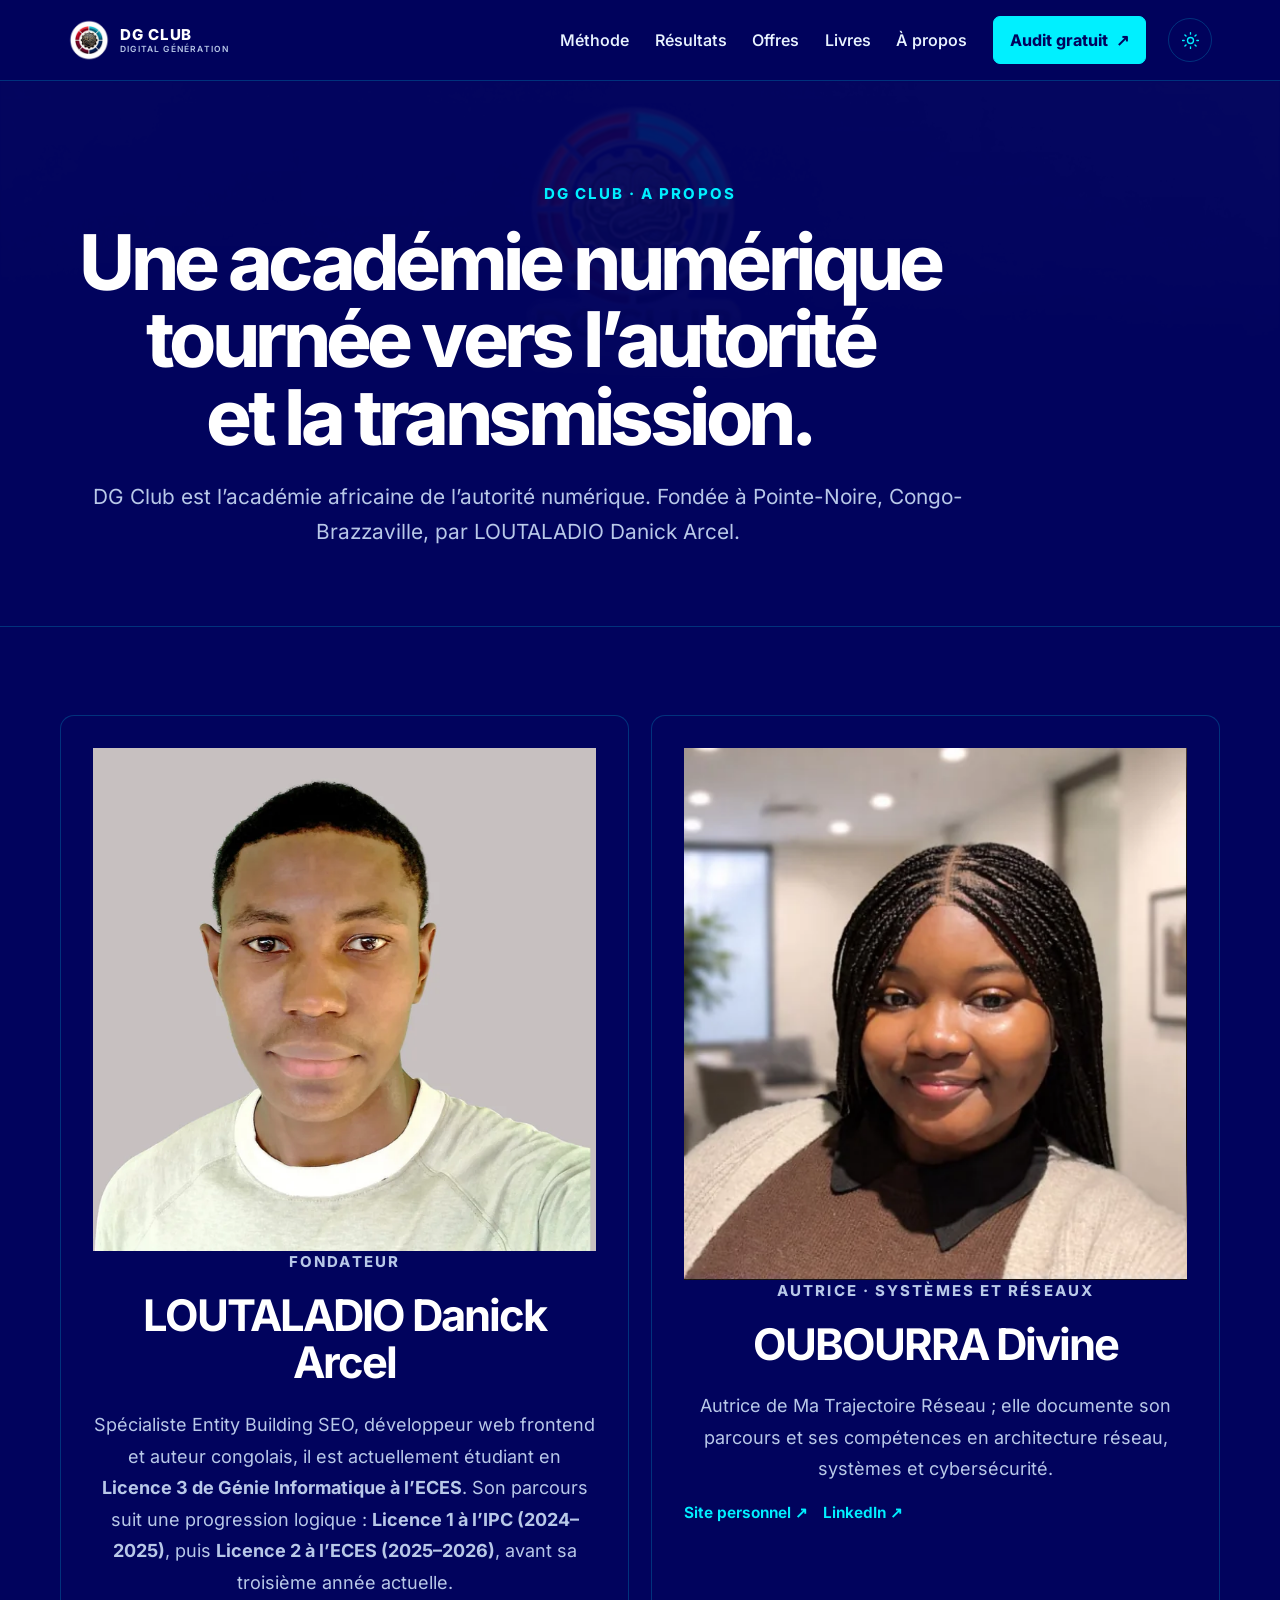
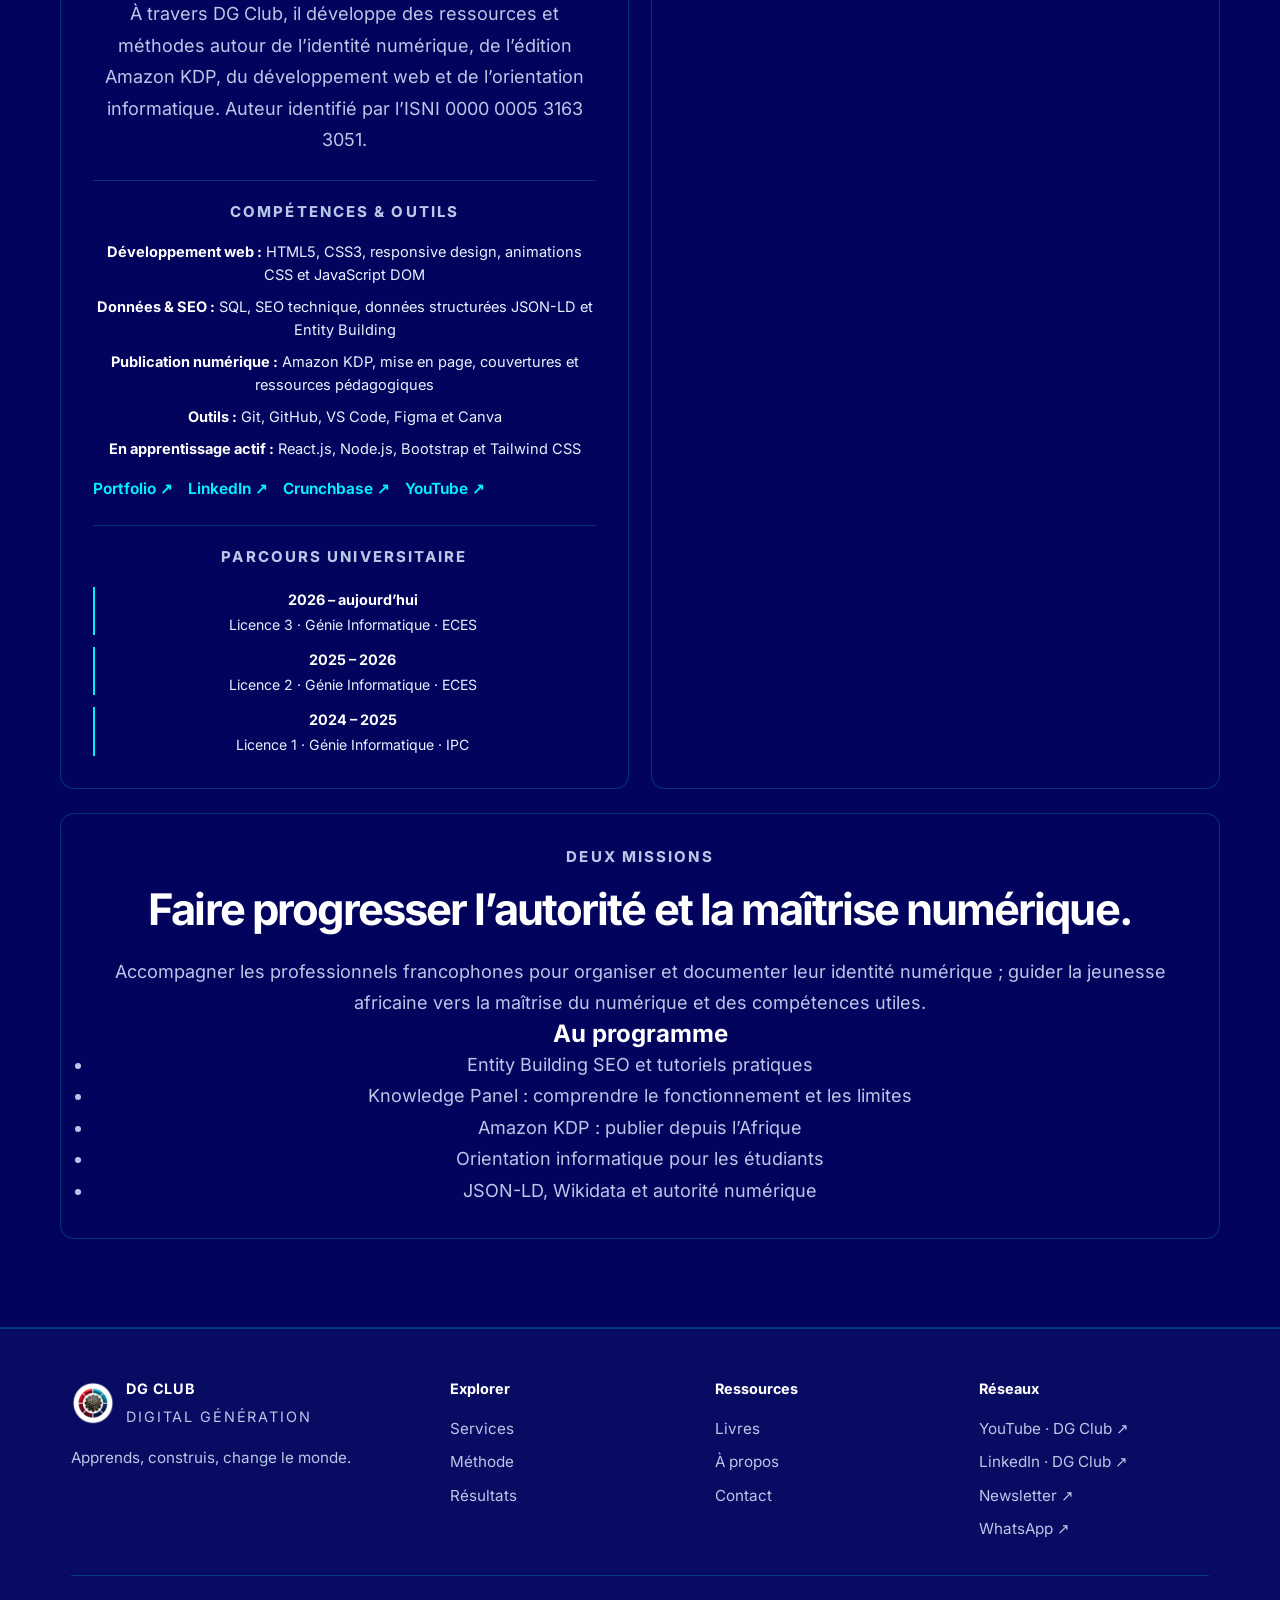
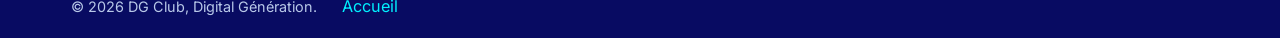
==== commit 5d9628e2: "Expand DG Club founder profile" ====
--- a/a-propos/index.html
+++ b/a-propos/index.html
@@ -8,6 +8,6 @@
   <meta name="twitter:card" content="summary_large_image"><meta name="twitter:title" content="À propos de DG Club | Académie numérique"><meta name="twitter:description" content="Découvrez la mission de DG Club, fondée à Pointe-Noire par LOUTALADIO Danick Arcel, et son équipe de créateurs et professionnels du numérique."><meta name="twitter:image" content="https://dgclubofficiel.vercel.app/assets/Logo_DG_Club_Premium.png">
   <link rel="icon" type="image/png" href="../assets/optimized/logo-favicon-64.png"><link rel="preload" href="../assets/fonts/inter-latin.woff2" as="font" type="font/woff2" crossorigin>
   <link rel="stylesheet" href="../style.css"><link rel="stylesheet" href="../hero.css"><link rel="stylesheet" href="../homepage-sections.css"><link rel="stylesheet" href="../identity-polish.css">
-  <script type="application/ld+json">{"@context":"https://schema.org","@graph":[{"@type":"Organization","@id":"https://dgclubofficiel.vercel.app/#organization","name":"DG Club","alternateName":["Club DG","Club Génération Digitale","Digital Génération Club"],"url":"https://dgclubofficiel.vercel.app/","logo":"https://dgclubofficiel.vercel.app/assets/Logo_DG_Club_Premium.png","sameAs":["https://www.youtube.com/@DGClubOfficiel","https://www.linkedin.com/company/dg-club/","https://www.facebook.com/profile.php?id=61580465067147&sk=directory_links","https://www.crunchbase.com/organization/dg-club-a2c3"],"foundingLocation":{"@type":"Place","name":"Pointe-Noire, Congo-Brazzaville","address":{"@type":"PostalAddress","addressLocality":"Pointe-Noire","addressCountry":"CG"}},"areaServed":["France","Canada","Europe francophone","Afrique francophone"],"knowsAbout":["Entity Building SEO","identité numérique","orientation informatique","Amazon KDP"],"founder":{"@id":"https://dgclubofficiel.vercel.app/#danick-loutaladio"},"member":{"@id":"https://dgclubofficiel.vercel.app/#divine-oubourra"},"description":"DG Club est une académie numérique indépendante fondée à Pointe-Noire, au Congo-Brazzaville. Elle accompagne les professionnels francophones en Entity Building SEO et en autorité numérique, et guide la jeunesse africaine vers la maîtrise du numérique."},{"@type":"WebSite","@id":"https://dgclubofficiel.vercel.app/#website","url":"https://dgclubofficiel.vercel.app/","name":"DG Club","inLanguage":"fr-FR","publisher":{"@id":"https://dgclubofficiel.vercel.app/#organization"}},{"@type":"WebPage","@id":"https://dgclubofficiel.vercel.app/a-propos/#webpage","url":"https://dgclubofficiel.vercel.app/a-propos/","name":"À propos de DG Club | Académie numérique","description":"Découvrez la mission de DG Club, fondée à Pointe-Noire par LOUTALADIO Danick Arcel, et son équipe de créateurs et professionnels du numérique.","inLanguage":"fr-FR","isPartOf":{"@id":"https://dgclubofficiel.vercel.app/#website"},"about":{"@id":"https://dgclubofficiel.vercel.app/#organization"}},{"@type":"Person","@id":"https://dgclubofficiel.vercel.app/#danick-loutaladio","name":"LOUTALADIO Danick Arcel","url":"https://loutaladiodanickarcel.vercel.app/","sameAs":["https://loutaladiodanickarcel.vercel.app/","https://www.linkedin.com/in/danick-arcel-loutaladio-3589ba394","https://www.youtube.com/@LOUTALADIODanickArcel-j6r","https://github.com/Loutaladio","https://about.me/danickarcelloutaladio","https://www.instagram.com/arcel.372/","https://x.com/ArcelDanic36328","https://www.pinterest.com/arcel372/","https://www.facebook.com/profile.php?id=61575056546876&mibextid=ZbWKwL","https://filmfreeway.com/DanickArcelLOUTALADIO","https://www.crunchbase.com/person/danick-arcel-loutaladio","https://play.google.com/store/books/details/LOUTALADIO_Danick_Arcel_Guide_Ultime_d_Orientation?id=-NegEQAAQBAJ","https://fr.scribd.com/document/919687037/Guide-Ultime-D-orientation-Et-de-Reussite-en-Genie-Informatique-Au-Congo-Brazzaville","https://www.lulu.com/spotlight/httpsaboutmedanickarcelloutaladio","https://www.linkedin.com/newsletters/le-d%C3%A9brief-tech-de-danickos-7428729441029292032"],"identifier":{"@type":"PropertyValue","propertyID":"ISNI","value":"0000 0005 3163 3051"},"jobTitle":"Spécialiste Entity Building SEO, développeur web frontend, auteur et fondateur de DG Club","description":"LOUTALADIO Danick Arcel est spécialiste en Entity Building SEO, développeur web frontend, auteur congolais et étudiant en Licence 3 de Génie Informatique à l’ECES. Son parcours comprend une Licence 1 à l’IPC (2024–2025) et une Licence 2 à l’ECES (2025–2026). Il a fondé DG Club et développe des ressources sur l’identité numérique, la publication numérique et l’orientation informatique.","worksFor":{"@id":"https://dgclubofficiel.vercel.app/#organization"},"knowsAbout":["Entity Building SEO","référencement naturel","développement web frontend","HTML","CSS","JavaScript","SQL","Amazon KDP","orientation informatique","karaté Kyokushin-Kai"]},{"@type":"Person","@id":"https://dgclubofficiel.vercel.app/#divine-oubourra","name":"OUBOURRA Divine","url":"https://oubourragrealafeedivine.netlify.app/","sameAs":["https://oubourragrealafeedivine.netlify.app/","https://fr.linkedin.com/in/divine-oubourra-2006j","https://fr.pinterest.com/oubourradivine/"],"worksFor":{"@id":"https://dgclubofficiel.vercel.app/#organization"}}]}</script>
+  <script type="application/ld+json">{"@context":"https://schema.org","@graph":[{"@type":"Organization","@id":"https://dgclubofficiel.vercel.app/#organization","name":"DG Club","alternateName":["Club DG","Club Génération Digitale","Digital Génération Club"],"url":"https://dgclubofficiel.vercel.app/","logo":"https://dgclubofficiel.vercel.app/assets/Logo_DG_Club_Premium.png","sameAs":["https://www.youtube.com/@DGClubOfficiel","https://www.linkedin.com/company/dg-club/","https://www.facebook.com/profile.php?id=61580465067147&sk=directory_links","https://www.crunchbase.com/organization/dg-club-a2c3"],"foundingLocation":{"@type":"Place","name":"Pointe-Noire, Congo-Brazzaville","address":{"@type":"PostalAddress","addressLocality":"Pointe-Noire","addressCountry":"CG"}},"areaServed":["France","Canada","Europe francophone","Afrique francophone"],"knowsAbout":["Entity Building SEO","identité numérique","orientation informatique","Amazon KDP"],"founder":{"@id":"https://dgclubofficiel.vercel.app/#danick-loutaladio"},"member":{"@id":"https://dgclubofficiel.vercel.app/#divine-oubourra"},"description":"DG Club est une académie numérique indépendante fondée à Pointe-Noire, au Congo-Brazzaville. Elle accompagne les professionnels francophones en Entity Building SEO et en autorité numérique, et guide la jeunesse africaine vers la maîtrise du numérique."},{"@type":"WebSite","@id":"https://dgclubofficiel.vercel.app/#website","url":"https://dgclubofficiel.vercel.app/","name":"DG Club","inLanguage":"fr-FR","publisher":{"@id":"https://dgclubofficiel.vercel.app/#organization"}},{"@type":"WebPage","@id":"https://dgclubofficiel.vercel.app/a-propos/#webpage","url":"https://dgclubofficiel.vercel.app/a-propos/","name":"À propos de DG Club | Académie numérique","description":"Découvrez la mission de DG Club, fondée à Pointe-Noire par LOUTALADIO Danick Arcel, et son équipe de créateurs et professionnels du numérique.","inLanguage":"fr-FR","isPartOf":{"@id":"https://dgclubofficiel.vercel.app/#website"},"about":{"@id":"https://dgclubofficiel.vercel.app/#organization"}},{"@type":"Person","@id":"https://dgclubofficiel.vercel.app/#danick-loutaladio","name":"LOUTALADIO Danick Arcel","url":"https://loutaladiodanickarcel.vercel.app/","sameAs":["https://loutaladiodanickarcel.vercel.app/","https://www.linkedin.com/in/danick-arcel-loutaladio-3589ba394","https://www.youtube.com/@LOUTALADIODanickArcel-j6r","https://github.com/Loutaladio","https://about.me/danickarcelloutaladio","https://www.instagram.com/arcel.372/","https://x.com/ArcelDanic36328","https://www.pinterest.com/arcel372/","https://www.facebook.com/profile.php?id=61575056546876&mibextid=ZbWKwL","https://filmfreeway.com/DanickArcelLOUTALADIO","https://www.crunchbase.com/person/danick-arcel-loutaladio","https://play.google.com/store/books/details/LOUTALADIO_Danick_Arcel_Guide_Ultime_d_Orientation?id=-NegEQAAQBAJ","https://fr.scribd.com/document/919687037/Guide-Ultime-D-orientation-Et-de-Reussite-en-Genie-Informatique-Au-Congo-Brazzaville","https://www.lulu.com/spotlight/httpsaboutmedanickarcelloutaladio","https://www.linkedin.com/newsletters/le-d%C3%A9brief-tech-de-danickos-7428729441029292032"],"identifier":{"@type":"PropertyValue","propertyID":"ISNI","value":"0000 0005 3163 3051"},"jobTitle":"Spécialiste Entity Building SEO, développeur web frontend, auteur et fondateur de DG Club","description":"LOUTALADIO Danick Arcel est spécialiste en Entity Building SEO, développeur web frontend, auteur congolais et étudiant en Licence 3 de Génie Informatique à l’ECES. Son parcours comprend une Licence 1 à l’IPC (2024–2025) et une Licence 2 à l’ECES (2025–2026). Il a fondé DG Club et développe des ressources sur l’identité numérique, la publication numérique et l’orientation informatique.","worksFor":{"@id":"https://dgclubofficiel.vercel.app/#organization"},"knowsAbout":["Entity Building SEO","référencement naturel","développement web frontend","HTML5","CSS3","responsive design","JavaScript","SQL","données structurées JSON-LD","Git","GitHub","Figma","Canva","Amazon KDP","orientation informatique","React.js","Node.js","karaté Kyokushin-Kai"]},{"@type":"Person","@id":"https://dgclubofficiel.vercel.app/#divine-oubourra","name":"OUBOURRA Divine","url":"https://oubourragrealafeedivine.netlify.app/","sameAs":["https://oubourragrealafeedivine.netlify.app/","https://fr.linkedin.com/in/divine-oubourra-2006j","https://fr.pinterest.com/oubourradivine/"],"worksFor":{"@id":"https://dgclubofficiel.vercel.app/#organization"}}]}</script>
 </head>
-<body><a class="skip-link" href="#main-content">Aller au contenu principal</a><header><nav class="site-nav" aria-label="Navigation principale"><a class="site-brand" href="/"><img src="../assets/optimized/logo-mark-96.webp" alt="" width="42" height="42"><span><strong>DG CLUB</strong><small>Digital Génération</small></span></a><button class="theme-toggle" type="button" aria-label="Passer au thème clair" title="Passer au thème clair"><svg class="theme-icon theme-icon--sun" viewBox="0 0 24 24" aria-hidden="true"><circle cx="12" cy="12" r="3.8"></circle><path d="M12 2v2m0 16v2M4.93 4.93l1.42 1.42m11.3 11.3 1.42 1.42M2 12h2m16 0h2M4.93 19.07l1.42-1.42m11.3-11.3 1.42-1.42"></path></svg><svg class="theme-icon theme-icon--moon" viewBox="0 0 24 24" aria-hidden="true"><path d="M20.2 15.1A8.6 8.6 0 0 1 8.9 3.8 8.7 8.7 0 1 0 20.2 15.1Z"></path></svg></button><button class="menu-toggle" type="button" aria-label="Ouvrir le menu" aria-expanded="false" aria-controls="site-menu"><span></span><span></span></button><ul class="site-links" id="site-menu"><li><a href="/methode/">Méthode</a></li><li><a href="/resultats/">Résultats</a></li><li><a href="/services/">Offres</a></li><li><a href="/livre/">Livres</a></li><li><a href="/a-propos/">À propos</a></li><li><a class="nav-cta" href="/contact/">Audit gratuit <span aria-hidden="true">↗</span></a></li></ul></nav></header><main id="main-content"><section class="page-hero"><div class="page-hero__inner"><p class="page-kicker">DG CLUB · A PROPOS</p><h1>Une académie numérique tournée vers l’autorité et la transmission.</h1><p class="page-hero__intro">DG Club est l’académie africaine de l’autorité numérique. Fondée à Pointe-Noire, Congo-Brazzaville, par LOUTALADIO Danick Arcel.</p></div></section><section class="page-section"><div class="page-section__inner"><div class="page-grid"><article class="page-card"><img src="../assets/optimized/founder-danick.webp" alt="Portrait de LOUTALADIO Danick Arcel" width="720" height="720" loading="lazy"><p class="page-kicker">FONDATEUR</p><h2>LOUTALADIO Danick Arcel</h2><p>Spécialiste Entity Building SEO, développeur web frontend et auteur congolais, il est actuellement étudiant en <strong>Licence 3 de Génie Informatique à l’ECES</strong>. Son parcours suit une progression logique : <strong>Licence 1 à l’IPC (2024–2025)</strong>, puis <strong>Licence 2 à l’ECES (2025–2026)</strong>, avant sa troisième année actuelle.</p><p>À travers DG Club, il développe des ressources et méthodes autour de l’identité numérique, de l’édition Amazon KDP, du développement web et de l’orientation informatique. Auteur identifié par l’ISNI 0000 0005 3163 3051.</p><div class="profile-links"><a href="https://loutaladiodanickarcel.vercel.app/" target="_blank" rel="noopener noreferrer">Portfolio ↗</a><a href="https://www.linkedin.com/in/danick-arcel-loutaladio-3589ba394" target="_blank" rel="noopener noreferrer">LinkedIn ↗</a><a href="https://www.crunchbase.com/person/danick-arcel-loutaladio" target="_blank" rel="noopener noreferrer">Crunchbase ↗</a><a href="https://www.youtube.com/@LOUTALADIODanickArcel-j6r" target="_blank" rel="noopener noreferrer">YouTube ↗</a></div><div class="education-timeline" aria-label="Parcours universitaire de LOUTALADIO Danick Arcel"><p class="page-kicker">PARCOURS UNIVERSITAIRE</p><ol><li><strong>2026 – aujourd’hui</strong><span>Licence 3 · Génie Informatique · ECES</span></li><li><strong>2025 – 2026</strong><span>Licence 2 · Génie Informatique · ECES</span></li><li><strong>2024 – 2025</strong><span>Licence 1 · Génie Informatique · IPC</span></li></ol></div></article><article class="page-card"><img src="../assets/optimized/founder-divine.webp" alt="Portrait d’OUBOURRA Divine" width="485" height="513" loading="lazy"><p class="page-kicker">AUTRICE · SYSTÈMES ET RÉSEAUX</p><h2>OUBOURRA Divine</h2><p>Autrice de Ma Trajectoire Réseau ; elle documente son parcours et ses compétences en architecture réseau, systèmes et cybersécurité.</p><div class="profile-links"><a href="https://oubourragrealafeedivine.netlify.app/" target="_blank" rel="noopener noreferrer">Site personnel ↗</a><a href="https://fr.linkedin.com/in/divine-oubourra-2006j" target="_blank" rel="noopener noreferrer">LinkedIn ↗</a></div></article></div><article class="page-card" style="margin-top:24px"><p class="page-kicker">DEUX MISSIONS</p><h2>Faire progresser l’autorité et la maîtrise numérique.</h2><p>Accompagner les professionnels francophones pour organiser et documenter leur identité numérique ; guider la jeunesse africaine vers la maîtrise du numérique et des compétences utiles.</p><h3>Au programme</h3><ul><li>Entity Building SEO et tutoriels pratiques</li><li>Knowledge Panel : comprendre le fonctionnement et les limites</li><li>Amazon KDP : publier depuis l’Afrique</li><li>Orientation informatique pour les étudiants</li><li>JSON-LD, Wikidata et autorité numérique</li></ul></article></div></section></main><footer class="site-footer"><div class="home-container footer-grid"><div class="footer-brand"><a href="/"><img src="../assets/optimized/logo-mark-96.webp" alt="" width="44" height="44"><span><strong>DG CLUB</strong><small>DIGITAL GÉNÉRATION</small></span></a><p>Apprends, construis, change le monde.</p></div><div class="footer-column"><h2>Explorer</h2><a href="/services/">Services</a><a href="/methode/">Méthode</a><a href="/resultats/">Résultats</a></div><div class="footer-column"><h2>Ressources</h2><a href="/livre/">Livres</a><a href="/a-propos/">À propos</a><a href="/contact/">Contact</a></div><div class="footer-column"><h2>Réseaux</h2><a href="https://www.youtube.com/@DGClubOfficiel" target="_blank" rel="noopener noreferrer">YouTube · DG Club ↗</a><a href="https://www.linkedin.com/company/dg-club/" target="_blank" rel="noopener noreferrer">LinkedIn · DG Club ↗</a><a href="https://www.linkedin.com/newsletters/le-d%C3%A9brief-tech-de-danickos-7428729441029292032" target="_blank" rel="noopener noreferrer">Newsletter ↗</a><a href="https://wa.me/242064742678" target="_blank" rel="noopener noreferrer">WhatsApp ↗</a></div></div><div class="home-container footer-bottom"><p>© 2026 DG Club, Digital Génération.</p><a href="/">Accueil</a></div></footer><script src="../site-config.js" defer></script><script src="../assets/gsap.min.js" defer></script><script src="../hero-motion.js" defer></script></body></html>
+<body><a class="skip-link" href="#main-content">Aller au contenu principal</a><header><nav class="site-nav" aria-label="Navigation principale"><a class="site-brand" href="/"><img src="../assets/optimized/logo-mark-96.webp" alt="" width="42" height="42"><span><strong>DG CLUB</strong><small>Digital Génération</small></span></a><button class="theme-toggle" type="button" aria-label="Passer au thème clair" title="Passer au thème clair"><svg class="theme-icon theme-icon--sun" viewBox="0 0 24 24" aria-hidden="true"><circle cx="12" cy="12" r="3.8"></circle><path d="M12 2v2m0 16v2M4.93 4.93l1.42 1.42m11.3 11.3 1.42 1.42M2 12h2m16 0h2M4.93 19.07l1.42-1.42m11.3-11.3 1.42-1.42"></path></svg><svg class="theme-icon theme-icon--moon" viewBox="0 0 24 24" aria-hidden="true"><path d="M20.2 15.1A8.6 8.6 0 0 1 8.9 3.8 8.7 8.7 0 1 0 20.2 15.1Z"></path></svg></button><button class="menu-toggle" type="button" aria-label="Ouvrir le menu" aria-expanded="false" aria-controls="site-menu"><span></span><span></span></button><ul class="site-links" id="site-menu"><li><a href="/methode/">Méthode</a></li><li><a href="/resultats/">Résultats</a></li><li><a href="/services/">Offres</a></li><li><a href="/livre/">Livres</a></li><li><a href="/a-propos/">À propos</a></li><li><a class="nav-cta" href="/contact/">Audit gratuit <span aria-hidden="true">↗</span></a></li></ul></nav></header><main id="main-content"><section class="page-hero"><div class="page-hero__inner"><p class="page-kicker">DG CLUB · A PROPOS</p><h1>Une académie numérique tournée vers l’autorité et la transmission.</h1><p class="page-hero__intro">DG Club est l’académie africaine de l’autorité numérique. Fondée à Pointe-Noire, Congo-Brazzaville, par LOUTALADIO Danick Arcel.</p></div></section><section class="page-section"><div class="page-section__inner"><div class="page-grid"><article class="page-card"><img src="../assets/optimized/founder-danick.webp" alt="Portrait de LOUTALADIO Danick Arcel" width="720" height="720" loading="lazy"><p class="page-kicker">FONDATEUR</p><h2>LOUTALADIO Danick Arcel</h2><p>Spécialiste Entity Building SEO, développeur web frontend et auteur congolais, il est actuellement étudiant en <strong>Licence 3 de Génie Informatique à l’ECES</strong>. Son parcours suit une progression logique : <strong>Licence 1 à l’IPC (2024–2025)</strong>, puis <strong>Licence 2 à l’ECES (2025–2026)</strong>, avant sa troisième année actuelle.</p><p>À travers DG Club, il développe des ressources et méthodes autour de l’identité numérique, de l’édition Amazon KDP, du développement web et de l’orientation informatique. Auteur identifié par l’ISNI 0000 0005 3163 3051.</p><div class="founder-skills"><p class="page-kicker">COMPÉTENCES &amp; OUTILS</p><ul><li><strong>Développement web :</strong> HTML5, CSS3, responsive design, animations CSS et JavaScript DOM</li><li><strong>Données &amp; SEO :</strong> SQL, SEO technique, données structurées JSON-LD et Entity Building</li><li><strong>Publication numérique :</strong> Amazon KDP, mise en page, couvertures et ressources pédagogiques</li><li><strong>Outils :</strong> Git, GitHub, VS Code, Figma et Canva</li><li><strong>En apprentissage actif :</strong> React.js, Node.js, Bootstrap et Tailwind CSS</li></ul></div><div class="profile-links"><a href="https://loutaladiodanickarcel.vercel.app/" target="_blank" rel="noopener noreferrer">Portfolio ↗</a><a href="https://www.linkedin.com/in/danick-arcel-loutaladio-3589ba394" target="_blank" rel="noopener noreferrer">LinkedIn ↗</a><a href="https://www.crunchbase.com/person/danick-arcel-loutaladio" target="_blank" rel="noopener noreferrer">Crunchbase ↗</a><a href="https://www.youtube.com/@LOUTALADIODanickArcel-j6r" target="_blank" rel="noopener noreferrer">YouTube ↗</a></div><div class="education-timeline" aria-label="Parcours universitaire de LOUTALADIO Danick Arcel"><p class="page-kicker">PARCOURS UNIVERSITAIRE</p><ol><li><strong>2026 – aujourd’hui</strong><span>Licence 3 · Génie Informatique · ECES</span></li><li><strong>2025 – 2026</strong><span>Licence 2 · Génie Informatique · ECES</span></li><li><strong>2024 – 2025</strong><span>Licence 1 · Génie Informatique · IPC</span></li></ol></div></article><article class="page-card"><img src="../assets/optimized/founder-divine.webp" alt="Portrait d’OUBOURRA Divine" width="485" height="513" loading="lazy"><p class="page-kicker">AUTRICE · SYSTÈMES ET RÉSEAUX</p><h2>OUBOURRA Divine</h2><p>Autrice de Ma Trajectoire Réseau ; elle documente son parcours et ses compétences en architecture réseau, systèmes et cybersécurité.</p><div class="profile-links"><a href="https://oubourragrealafeedivine.netlify.app/" target="_blank" rel="noopener noreferrer">Site personnel ↗</a><a href="https://fr.linkedin.com/in/divine-oubourra-2006j" target="_blank" rel="noopener noreferrer">LinkedIn ↗</a></div></article></div><article class="page-card" style="margin-top:24px"><p class="page-kicker">DEUX MISSIONS</p><h2>Faire progresser l’autorité et la maîtrise numérique.</h2><p>Accompagner les professionnels francophones pour organiser et documenter leur identité numérique ; guider la jeunesse africaine vers la maîtrise du numérique et des compétences utiles.</p><h3>Au programme</h3><ul><li>Entity Building SEO et tutoriels pratiques</li><li>Knowledge Panel : comprendre le fonctionnement et les limites</li><li>Amazon KDP : publier depuis l’Afrique</li><li>Orientation informatique pour les étudiants</li><li>JSON-LD, Wikidata et autorité numérique</li></ul></article></div></section></main><footer class="site-footer"><div class="home-container footer-grid"><div class="footer-brand"><a href="/"><img src="../assets/optimized/logo-mark-96.webp" alt="" width="44" height="44"><span><strong>DG CLUB</strong><small>DIGITAL GÉNÉRATION</small></span></a><p>Apprends, construis, change le monde.</p></div><div class="footer-column"><h2>Explorer</h2><a href="/services/">Services</a><a href="/methode/">Méthode</a><a href="/resultats/">Résultats</a></div><div class="footer-column"><h2>Ressources</h2><a href="/livre/">Livres</a><a href="/a-propos/">À propos</a><a href="/contact/">Contact</a></div><div class="footer-column"><h2>Réseaux</h2><a href="https://www.youtube.com/@DGClubOfficiel" target="_blank" rel="noopener noreferrer">YouTube · DG Club ↗</a><a href="https://www.linkedin.com/company/dg-club/" target="_blank" rel="noopener noreferrer">LinkedIn · DG Club ↗</a><a href="https://www.linkedin.com/newsletters/le-d%C3%A9brief-tech-de-danickos-7428729441029292032" target="_blank" rel="noopener noreferrer">Newsletter ↗</a><a href="https://wa.me/242064742678" target="_blank" rel="noopener noreferrer">WhatsApp ↗</a></div></div><div class="home-container footer-bottom"><p>© 2026 DG Club, Digital Génération.</p><a href="/">Accueil</a></div></footer><script src="../site-config.js" defer></script><script src="../assets/gsap.min.js" defer></script><script src="../hero-motion.js" defer></script></body></html>
--- a/identity-polish.css
+++ b/identity-polish.css
@@ -343,3 +343,9 @@
 .education-timeline li { display: grid; gap: 2px; padding-left: 14px; border-left: 2px solid var(--brand-cyan); }
 .education-timeline li strong { color: var(--text-color); font-size: .9rem; }
 .education-timeline li span { color: var(--text-light-color); font-size: .88rem; line-height: 1.5; }
+
+/* Founder skills: readable proof of capability, distinct from the academic timeline. */
+.founder-skills { margin-top: 24px; padding-top: 20px; border-top: 1px solid var(--border-color); }
+.founder-skills ul { display: grid; gap: 9px; margin: 10px 0 0; padding: 0; list-style: none; }
+.founder-skills li { color: var(--text-light-color); font-size: .91rem; line-height: 1.58; }
+.founder-skills li strong { color: var(--text-color); }
